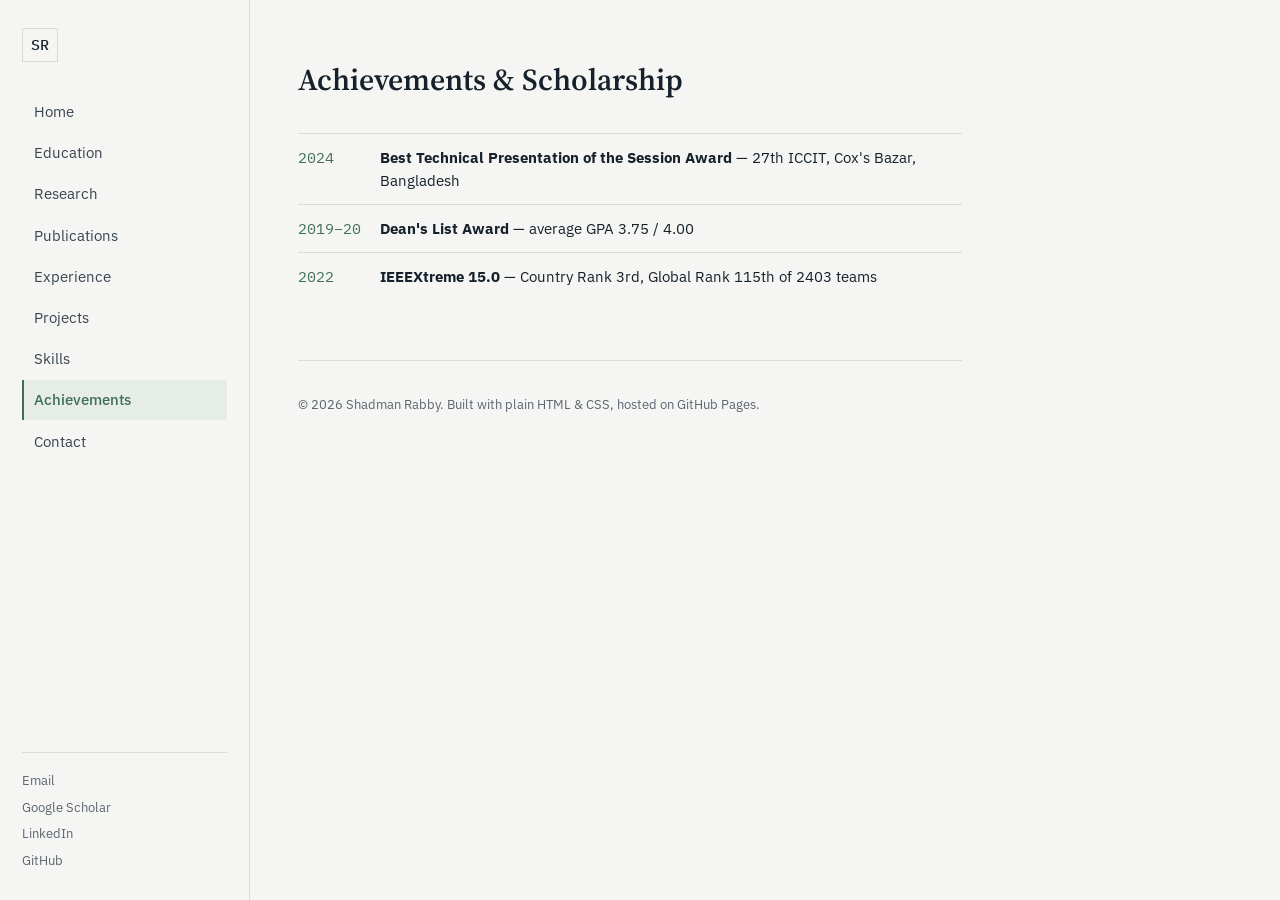
==== achievements.html @ 5c7a8a2b "Refresh portfolio: SEO/favicon, research-forward Selected Projects, recent updates - Add favicon, ca" ====
<!DOCTYPE html>
<html lang="en">
<head>
<meta charset="UTF-8">
<meta name="viewport" content="width=device-width, initial-scale=1.0">
<title>Achievements — Shadman Rabby</title>
<meta name="description" content="Achievements and scholarships of Shadman Rabby.">
<link rel="canonical" href="https://shadman85.github.io/achievements.html">
<link rel="icon" href="assets/favicon.svg" type="image/svg+xml">
<link rel="icon" href="favicon.ico" sizes="any">
<link rel="apple-touch-icon" href="assets/apple-touch-icon.png">
<meta name="theme-color" content="#3F6E5C">
<meta property="og:type" content="website">
<meta property="og:site_name" content="Shadman Rabby">
<meta property="og:title" content="Achievements — Shadman Rabby">
<meta property="og:description" content="Achievements and scholarships of Shadman Rabby.">
<meta property="og:url" content="https://shadman85.github.io/achievements.html">
<meta property="og:image" content="https://shadman85.github.io/assets/icon-512.png">
<meta name="twitter:card" content="summary">
<meta name="twitter:title" content="Achievements — Shadman Rabby">
<meta name="twitter:description" content="Achievements and scholarships of Shadman Rabby.">
<meta name="twitter:image" content="https://shadman85.github.io/assets/icon-512.png">
<link rel="preconnect" href="https://fonts.googleapis.com">
<link rel="preconnect" href="https://fonts.gstatic.com" crossorigin>
<link href="https://fonts.googleapis.com/css2?family=Source+Serif+4:opsz,wght@8..60,400;8..60,500;8..60,600;8..60,700&family=IBM+Plex+Sans:wght@400;500;600&family=IBM+Plex+Mono:wght@500&display=swap" rel="stylesheet">
<link rel="stylesheet" href="style.css">
</head>
<body>
<div class="layout">
<input type="checkbox" id="nav-toggle" class="nav-toggle">
<aside class="sidebar">
  <div class="sidebar-top">
    <a href="index.html" class="wordmark">SR</a>
    <label for="nav-toggle" class="nav-toggle-btn" aria-label="Toggle navigation">
      <span></span><span></span><span></span>
    </label>
  </div>
  <nav class="side-nav">
      <a href="index.html">Home</a>
      <a href="education.html">Education</a>
      <a href="research.html">Research</a>
      <a href="publications.html">Publications</a>
      <a href="experience.html">Experience</a>
      <a href="projects.html">Projects</a>
      <a href="skills.html">Skills</a>
      <a href="achievements.html" class="is-active" aria-current="page">Achievements</a>
      <a href="contact.html">Contact</a>
  </nav>
  <div class="sidebar-bottom">
    <a href="mailto:shadmanrabby.cse@gmail.com">Email</a>
    <a href="https://scholar.google.com/citations?user=o8heBaIAAAAJ&hl=en" target="_blank" rel="noopener">Google Scholar</a>
    <a href="https://www.linkedin.com/in/shadman-rabby-1598b6211/" target="_blank" rel="noopener">LinkedIn</a>
    <a href="https://github.com/shadman85" target="_blank" rel="noopener">GitHub</a>
  </div>
</aside>
  <main class="content">
    <h1 class="page-title">Achievements &amp; Scholarship</h1>

    <ul class="award-list">
      <li>
        <span class="award-year">2024</span>
        <span><strong>Best Technical Presentation of the Session Award</strong> — 27th ICCIT, Cox's Bazar, Bangladesh</span>
      </li>
      <li>
        <span class="award-year">2019–20</span>
        <span><strong>Dean's List Award</strong> — average GPA 3.75 / 4.00</span>
      </li>
      <li>
        <span class="award-year">2022</span>
        <span><strong>IEEEXtreme 15.0</strong> — Country Rank 3rd, Global Rank 115th of 2403 teams</span>
      </li>
    </ul>

    <footer class="page-footer">
      <p>© <span id="year"></span> Shadman Rabby. Built with plain HTML &amp; CSS, hosted on GitHub Pages.</p>
    </footer>
  </main>
</div>
<script>document.getElementById('year').textContent = new Date().getFullYear();</script>
</body>
</html>
---- style.css ----
/* =====================================================
   Tokens
===================================================== */
:root{
  --ink: #16212B;
  --ink-soft: #3A4550;
  --muted: #5B6570;
  --paper: #F5F6F3;
  --paper-raised: #FFFFFF;
  --line: #DADCD5;
  --accent: #3F6E5C;
  --accent-soft: #E6ECE7;
  --serif: "Source Serif 4", Georgia, serif;
  --sans: "IBM Plex Sans", -apple-system, BlinkMacSystemFont, "Segoe UI", sans-serif;
  --mono: "IBM Plex Mono", monospace;
  --sidebar-w: 250px;
}

*{ box-sizing: border-box; }
html{ scroll-behavior: smooth; }

body{
  margin:0;
  background: var(--paper);
  color: var(--ink);
  font-family: var(--sans);
  font-size: 16.5px;
  line-height: 1.6;
  -webkit-font-smoothing: antialiased;
}

h1,h2,h3{
  font-family: var(--serif);
  color: var(--ink);
  font-weight: 600;
  margin: 0 0 .4em;
}

a{ color: var(--accent); text-decoration: none; }
a:hover{ text-decoration: underline; }
a:focus-visible, .nav-toggle-btn:focus-visible{
  outline: 2px solid var(--accent);
  outline-offset: 3px;
}

@media (prefers-reduced-motion: reduce){
  html{ scroll-behavior: auto; }
  *{ animation: none !important; transition: none !important; }
}

/* =====================================================
   Layout: sidebar + content
===================================================== */
.layout{
  display:flex;
  min-height: 100vh;
}

.sidebar{
  width: var(--sidebar-w);
  flex-shrink:0;
  border-right: 1px solid var(--line);
  padding: 28px 22px;
  position: sticky;
  top:0;
  height: 100vh;
  overflow-y:auto;
  display:flex;
  flex-direction:column;
}
.sidebar-top{
  display:flex;
  align-items:center;
  justify-content:space-between;
  margin-bottom: 30px;
}
.wordmark{
  font-family: var(--mono);
  font-weight: 500;
  font-size: 15px;
  color: var(--ink);
  border: 1px solid var(--line);
  padding: 4px 8px;
}
.wordmark:hover{ text-decoration:none; border-color: var(--accent); color: var(--accent); }

.side-nav{
  display:flex;
  flex-direction:column;
  gap: 2px;
  flex: 1;
}
.side-nav a{
  color: var(--ink-soft);
  font-size: 14.5px;
  padding: 8px 10px;
  border-left: 2px solid transparent;
}
.side-nav a:hover{ color: var(--accent); text-decoration:none; }
.side-nav a.is-active{
  color: var(--accent);
  border-left-color: var(--accent);
  background: var(--accent-soft);
  font-weight: 500;
}

.sidebar-bottom{
  display:flex;
  flex-direction:column;
  gap: 6px;
  padding-top: 18px;
  margin-top: 18px;
  border-top: 1px solid var(--line);
}
.sidebar-bottom a{
  font-size: 13px;
  color: var(--muted);
}
.sidebar-bottom a:hover{ color: var(--accent); }

.nav-toggle{ display:none; }
.nav-toggle-btn{
  display:none;
  flex-direction:column;
  gap:5px;
  cursor:pointer;
  padding: 6px;
}
.nav-toggle-btn span{ width: 22px; height: 2px; background: var(--ink); }

.content{
  flex: 1;
  min-width: 0;
  max-width: 760px;
  padding: 56px 48px 40px;
}

.page-footer{
  margin-top: 60px;
  padding-top: 20px;
  border-top: 1px solid var(--line);
  font-size: 12.5px;
  color: var(--muted);
}

/* =====================================================
   Mobile: sidebar collapses to a top bar
===================================================== */
@media (max-width: 780px){
  .layout{ flex-direction: column; }
  .sidebar{
    width: 100%;
    height: auto;
    position: sticky;
    top:0;
    z-index: 20;
    background: rgba(245,246,243,.96);
    backdrop-filter: blur(6px);
    padding: 14px 20px;
  }
  .sidebar-top{ margin-bottom:0; }
  .nav-toggle-btn{ display:flex; }
  .side-nav{
    max-height:0;
    overflow:hidden;
    transition: max-height .25s ease;
    margin-top: 0;
  }
  .sidebar-bottom{
    max-height:0;
    overflow:hidden;
    border-top:none;
    margin-top:0;
    padding-top:0;
    transition: max-height .25s ease;
  }
  .nav-toggle:checked ~ .sidebar .side-nav,
  .nav-toggle:checked + .sidebar .side-nav{ max-height: 400px; margin-top: 14px; }
  .nav-toggle:checked + .sidebar .sidebar-bottom{ max-height: 200px; margin-top: 10px; padding-top: 14px; border-top: 1px solid var(--line); }
  .content{ padding: 36px 22px; }
}

/* =====================================================
   Home page
===================================================== */
.hero-page{ padding-bottom: 34px; border-bottom: 1px solid var(--line); margin-bottom: 34px; }
.avatar, .avatar-fallback{
  width: 108px; height: 108px;
  border-radius: 50%;
  object-fit: cover;
  margin-bottom: 20px;
}
.avatar-fallback{
  display:none;
  align-items:center; justify-content:center;
  background: var(--accent-soft);
  border: 1px solid var(--line);
  color: var(--accent);
  font-family: var(--serif);
  font-size: 2rem;
}
.eyebrow{ font-family: var(--mono); font-size: 13px; color: var(--accent); margin: 0 0 12px; }
.hero-page h1{ font-size: clamp(2.1rem, 4.5vw, 2.8rem); line-height: 1.05; margin-bottom: .35em; }
.hero-tagline{ font-size: 1.05rem; color: var(--ink-soft); max-width: 58ch; margin-bottom: 22px; }
.hero-actions{ display:flex; flex-wrap:wrap; gap:10px; }
.cv-btn{
  display:inline-block;
  border: 1px solid var(--ink);
  color: var(--ink) !important;
  padding: 7px 14px;
  font-size: 14.5px;
  text-decoration:none !important;
}
.cv-btn:hover{ background: var(--ink); color: var(--paper) !important; }
.cv-btn--ghost{
  border-color: var(--line);
  color: var(--ink-soft) !important;
}
.cv-btn--ghost:hover{ background: var(--accent-soft); border-color: var(--accent); color: var(--accent) !important; }

.about-block p{ max-width: 62ch; }

.update-list{ list-style:none; padding:0; margin:0; max-width: 62ch; }
.update-list li{ display:flex; gap:16px; border-top:1px solid var(--line); padding: 10px 0; font-size: 14.5px; color: var(--ink-soft); }
.update-list li:last-child{ border-bottom: 1px solid var(--line); }
.update-date{ font-family: var(--mono); font-size: 12.5px; color: var(--accent); min-width: 78px; flex-shrink:0; }
.glance-grid{
  display:grid;
  grid-template-columns: repeat(3, minmax(0,1fr));
  gap: 14px;
  max-width: 480px;
  margin: 24px 0 26px;
}
.glance-grid > div{
  border-top: 1px solid var(--line);
  padding-top: 8px;
  display:flex; flex-direction:column;
}
.glance-num{ font-family: var(--serif); font-size: 1.6rem; font-weight:600; color: var(--accent); }
.glance-label{ font-size: 12px; color: var(--muted); }
.about-cta{ font-size: 14.5px; color: var(--ink-soft); }

/* =====================================================
   Shared section styles (used across inner pages)
===================================================== */
.page-title{ font-size: 1.9rem; margin-bottom: 28px; }
.page-title.has-intro{ margin-bottom: 8px; }
.page-intro{ color: var(--muted); font-size: 14.5px; max-width: 62ch; margin: 0 0 28px; }
.subhead-lg{
  font-size: 1.2rem;
  margin-top: 38px;
  padding-top: 16px;
  border-top: 1px solid var(--line);
}
.section-mark{ width:9px; height:9px; background: var(--accent); display:inline-block; margin-right: 6px; }

.hero-interests{
  list-style:none; display:flex; flex-wrap:wrap;
  gap: 8px 10px; padding:0; margin: 0 0 30px;
}
.hero-interests li{
  font-size: 13px; font-family: var(--mono); color: var(--ink-soft);
  background: var(--accent-soft); border: 1px solid var(--line);
  padding: 4px 10px;
}

.entry{ margin-bottom: 26px; }
.entry-head{ display:flex; justify-content:space-between; align-items:baseline; gap: 12px; flex-wrap:wrap; }
.entry-head h3{ font-size: 1.08rem; margin:0; }
.entry-date{ font-family: var(--mono); font-size: 12.5px; color: var(--muted); white-space: nowrap; }
.entry-sub{ color: var(--muted); margin: 2px 0 8px; font-size: 14.5px; }
.entry-body{ margin: 0 0 6px; }
.entry-list{ margin: 8px 0 0; padding-left: 20px; }
.entry-list li{ margin-bottom: 6px; }
.entry-list--wide{ padding-left:0; }
.entry-list--wide li{ display:flex; justify-content:space-between; gap:12px; list-style:none; border-top:1px solid var(--line); padding: 10px 0; }
.entry-date-inline{ font-family: var(--mono); font-size:12.5px; color:var(--muted); white-space:nowrap; }

.research-card{
  background: var(--paper-raised);
  border: 1px solid var(--line);
  border-left: 3px solid var(--accent);
  padding: 20px 22px;
  margin-bottom: 20px;
}
.entry-links{ font-size: 13.5px; color: var(--muted); margin: 10px 0 0; }

.tag{ font-family: var(--mono); font-size: 11.5px; padding: 3px 8px; white-space: nowrap; border: 1px solid var(--line); color: var(--ink-soft); }
.tag--published{ border-color: var(--accent); color: var(--accent); }
.tag--submitted{ color: var(--muted); }

.pub-list{ padding-left: 0; list-style:none; }
.pub-list li{ padding: 12px 0; border-top: 1px solid var(--line); font-size: 15px; }
.pub-list li:last-child{ border-bottom: 1px solid var(--line); }
.pub-id{ font-family: var(--mono); color: var(--accent); margin-right: 8px; }
.pub-key{ font-size: 13px; color: var(--muted); margin-top: 10px; }
.prep-list{ padding-left: 20px; }
.prep-list li{ margin-bottom: 8px; }

.project-grid{ display:grid; grid-template-columns: repeat(auto-fit, minmax(200px,1fr)); gap: 16px; }
.project-card{ display:block; background: var(--paper-raised); border: 1px solid var(--line); padding: 18px; color: var(--ink); }
.project-card:hover{ border-color: var(--accent); text-decoration:none; }
.project-card h3{ font-size: 1rem; margin-bottom: 8px; }
.project-card p{ font-size: 13.5px; color: var(--ink-soft); margin: 0 0 8px; }
.project-card .entry-note{ margin-bottom: 12px; }
.project-link{ font-size: 13px; color: var(--accent); font-family: var(--mono); }
.entry-note{ font-size: 12.5px; color: var(--muted); font-family: var(--mono); margin: 0; }

.skills-grid{ display:grid; grid-template-columns: 1fr; gap: 10px; margin-bottom: 8px; }
.skills-grid > div{ display:flex; justify-content:space-between; gap:16px; border-top: 1px solid var(--line); padding: 10px 0; font-size: 14.5px; }
.skills-label{ font-family: var(--mono); font-size: 12.5px; color: var(--muted); min-width: 190px; }

.award-list{ list-style:none; padding:0; margin: 0; }
.award-list li{ display:flex; gap: 18px; border-top: 1px solid var(--line); padding: 12px 0; font-size: 14.5px; }
.award-year{ font-family: var(--mono); color: var(--accent); min-width: 64px; flex-shrink:0; }

.contact-intro{ max-width: 58ch; color: var(--ink-soft); margin-bottom: 26px; }
.contact-list{ list-style:none; padding:0; margin:0; max-width: 480px; }
.contact-list li{ display:flex; justify-content:space-between; gap:16px; border-top: 1px solid var(--line); padding: 12px 0; font-size: 14.5px; }
.contact-list li:last-child{ border-bottom: 1px solid var(--line); }

@media (max-width: 480px){
  .content{ padding: 30px 18px; }
  .entry-head{ flex-direction:column; align-items:flex-start; }
  .glance-grid{ grid-template-columns: repeat(3,1fr); gap:8px; }
}
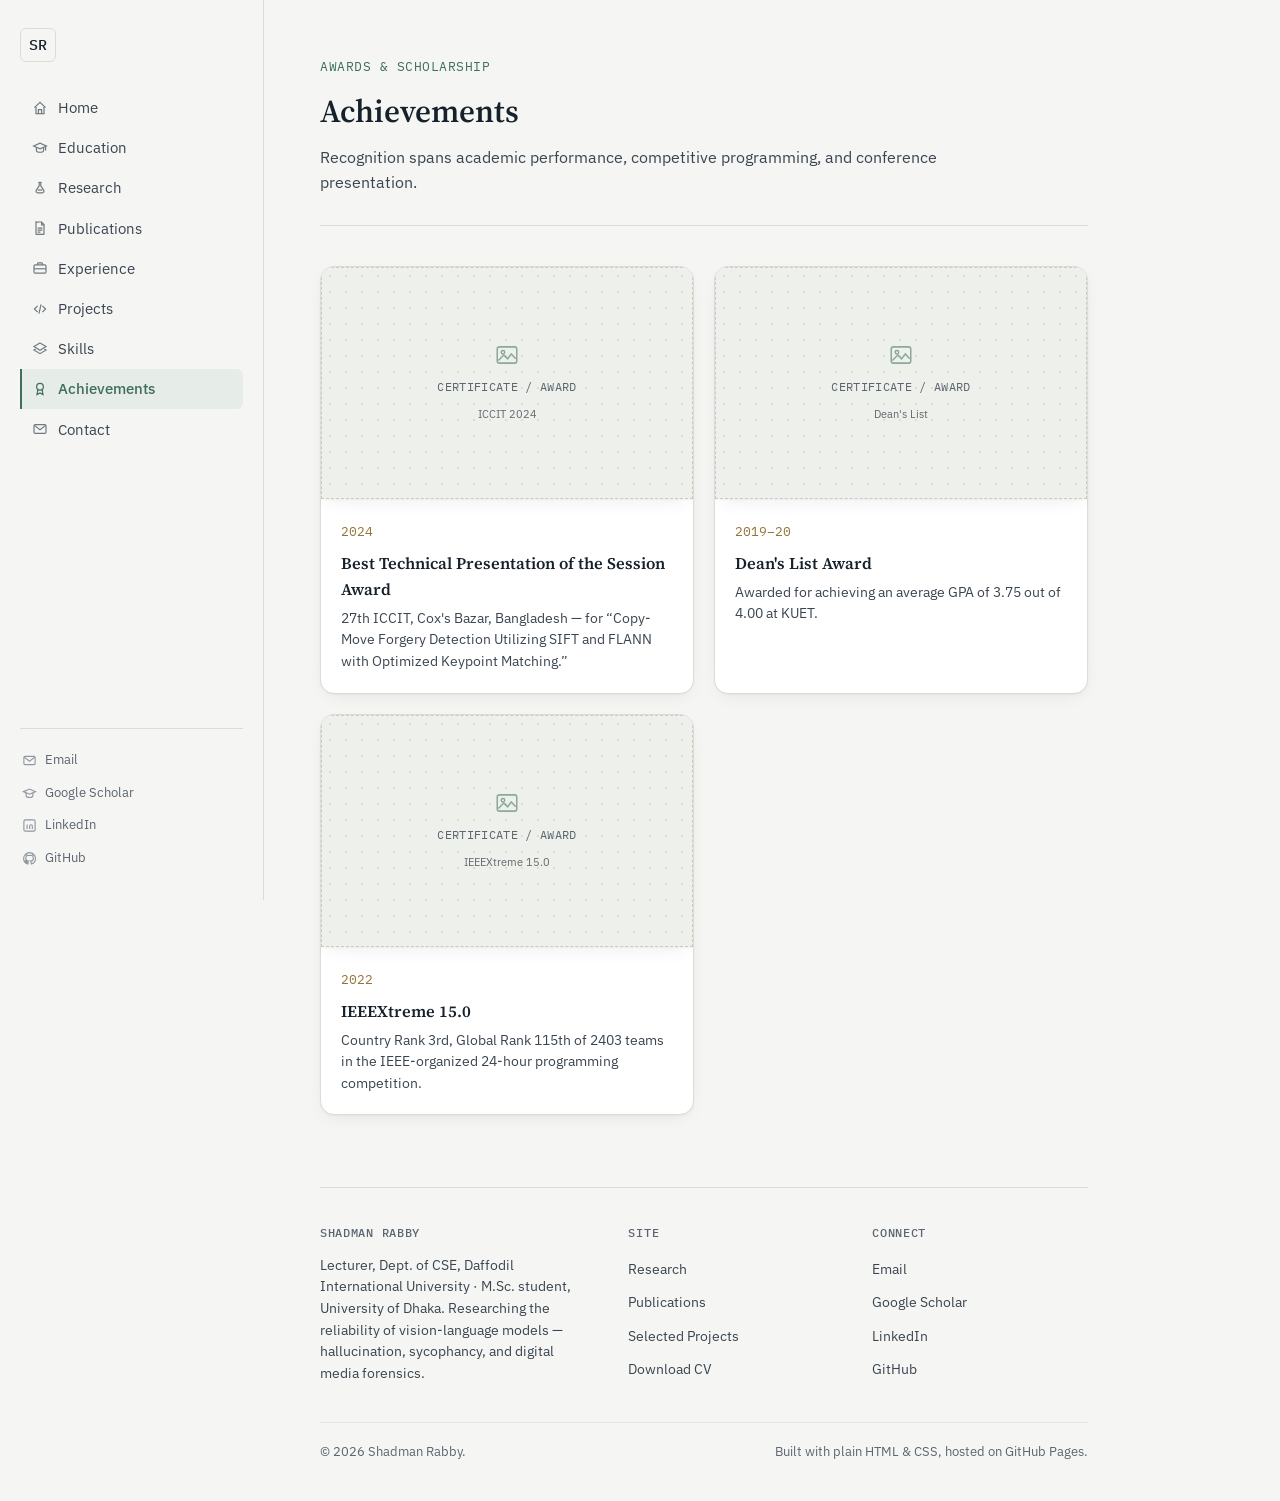
==== commit 5f83541b: "Redesign portfolio: premium research-focused design system across all 9 pages" ====
--- a/achievements.html
+++ b/achievements.html
@@ -22,7 +22,7 @@
 <meta name="twitter:image" content="https://shadman85.github.io/assets/icon-512.png">
 <link rel="preconnect" href="https://fonts.googleapis.com">
 <link rel="preconnect" href="https://fonts.gstatic.com" crossorigin>
-<link href="https://fonts.googleapis.com/css2?family=Source+Serif+4:opsz,wght@8..60,400;8..60,500;8..60,600;8..60,700&family=IBM+Plex+Sans:wght@400;500;600&family=IBM+Plex+Mono:wght@500&display=swap" rel="stylesheet">
+<link href="https://fonts.googleapis.com/css2?family=Source+Serif+4:opsz,wght@8..60,400;8..60,500;8..60,600;8..60,700&amp;family=IBM+Plex+Sans:wght@400;500;600&amp;family=IBM+Plex+Mono:wght@500&amp;display=swap" rel="stylesheet">
 <link rel="stylesheet" href="style.css">
 </head>
 <body>
@@ -36,43 +36,86 @@
     </label>
   </div>
   <nav class="side-nav">
-      <a href="index.html">Home</a>
-      <a href="education.html">Education</a>
-      <a href="research.html">Research</a>
-      <a href="publications.html">Publications</a>
-      <a href="experience.html">Experience</a>
-      <a href="projects.html">Projects</a>
-      <a href="skills.html">Skills</a>
-      <a href="achievements.html" class="is-active" aria-current="page">Achievements</a>
-      <a href="contact.html">Contact</a>
+      <a href="index.html"><svg width="16" height="16" viewBox="0 0 20 20" fill="none" stroke="currentColor" stroke-width="1.5"><path d="M3 9.5 10 3l7 6.5"/><path d="M5 8.5V17h10V8.5"/><path d="M8 17v-5h4v5"/></svg><span>Home</span></a>
+      <a href="education.html"><svg width="16" height="16" viewBox="0 0 20 20" fill="none" stroke="currentColor" stroke-width="1.5"><path d="M2 7.5 10 4l8 3.5-8 3.5-8-3.5Z"/><path d="M5.5 9.3V13c0 1.2 2 2.3 4.5 2.3s4.5-1.1 4.5-2.3V9.3"/><path d="M17 8v5"/></svg><span>Education</span></a>
+      <a href="research.html"><svg width="16" height="16" viewBox="0 0 20 20" fill="none" stroke="currentColor" stroke-width="1.5"><path d="M8 3h4"/><path d="M9 3v4.2L5.3 13a2 2 0 0 0 1.7 3h6a2 2 0 0 0 1.7-3L11 7.2V3"/><path d="M7 12.5h6"/></svg><span>Research</span></a>
+      <a href="publications.html"><svg width="16" height="16" viewBox="0 0 20 20" fill="none" stroke="currentColor" stroke-width="1.5"><path d="M5 2.5h7l3 3v12a.5.5 0 0 1-.5.5h-9a.5.5 0 0 1-.5-.5v-14a.5.5 0 0 1 .5-.5Z"/><path d="M12 2.5V6h3.2"/><path d="M7 10.2h6M7 12.7h6M7 15.2h3.5"/></svg><span>Publications</span></a>
+      <a href="experience.html"><svg width="16" height="16" viewBox="0 0 20 20" fill="none" stroke="currentColor" stroke-width="1.5"><rect x="2.5" y="6" width="15" height="10.5" rx="1.5"/><path d="M7 6V4.5a1 1 0 0 1 1-1h4a1 1 0 0 1 1 1V6"/><path d="M2.5 11h15"/></svg><span>Experience</span></a>
+      <a href="projects.html"><svg width="16" height="16" viewBox="0 0 20 20" fill="none" stroke="currentColor" stroke-width="1.5"><path d="M7 6 3 10l4 4M13 6l4 4-4 4M11.3 4.3 8.7 15.7"/></svg><span>Projects</span></a>
+      <a href="skills.html"><svg width="16" height="16" viewBox="0 0 20 20" fill="none" stroke="currentColor" stroke-width="1.5"><path d="M10 2.5 17.5 7 10 11.5 2.5 7 10 2.5Z"/><path d="m4.5 10-2 1.3 7.5 4.5 7.5-4.5-2-1.3"/></svg><span>Skills</span></a>
+      <a href="achievements.html" class="is-active" aria-current="page"><svg width="16" height="16" viewBox="0 0 20 20" fill="none" stroke="currentColor" stroke-width="1.5"><circle cx="10" cy="7.2" r="4.2"/><path d="M7.3 10.7 6.3 17l3.7-2 3.7 2-1-6.4"/></svg><span>Achievements</span></a>
+      <a href="contact.html"><svg width="16" height="16" viewBox="0 0 20 20" fill="none" stroke="currentColor" stroke-width="1.5"><rect x="2.5" y="4.5" width="15" height="11" rx="1.5"/><path d="m3 5.5 7 5.5 7-5.5"/></svg><span>Contact</span></a>
   </nav>
   <div class="sidebar-bottom">
-    <a href="mailto:shadmanrabby.cse@gmail.com">Email</a>
-    <a href="https://scholar.google.com/citations?user=o8heBaIAAAAJ&hl=en" target="_blank" rel="noopener">Google Scholar</a>
-    <a href="https://www.linkedin.com/in/shadman-rabby-1598b6211/" target="_blank" rel="noopener">LinkedIn</a>
-    <a href="https://github.com/shadman85" target="_blank" rel="noopener">GitHub</a>
+    <a href="mailto:shadmanrabby.cse@gmail.com"><svg width="15" height="15" viewBox="0 0 20 20" fill="none" stroke="currentColor" stroke-width="1.5"><rect x="2.5" y="4.5" width="15" height="11" rx="1.5"/><path d="m3 5.5 7 5.5 7-5.5"/></svg><span>Email</span></a>
+    <a href="https://scholar.google.com/citations?user=o8heBaIAAAAJ&amp;hl=en" target="_blank" rel="noopener"><svg width="15" height="15" viewBox="0 0 20 20" fill="none" stroke="currentColor" stroke-width="1.5"><path d="M2 7.5 10 4l8 3.5-8 3.5-8-3.5Z"/><path d="M5.5 9.3V13c0 1.2 2 2.3 4.5 2.3s4.5-1.1 4.5-2.3V9.3"/></svg><span>Google Scholar</span></a>
+    <a href="https://www.linkedin.com/in/shadman-rabby-1598b6211/" target="_blank" rel="noopener"><svg width="15" height="15" viewBox="0 0 20 20" fill="none" stroke="currentColor" stroke-width="1.5"><rect x="2.5" y="2.5" width="15" height="15" rx="2"/><path d="M6.8 8.5v6M6.8 6.2v.1M10.2 14.5v-3.7c0-1 .8-1.8 1.8-1.8s1.8.8 1.8 1.8v3.7"/></svg><span>LinkedIn</span></a>
+    <a href="https://github.com/shadman85" target="_blank" rel="noopener"><svg width="15" height="15" viewBox="0 0 20 20" fill="none" stroke="currentColor" stroke-width="1.5"><path d="M10 2.2c-4.3 0-7.8 3.5-7.8 7.8 0 3.4 2.2 6.4 5.3 7.4.4.1.5-.2.5-.4v-1.5c-2.2.5-2.6-.9-2.6-.9-.4-.9-.9-1.1-.9-1.1-.7-.5.1-.5.1-.5.8.1 1.2.8 1.2.8.7 1.2 1.9.9 2.3.7.1-.5.3-.9.5-1.1-1.8-.2-3.6-.9-3.6-3.9 0-.9.3-1.6.8-2.1-.1-.2-.4-1 .1-2.1 0 0 .7-.2 2.2.8.6-.2 1.3-.3 2-.3s1.4.1 2 .3c1.5-1 2.2-.8 2.2-.8.4 1.1.2 1.9.1 2.1.5.6.8 1.3.8 2.1 0 3-1.8 3.7-3.6 3.9.3.2.5.7.5 1.4v2.1c0 .2.1.5.6.4 3.1-1 5.3-4 5.3-7.4 0-4.3-3.5-7.8-7.8-7.8Z"/></svg><span>GitHub</span></a>
   </div>
 </aside>
   <main class="content">
-    <h1 class="page-title">Achievements &amp; Scholarship</h1>
+    <section class="page-hero">
+      <p class="eyebrow">Awards &amp; Scholarship</p>
+      <h1 class="page-title has-intro">Achievements</h1>
+      <p class="page-intro">Recognition spans academic performance, competitive programming, and conference presentation.</p>
+    </section>
 
-    <ul class="award-list">
-      <li>
-        <span class="award-year">2024</span>
-        <span><strong>Best Technical Presentation of the Session Award</strong> — 27th ICCIT, Cox's Bazar, Bangladesh</span>
-      </li>
-      <li>
-        <span class="award-year">2019–20</span>
-        <span><strong>Dean's List Award</strong> — average GPA 3.75 / 4.00</span>
-      </li>
-      <li>
-        <span class="award-year">2022</span>
-        <span><strong>IEEEXtreme 15.0</strong> — Country Rank 3rd, Global Rank 115th of 2403 teams</span>
-      </li>
-    </ul>
+    <div class="achieve-grid">
+      <div class="achieve-card">
+        <div class="media-placeholder media-placeholder--16x10 has-shadow" role="img" aria-label="Certificate / Award placeholder — add image"><svg width="26" height="26" viewBox="0 0 24 24" fill="none" stroke="currentColor" stroke-width="1.4"><rect x="3" y="4.5" width="18" height="15" rx="2"/><circle cx="8.3" cy="9.5" r="1.6"/><path d="m4 17 5-5 3.5 3.5L16 11l4 4.5"/></svg><span class="media-placeholder-label">Certificate / Award</span><span class="media-placeholder-sub">ICCIT 2024</span></div>
+        <div class="achieve-card-body">
+          <span class="achieve-year">2024</span>
+          <h3>Best Technical Presentation of the Session Award</h3>
+          <p>27th ICCIT, Cox's Bazar, Bangladesh — for &ldquo;Copy-Move Forgery Detection Utilizing SIFT and FLANN with Optimized Keypoint Matching.&rdquo;</p>
+        </div>
+      </div>
+      <div class="achieve-card">
+        <div class="media-placeholder media-placeholder--16x10 has-shadow" role="img" aria-label="Certificate / Award placeholder — add image"><svg width="26" height="26" viewBox="0 0 24 24" fill="none" stroke="currentColor" stroke-width="1.4"><rect x="3" y="4.5" width="18" height="15" rx="2"/><circle cx="8.3" cy="9.5" r="1.6"/><path d="m4 17 5-5 3.5 3.5L16 11l4 4.5"/></svg><span class="media-placeholder-label">Certificate / Award</span><span class="media-placeholder-sub">Dean's List</span></div>
+        <div class="achieve-card-body">
+          <span class="achieve-year">2019–20</span>
+          <h3>Dean's List Award</h3>
+          <p>Awarded for achieving an average GPA of 3.75 out of 4.00 at KUET.</p>
+        </div>
+      </div>
+      <div class="achieve-card">
+        <div class="media-placeholder media-placeholder--16x10 has-shadow" role="img" aria-label="Certificate / Award placeholder — add image"><svg width="26" height="26" viewBox="0 0 24 24" fill="none" stroke="currentColor" stroke-width="1.4"><rect x="3" y="4.5" width="18" height="15" rx="2"/><circle cx="8.3" cy="9.5" r="1.6"/><path d="m4 17 5-5 3.5 3.5L16 11l4 4.5"/></svg><span class="media-placeholder-label">Certificate / Award</span><span class="media-placeholder-sub">IEEEXtreme 15.0</span></div>
+        <div class="achieve-card-body">
+          <span class="achieve-year">2022</span>
+          <h3>IEEEXtreme 15.0</h3>
+          <p>Country Rank 3rd, Global Rank 115th of 2403 teams in the IEEE-organized 24-hour programming competition.</p>
+        </div>
+      </div>
+    </div>
 
-    <footer class="page-footer">
-      <p>© <span id="year"></span> Shadman Rabby. Built with plain HTML &amp; CSS, hosted on GitHub Pages.</p>
+    <footer class="site-footer">
+      <div class="footer-grid">
+        <div class="footer-col">
+          <h4>Shadman Rabby</h4>
+          <p>Lecturer, Dept. of CSE, Daffodil International University · M.Sc. student, University of Dhaka. Researching the reliability of vision-language models — hallucination, sycophancy, and digital media forensics.</p>
+        </div>
+        <div class="footer-col">
+          <h4>Site</h4>
+          <ul class="footer-links">
+            <li><a href="research.html">Research</a></li>
+            <li><a href="publications.html">Publications</a></li>
+            <li><a href="projects.html">Selected Projects</a></li>
+            <li><a href="cv.pdf" target="_blank" rel="noopener">Download CV</a></li>
+          </ul>
+        </div>
+        <div class="footer-col">
+          <h4>Connect</h4>
+          <ul class="footer-links">
+            <li><a href="mailto:shadmanrabby.cse@gmail.com">Email</a></li>
+            <li><a href="https://scholar.google.com/citations?user=o8heBaIAAAAJ&amp;hl=en" target="_blank" rel="noopener">Google Scholar</a></li>
+            <li><a href="https://www.linkedin.com/in/shadman-rabby-1598b6211/" target="_blank" rel="noopener">LinkedIn</a></li>
+            <li><a href="https://github.com/shadman85" target="_blank" rel="noopener">GitHub</a></li>
+          </ul>
+        </div>
+      </div>
+      <div class="footer-bottom">
+        <span>© <span id="year"></span> Shadman Rabby.</span>
+        <span>Built with plain HTML &amp; CSS, hosted on GitHub Pages.</span>
+      </div>
     </footer>
   </main>
 </div>
--- a/style.css
+++ b/style.css
@@ -5,15 +5,27 @@
   --ink: #16212B;
   --ink-soft: #3A4550;
   --muted: #5B6570;
+  --faint: #616970;
   --paper: #F5F6F3;
   --paper-raised: #FFFFFF;
+  --paper-sunk: #EEF0EB;
   --line: #DADCD5;
+  --line-soft: #E7E8E3;
   --accent: #3F6E5C;
+  --accent-deep: #2C4F41;
   --accent-soft: #E6ECE7;
+  --accent-wash: #F1F4F1;
+  --gold: #96723A;
+  --gold-soft: #F1EAE0;
   --serif: "Source Serif 4", Georgia, serif;
   --sans: "IBM Plex Sans", -apple-system, BlinkMacSystemFont, "Segoe UI", sans-serif;
   --mono: "IBM Plex Mono", monospace;
-  --sidebar-w: 250px;
+  --sidebar-w: 264px;
+  --radius-s: 6px;
+  --radius-m: 10px;
+  --radius-l: 14px;
+  --shadow-card: 0 1px 2px rgba(22,33,43,.04), 0 6px 20px -8px rgba(22,33,43,.10);
+  --shadow-card-hover: 0 2px 4px rgba(22,33,43,.06), 0 14px 30px -10px rgba(22,33,43,.16);
 }
 
 *{ box-sizing: border-box; }
@@ -29,19 +41,23 @@
   -webkit-font-smoothing: antialiased;
 }
 
-h1,h2,h3{
+h1,h2,h3,h4{
   font-family: var(--serif);
   color: var(--ink);
   font-weight: 600;
   margin: 0 0 .4em;
 }
 
+p{ margin: 0 0 1em; }
+
 a{ color: var(--accent); text-decoration: none; }
 a:hover{ text-decoration: underline; }
-a:focus-visible, .nav-toggle-btn:focus-visible{
+a:focus-visible, .nav-toggle-btn:focus-visible, button:focus-visible{
   outline: 2px solid var(--accent);
   outline-offset: 3px;
 }
+
+img{ max-width: 100%; display:block; }
 
 @media (prefers-reduced-motion: reduce){
   html{ scroll-behavior: auto; }
@@ -60,7 +76,7 @@
   width: var(--sidebar-w);
   flex-shrink:0;
   border-right: 1px solid var(--line);
-  padding: 28px 22px;
+  padding: 28px 20px;
   position: sticky;
   top:0;
   height: 100vh;
@@ -72,7 +88,7 @@
   display:flex;
   align-items:center;
   justify-content:space-between;
-  margin-bottom: 30px;
+  margin-bottom: 26px;
 }
 .wordmark{
   font-family: var(--mono);
@@ -81,28 +97,36 @@
   color: var(--ink);
   border: 1px solid var(--line);
   padding: 4px 8px;
+  border-radius: var(--radius-s);
 }
 .wordmark:hover{ text-decoration:none; border-color: var(--accent); color: var(--accent); }
 
 .side-nav{
   display:flex;
   flex-direction:column;
-  gap: 2px;
+  gap: 1px;
   flex: 1;
 }
 .side-nav a{
+  display:flex;
+  align-items:center;
+  gap: 10px;
   color: var(--ink-soft);
   font-size: 14.5px;
   padding: 8px 10px;
   border-left: 2px solid transparent;
-}
-.side-nav a:hover{ color: var(--accent); text-decoration:none; }
+  border-radius: 0 var(--radius-s) var(--radius-s) 0;
+}
+.side-nav a svg{ flex-shrink:0; opacity:.7; }
+.side-nav a:hover{ color: var(--accent); text-decoration:none; background: var(--accent-wash); }
+.side-nav a:hover svg{ opacity: 1; }
 .side-nav a.is-active{
   color: var(--accent);
   border-left-color: var(--accent);
   background: var(--accent-soft);
   font-weight: 500;
 }
+.side-nav a.is-active svg{ opacity: 1; }
 
 .sidebar-bottom{
   display:flex;
@@ -113,10 +137,16 @@
   border-top: 1px solid var(--line);
 }
 .sidebar-bottom a{
+  display:flex;
+  align-items:center;
+  gap: 8px;
   font-size: 13px;
   color: var(--muted);
-}
-.sidebar-bottom a:hover{ color: var(--accent); }
+  padding: 3px 2px;
+}
+.sidebar-bottom a svg{ opacity:.65; flex-shrink:0; }
+.sidebar-bottom a:hover{ color: var(--accent); text-decoration:none; }
+.sidebar-bottom a:hover svg{ opacity: 1; }
 
 .nav-toggle{ display:none; }
 .nav-toggle-btn{
@@ -131,10 +161,49 @@
 .content{
   flex: 1;
   min-width: 0;
-  max-width: 760px;
-  padding: 56px 48px 40px;
-}
-
+  max-width: 880px;
+  padding: 56px 56px 0;
+}
+
+/* =====================================================
+   Footer
+===================================================== */
+.site-footer{
+  margin-top: 72px;
+  border-top: 1px solid var(--line);
+  padding: 36px 0 40px;
+}
+.footer-grid{
+  display:grid;
+  grid-template-columns: 1.3fr 1fr 1fr;
+  gap: 28px;
+  margin-bottom: 24px;
+}
+.footer-col h4{
+  font-family: var(--mono);
+  font-size: 11.5px;
+  letter-spacing: .06em;
+  text-transform: uppercase;
+  color: var(--muted);
+  font-weight: 500;
+  margin-bottom: 12px;
+}
+.footer-col p{ font-size: 13.5px; color: var(--ink-soft); max-width: 34ch; }
+.footer-links{ list-style:none; margin:0; padding:0; display:flex; flex-direction:column; gap:7px; }
+.footer-links a{ font-size: 13.5px; color: var(--ink-soft); }
+.footer-links a:hover{ color: var(--accent); }
+.footer-bottom{
+  padding-top: 18px;
+  border-top: 1px solid var(--line-soft);
+  font-size: 12.5px;
+  color: var(--muted);
+  display:flex;
+  justify-content:space-between;
+  flex-wrap:wrap;
+  gap: 8px;
+}
+
+/* legacy single-line footer (still used as a light fallback) */
 .page-footer{
   margin-top: 60px;
   padding-top: 20px;
@@ -146,6 +215,9 @@
 /* =====================================================
    Mobile: sidebar collapses to a top bar
 ===================================================== */
+@media (max-width: 900px){
+  .content{ max-width: 100%; }
+}
 @media (max-width: 780px){
   .layout{ flex-direction: column; }
   .sidebar{
@@ -154,7 +226,7 @@
     position: sticky;
     top:0;
     z-index: 20;
-    background: rgba(245,246,243,.96);
+    background: rgba(245,246,243,.97);
     backdrop-filter: blur(6px);
     padding: 14px 20px;
   }
@@ -175,15 +247,102 @@
     transition: max-height .25s ease;
   }
   .nav-toggle:checked ~ .sidebar .side-nav,
-  .nav-toggle:checked + .sidebar .side-nav{ max-height: 400px; margin-top: 14px; }
-  .nav-toggle:checked + .sidebar .sidebar-bottom{ max-height: 200px; margin-top: 10px; padding-top: 14px; border-top: 1px solid var(--line); }
-  .content{ padding: 36px 22px; }
-}
-
-/* =====================================================
-   Home page
-===================================================== */
-.hero-page{ padding-bottom: 34px; border-bottom: 1px solid var(--line); margin-bottom: 34px; }
+  .nav-toggle:checked + .sidebar .side-nav{ max-height: 460px; margin-top: 14px; }
+  .nav-toggle:checked + .sidebar .sidebar-bottom{ max-height: 240px; margin-top: 10px; padding-top: 14px; border-top: 1px solid var(--line); }
+  .content{ padding: 32px 20px 0; }
+  .footer-grid{ grid-template-columns: 1fr; gap: 22px; }
+  .footer-bottom{ flex-direction: column; }
+}
+
+/* =====================================================
+   Section header (shared across inner pages)
+===================================================== */
+.eyebrow{ font-family: var(--mono); font-size: 12.5px; letter-spacing:.04em; color: var(--accent); margin: 0 0 10px; text-transform: uppercase; }
+.page-hero{ padding-bottom: 30px; border-bottom: 1px solid var(--line); margin-bottom: 40px; }
+.page-title{ font-size: 2rem; margin-bottom: 10px; }
+.page-title.has-intro{ margin-bottom: 8px; }
+.page-intro{ color: var(--ink-soft); font-size: 15.5px; max-width: 66ch; margin: 0; }
+
+.section-block{ margin: 56px 0; }
+.section-block:first-of-type{ margin-top: 0; }
+.section-head{ display:flex; align-items:baseline; justify-content:space-between; gap: 16px; flex-wrap:wrap; margin-bottom: 22px; }
+.section-head h2{ font-size: 1.45rem; margin:0; }
+.section-head .section-tag{ margin:0; }
+.section-mark{ width:9px; height:9px; background: var(--accent); display:inline-block; margin-right: 8px; border-radius: 2px; }
+.section-more{ font-size: 13px; font-family: var(--mono); color: var(--accent); white-space: nowrap; }
+.subhead-lg{
+  font-size: 1.2rem;
+  margin-top: 40px;
+  padding-top: 18px;
+  border-top: 1px solid var(--line);
+}
+
+/* =====================================================
+   Buttons
+===================================================== */
+.btn-row{ display:flex; flex-wrap:wrap; gap:10px; }
+.btn{
+  display:inline-flex;
+  align-items:center;
+  gap: 7px;
+  border: 1px solid var(--ink);
+  color: var(--ink) !important;
+  padding: 9px 16px;
+  font-size: 14.5px;
+  font-weight: 500;
+  border-radius: var(--radius-s);
+  text-decoration:none !important;
+  background: transparent;
+}
+.btn:hover{ background: var(--ink); color: var(--paper) !important; }
+.btn--ghost{ border-color: var(--line); color: var(--ink-soft) !important; }
+.btn--ghost:hover{ background: var(--accent-soft); border-color: var(--accent); color: var(--accent) !important; }
+.btn--accent{ border-color: var(--accent); color: var(--accent) !important; }
+.btn--accent:hover{ background: var(--accent); color: var(--paper) !important; }
+.btn--sm{ padding: 6px 12px; font-size: 13px; }
+
+.cv-btn{ /* alias kept for compatibility */
+  display:inline-block;
+  border: 1px solid var(--ink);
+  color: var(--ink) !important;
+  padding: 9px 16px;
+  font-size: 14.5px;
+  text-decoration:none !important;
+  border-radius: var(--radius-s);
+}
+.cv-btn:hover{ background: var(--ink); color: var(--paper) !important; }
+.cv-btn--ghost{ border-color: var(--line); color: var(--ink-soft) !important; }
+.cv-btn--ghost:hover{ background: var(--accent-soft); border-color: var(--accent); color: var(--accent) !important; }
+
+.icon-link{ display:inline-flex; align-items:center; gap:5px; font-family: var(--mono); font-size: 13px; color: var(--accent); }
+.icon-link svg{ flex-shrink:0; }
+.icon-link:hover{ color: var(--accent-deep); }
+
+/* =====================================================
+   Home hero
+===================================================== */
+.hero-page{ padding-bottom: 8px; margin-bottom: 40px; }
+.hero-grid{ display:grid; grid-template-columns: 1.35fr 1fr; gap: 44px; align-items:center; padding-bottom: 36px; border-bottom: 1px solid var(--line); margin-bottom: 40px; }
+.hero-portrait-wrap{ position:relative; }
+.hero-portrait{
+  position:relative;
+  border-radius: var(--radius-l);
+  overflow:hidden;
+  border: 1px solid var(--line);
+  aspect-ratio: 4 / 5;
+  background: var(--accent-soft);
+}
+.hero-portrait img{ width:100%; height:100%; object-fit:cover; }
+.hero-portrait-corner{
+  position:absolute; width:26px; height:26px;
+  border-color: var(--accent); border-style: solid; border-width:0;
+}
+.hero-portrait-wrap::before, .hero-portrait-wrap::after{
+  content:""; position:absolute; width:34px; height:34px; pointer-events:none;
+}
+.hero-portrait-wrap::before{ top:-10px; left:-10px; border-top:2px solid var(--accent); border-left:2px solid var(--accent); border-radius: 4px 0 0 0; }
+.hero-portrait-wrap::after{ bottom:-10px; right:-10px; border-bottom:2px solid var(--accent); border-right:2px solid var(--accent); border-radius: 0 0 4px 0; }
+
 .avatar, .avatar-fallback{
   width: 108px; height: 108px;
   border-radius: 50%;
@@ -199,74 +358,157 @@
   font-family: var(--serif);
   font-size: 2rem;
 }
-.eyebrow{ font-family: var(--mono); font-size: 13px; color: var(--accent); margin: 0 0 12px; }
-.hero-page h1{ font-size: clamp(2.1rem, 4.5vw, 2.8rem); line-height: 1.05; margin-bottom: .35em; }
-.hero-tagline{ font-size: 1.05rem; color: var(--ink-soft); max-width: 58ch; margin-bottom: 22px; }
+.hero-page h1{ font-size: clamp(2.2rem, 4vw, 2.9rem); line-height: 1.05; margin-bottom: .35em; }
+.hero-tagline{ font-size: 1.07rem; color: var(--ink-soft); max-width: 58ch; margin-bottom: 20px; }
+.hero-tags{ list-style:none; display:flex; flex-wrap:wrap; gap: 7px 8px; padding:0; margin: 0 0 24px; }
+.hero-tags li{ font-size: 12px; font-family: var(--mono); color: var(--accent-deep); background: var(--accent-soft); border: 1px solid var(--accent-soft); padding: 4px 10px; border-radius: 20px; }
 .hero-actions{ display:flex; flex-wrap:wrap; gap:10px; }
-.cv-btn{
-  display:inline-block;
-  border: 1px solid var(--ink);
-  color: var(--ink) !important;
-  padding: 7px 14px;
-  font-size: 14.5px;
-  text-decoration:none !important;
-}
-.cv-btn:hover{ background: var(--ink); color: var(--paper) !important; }
-.cv-btn--ghost{
-  border-color: var(--line);
-  color: var(--ink-soft) !important;
-}
-.cv-btn--ghost:hover{ background: var(--accent-soft); border-color: var(--accent); color: var(--accent) !important; }
-
-.about-block p{ max-width: 62ch; }
-
-.update-list{ list-style:none; padding:0; margin:0; max-width: 62ch; }
-.update-list li{ display:flex; gap:16px; border-top:1px solid var(--line); padding: 10px 0; font-size: 14.5px; color: var(--ink-soft); }
-.update-list li:last-child{ border-bottom: 1px solid var(--line); }
-.update-date{ font-family: var(--mono); font-size: 12.5px; color: var(--accent); min-width: 78px; flex-shrink:0; }
+
+.about-block{ margin-bottom: 44px; }
+.about-block p{ max-width: 64ch; }
 .glance-grid{
   display:grid;
   grid-template-columns: repeat(3, minmax(0,1fr));
   gap: 14px;
-  max-width: 480px;
-  margin: 24px 0 26px;
+  max-width: 520px;
+  margin: 24px 0 8px;
 }
 .glance-grid > div{
-  border-top: 1px solid var(--line);
-  padding-top: 8px;
+  border-top: 2px solid var(--accent);
+  padding-top: 10px;
   display:flex; flex-direction:column;
-}
-.glance-num{ font-family: var(--serif); font-size: 1.6rem; font-weight:600; color: var(--accent); }
-.glance-label{ font-size: 12px; color: var(--muted); }
+  background: var(--paper-raised);
+  border-left: 1px solid var(--line-soft); border-right: 1px solid var(--line-soft); border-bottom: 1px solid var(--line-soft);
+  padding: 12px 12px 14px;
+  border-radius: 0 0 var(--radius-s) var(--radius-s);
+}
+.glance-num{ font-family: var(--serif); font-size: 1.7rem; font-weight:600; color: var(--accent); }
+.glance-label{ font-size: 11.5px; color: var(--muted); }
 .about-cta{ font-size: 14.5px; color: var(--ink-soft); }
 
 /* =====================================================
-   Shared section styles (used across inner pages)
-===================================================== */
-.page-title{ font-size: 1.9rem; margin-bottom: 28px; }
-.page-title.has-intro{ margin-bottom: 8px; }
-.page-intro{ color: var(--muted); font-size: 14.5px; max-width: 62ch; margin: 0 0 28px; }
-.subhead-lg{
-  font-size: 1.2rem;
-  margin-top: 38px;
-  padding-top: 16px;
-  border-top: 1px solid var(--line);
-}
-.section-mark{ width:9px; height:9px; background: var(--accent); display:inline-block; margin-right: 6px; }
+   Metric cards (quantitative results)
+===================================================== */
+.metric-row{ display:flex; flex-wrap:wrap; gap: 12px; margin: 16px 0 18px; }
+.metric-card{
+  flex: 1 1 140px;
+  background: var(--accent-wash);
+  border: 1px solid var(--accent-soft);
+  border-radius: var(--radius-m);
+  padding: 14px 16px;
+}
+.metric-num{ display:block; font-family: var(--serif); font-size: 1.65rem; font-weight: 700; color: var(--accent-deep); line-height:1.1; }
+.metric-label{ display:block; font-size: 12px; color: var(--muted); margin-top: 4px; }
+
+/* =====================================================
+   Media placeholder system
+===================================================== */
+.media-placeholder{
+  position:relative;
+  border: 1px dashed #C7CCC3;
+  border-radius: var(--radius-m);
+  background:
+    radial-gradient(var(--line) 1px, transparent 1px) 0 0/16px 16px,
+    var(--paper-sunk);
+  display:flex;
+  flex-direction:column;
+  align-items:center;
+  justify-content:center;
+  gap: 10px;
+  text-align:center;
+  padding: 20px;
+  overflow:hidden;
+  color: var(--faint);
+}
+.media-placeholder svg{ color: var(--accent); opacity:.55; }
+.media-placeholder-label{ font-family: var(--mono); font-size: 11.5px; letter-spacing:.03em; text-transform:uppercase; color: var(--muted); }
+.media-placeholder-sub{ font-size: 11px; color: var(--faint); max-width: 22ch; }
+.media-placeholder--16x10{ aspect-ratio: 16 / 10; }
+.media-placeholder--4x3{ aspect-ratio: 4 / 3; }
+.media-placeholder--1x1{ aspect-ratio: 1 / 1; }
+.media-placeholder--3x2{ aspect-ratio: 3 / 2; }
+.media-placeholder--wide{ aspect-ratio: 16 / 7; }
+.media-placeholder.has-shadow{ box-shadow: var(--shadow-card); }
+
+/* =====================================================
+   Research blocks (two-column, alternating)
+===================================================== */
+.research-block{
+  display:grid;
+  grid-template-columns: minmax(0, 1.5fr) minmax(0, 1fr);
+  align-items: start;
+  gap: 28px;
+  background: var(--paper-raised);
+  border: 1px solid var(--line);
+  border-radius: var(--radius-l);
+  padding: 26px;
+  margin-bottom: 26px;
+  box-shadow: var(--shadow-card);
+  transition: box-shadow .18s ease, border-color .18s ease;
+}
+.research-block:hover{ box-shadow: var(--shadow-card-hover); border-color: #CBD2CB; }
+.research-block--reverse{ grid-template-columns: minmax(0, 1fr) minmax(0, 1.5fr); }
+.research-block--reverse .research-media{ order: -1; }
+.research-body{ min-width: 0; }
+.research-media{ min-width: 0; align-self: start; }
+.research-media .media-placeholder{ width:100%; }
+.research-body .entry-head{ margin-bottom: 4px; }
+.research-body h3{ font-size: 1.2rem; }
+.research-meta-row{ display:flex; flex-wrap:wrap; gap: 6px 10px; align-items:center; margin: 2px 0 12px; }
+
+.research-detail-list{ list-style:none; margin: 0 0 14px; padding:0; display:flex; flex-direction:column; gap:8px; }
+.research-detail-list li{ font-size: 14px; color: var(--ink-soft); padding-left: 18px; position:relative; }
+.research-detail-list li::before{ content:""; position:absolute; left:0; top:.55em; width:6px; height:6px; background: var(--accent); border-radius:1px; }
+.research-detail-list b{ color: var(--ink); font-weight:600; }
+
+/* =====================================================
+   Badges / tags
+===================================================== */
+.tag{ font-family: var(--mono); font-size: 11.5px; padding: 3px 9px; white-space: nowrap; border: 1px solid var(--line); color: var(--ink-soft); border-radius: 20px; display:inline-block; }
+.tag--published{ border-color: var(--accent); color: var(--accent-deep); background: var(--accent-soft); }
+.tag--submitted{ color: var(--muted); }
+.tag--preprint{ border-color: #C9B78F; color: var(--gold); background: var(--gold-soft); }
+.tag--prep{ color: var(--faint); border-style:dashed; }
+.tag--role{ background: var(--paper-sunk); border-color: var(--line-soft); }
 
 .hero-interests{
   list-style:none; display:flex; flex-wrap:wrap;
-  gap: 8px 10px; padding:0; margin: 0 0 30px;
-}
-.hero-interests li{
-  font-size: 13px; font-family: var(--mono); color: var(--ink-soft);
-  background: var(--accent-soft); border: 1px solid var(--line);
-  padding: 4px 10px;
-}
+  gap: 8px 10px; padding:0; margin: 0 0 34px;
+}
+.hero-interests li{ font-size: 13px; font-family: var(--mono); color: var(--ink-soft);
+  background: var(--accent-soft); border: 1px solid var(--accent-soft);
+  padding: 4px 11px; border-radius: 20px;
+}
+
+.update-list{ list-style:none; padding:0; margin:0; max-width: 66ch; }
+.update-list li{ display:flex; gap:16px; border-top:1px solid var(--line); padding: 11px 0; font-size: 14.5px; color: var(--ink-soft); }
+.update-list li:last-child{ border-bottom: 1px solid var(--line); }
+.update-date{ font-family: var(--mono); font-size: 12.5px; color: var(--accent); min-width: 78px; flex-shrink:0; }
+
+/* =====================================================
+   Timeline (Education / Experience)
+===================================================== */
+.timeline{ position:relative; margin: 0 0 8px; padding-left: 28px; }
+.timeline::before{ content:""; position:absolute; left:5px; top:6px; bottom:6px; width:1px; background: var(--line); }
+.timeline-item{ position:relative; padding-bottom: 30px; }
+.timeline-item:last-child{ padding-bottom: 4px; }
+.timeline-dot{ position:absolute; left:-28px; top:4px; width:11px; height:11px; border-radius:50%; background: var(--paper-raised); border: 2px solid var(--accent); }
+.timeline-item.is-muted .timeline-dot{ border-color: var(--line); }
+.timeline-card{
+  background: var(--paper-raised);
+  border: 1px solid var(--line);
+  border-radius: var(--radius-m);
+  padding: 18px 20px;
+  box-shadow: var(--shadow-card);
+}
+.timeline-card-flex{ display:grid; grid-template-columns: 1fr; gap: 16px; }
+.timeline-card.with-media{ grid-template-columns: 1fr; }
+.timeline-media-row{ display:grid; grid-template-columns: 1fr 130px; gap: 18px; align-items:start; }
+.timeline-media-row .media-placeholder{ height:100%; }
 
 .entry{ margin-bottom: 26px; }
 .entry-head{ display:flex; justify-content:space-between; align-items:baseline; gap: 12px; flex-wrap:wrap; }
-.entry-head h3{ font-size: 1.08rem; margin:0; }
+.entry-head h3{ font-size: 1.1rem; margin:0; }
 .entry-date{ font-family: var(--mono); font-size: 12.5px; color: var(--muted); white-space: nowrap; }
 .entry-sub{ color: var(--muted); margin: 2px 0 8px; font-size: 14.5px; }
 .entry-body{ margin: 0 0 6px; }
@@ -275,52 +517,189 @@
 .entry-list--wide{ padding-left:0; }
 .entry-list--wide li{ display:flex; justify-content:space-between; gap:12px; list-style:none; border-top:1px solid var(--line); padding: 10px 0; }
 .entry-date-inline{ font-family: var(--mono); font-size:12.5px; color:var(--muted); white-space:nowrap; }
-
+.entry-note{ font-size: 12.5px; color: var(--muted); font-family: var(--mono); margin: 0; }
+
+.category-row{ display:flex; flex-wrap:wrap; gap:6px; margin-top:8px; }
+.category-chip{ display:inline-flex; align-items:center; gap:5px; font-size:11.5px; font-family: var(--mono); color: var(--accent-deep); background: var(--accent-wash); border:1px solid var(--accent-soft); padding:3px 9px; border-radius: 20px; }
+
+/* =====================================================
+   Research cards (legacy simple, still used for Papers-in-prep)
+===================================================== */
 .research-card{
   background: var(--paper-raised);
   border: 1px solid var(--line);
   border-left: 3px solid var(--accent);
   padding: 20px 22px;
   margin-bottom: 20px;
+  border-radius: 0 var(--radius-m) var(--radius-m) 0;
 }
 .entry-links{ font-size: 13.5px; color: var(--muted); margin: 10px 0 0; }
 
-.tag{ font-family: var(--mono); font-size: 11.5px; padding: 3px 8px; white-space: nowrap; border: 1px solid var(--line); color: var(--ink-soft); }
-.tag--published{ border-color: var(--accent); color: var(--accent); }
-.tag--submitted{ color: var(--muted); }
-
+.prep-card{
+  background: var(--paper-sunk);
+  border: 1px dashed var(--line);
+  border-radius: var(--radius-m);
+  padding: 16px 18px;
+  margin-bottom: 12px;
+}
+.prep-card p{ margin:0; font-size: 14px; color: var(--ink-soft); }
+.prep-card .tag{ margin-bottom: 8px; }
+
+/* =====================================================
+   Publications
+===================================================== */
+.pub-card{
+  display:grid;
+  grid-template-columns: minmax(0, 92px) minmax(0, 1fr);
+  align-items: start;
+  gap: 20px;
+  background: var(--paper-raised);
+  border: 1px solid var(--line);
+  border-radius: var(--radius-m);
+  padding: 20px;
+  margin-bottom: 16px;
+  box-shadow: var(--shadow-card);
+}
+.pub-thumb{ width:100%; min-width:0; }
+.pub-thumb .media-placeholder{ width:100%; min-height: 88px; }
+.pub-id{ font-family: var(--mono); color: var(--accent); margin-right: 8px; font-size:12.5px; }
+.pub-main h3{ font-size: 1.05rem; margin: 0 0 6px; }
+.pub-authors{ font-size: 13.5px; color: var(--ink-soft); margin: 0 0 4px; }
+.pub-authors b{ color: var(--ink); }
+.pub-venue{ font-size: 13px; color: var(--muted); margin: 0 0 10px; font-style: italic; }
+.pub-summary{ font-size: 14px; color: var(--ink-soft); margin: 0 0 12px; }
+.pub-meta-row{ display:flex; flex-wrap:wrap; gap:7px; margin-bottom: 12px; }
+.pub-link-row{ display:flex; flex-wrap:wrap; gap: 16px; }
+.pub-key{ font-size: 13px; color: var(--muted); margin-top: 4px; }
+
+/* =====================================================
+   Projects
+===================================================== */
+.project-grid{ display:grid; grid-template-columns: repeat(auto-fit, minmax(260px,1fr)); gap: 20px; }
+.project-card{ display:flex; flex-direction:column; background: var(--paper-raised); border: 1px solid var(--line); border-radius: var(--radius-m); overflow:hidden; color: var(--ink); box-shadow: var(--shadow-card); transition: box-shadow .18s ease, border-color .18s ease, transform .18s ease; }
+.project-card:hover{ border-color: var(--accent); text-decoration:none; box-shadow: var(--shadow-card-hover); transform: translateY(-2px); }
+.project-card .media-placeholder{ border-radius:0; border-left:none; border-right:none; border-top:none; }
+.project-card-body{ padding: 18px 20px 20px; flex:1; display:flex; flex-direction:column; }
+.project-card h3{ font-size: 1.05rem; margin-bottom: 8px; }
+.project-card p{ font-size: 13.5px; color: var(--ink-soft); margin: 0 0 8px; }
+.project-card .entry-note{ margin-bottom: 12px; }
+.project-card-links{ margin-top:auto; display:flex; align-items:center; justify-content:space-between; gap:10px; padding-top: 6px; }
+.project-link{ font-size: 13px; color: var(--accent); font-family: var(--mono); }
+.project-card--compact .media-placeholder{ aspect-ratio: 16/7; }
+.project-card--compact .project-card-body{ padding: 14px 16px 16px; }
+.project-card--compact h3{ font-size: .98rem; }
+
+/* =====================================================
+   Skills
+===================================================== */
+.skill-grid{ display:grid; grid-template-columns: repeat(auto-fit, minmax(230px,1fr)); gap: 18px; }
+.skill-card{ background: var(--paper-raised); border:1px solid var(--line); border-radius: var(--radius-m); padding: 18px 20px; box-shadow: var(--shadow-card); }
+.skill-card-head{ display:flex; align-items:center; gap:10px; margin-bottom: 12px; }
+.skill-card-icon{ width:30px; height:30px; border-radius:8px; background: var(--accent-soft); color: var(--accent-deep); display:flex; align-items:center; justify-content:center; flex-shrink:0; }
+.skill-card h3{ font-size: .98rem; margin:0; }
+.skill-tags{ list-style:none; display:flex; flex-wrap:wrap; gap:6px; padding:0; margin: 0 0 8px; }
+.skill-tags li{ font-size: 12px; font-family: var(--mono); color: var(--ink-soft); background: var(--paper-sunk); border:1px solid var(--line-soft); padding: 3px 9px; border-radius: 20px; }
+.skill-context{ font-size: 12px; color: var(--faint); margin:0; }
+.skill-context a{ color: var(--muted); }
+
+.skills-grid{ display:grid; grid-template-columns: 1fr; gap: 10px; margin-bottom: 8px; }
+.skills-grid > div{ display:flex; justify-content:space-between; gap:16px; border-top: 1px solid var(--line); padding: 10px 0; font-size: 14.5px; }
+.skills-label{ font-family: var(--mono); font-size: 12.5px; color: var(--muted); min-width: 170px; }
+
+/* =====================================================
+   Achievements
+===================================================== */
+.achieve-grid{ display:grid; grid-template-columns: repeat(auto-fit, minmax(280px,1fr)); gap: 20px; }
+.achieve-card{ background: var(--paper-raised); border:1px solid var(--line); border-radius: var(--radius-l); overflow:hidden; box-shadow: var(--shadow-card); display:flex; flex-direction:column; }
+.achieve-card .media-placeholder{ border-radius:0; }
+.achieve-card-body{ padding: 18px 20px 20px; }
+.achieve-year{ font-family: var(--mono); color: var(--gold); font-size: 12.5px; }
+.achieve-card h3{ font-size: 1.02rem; margin: 6px 0 6px; }
+.achieve-card p{ font-size: 13.5px; color: var(--ink-soft); margin:0; }
+
+.award-list{ list-style:none; padding:0; margin: 0; }
+.award-list li{ display:flex; gap: 18px; border-top: 1px solid var(--line); padding: 12px 0; font-size: 14.5px; }
+.award-year{ font-family: var(--mono); color: var(--accent); min-width: 64px; flex-shrink:0; }
+
+/* =====================================================
+   Contact
+===================================================== */
+.contact-hero{ display:grid; grid-template-columns: 1fr 200px; gap: 32px; align-items:center; margin-bottom: 40px; }
+.contact-portrait{ border-radius: var(--radius-l); overflow:hidden; border:1px solid var(--line); aspect-ratio: 1/1; }
+.contact-intro{ max-width: 62ch; color: var(--ink-soft); margin-bottom: 0; font-size: 15.5px; }
+.contact-grid{ display:grid; grid-template-columns: repeat(auto-fit, minmax(220px,1fr)); gap: 16px; }
+.contact-card{ display:flex; align-items:center; gap:14px; background: var(--paper-raised); border:1px solid var(--line); border-radius: var(--radius-m); padding: 18px 20px; color: var(--ink); box-shadow: var(--shadow-card); transition: box-shadow .18s ease, border-color .18s ease; }
+.contact-card:hover{ border-color: var(--accent); text-decoration:none; box-shadow: var(--shadow-card-hover); }
+.contact-card-icon{ width:38px; height:38px; border-radius:9px; background: var(--accent-soft); color: var(--accent-deep); display:flex; align-items:center; justify-content:center; flex-shrink:0; }
+.contact-card-label{ display:block; font-family: var(--mono); font-size: 11.5px; color: var(--muted); text-transform:uppercase; letter-spacing:.03em; margin-bottom: 3px; }
+.contact-card-value{ display:block; font-size: 14.5px; color: var(--ink); font-weight:500; word-break: break-word; }
+
+.contact-list{ list-style:none; padding:0; margin:0; max-width: 480px; }
+.contact-list li{ display:flex; justify-content:space-between; gap:16px; border-top: 1px solid var(--line); padding: 12px 0; font-size: 14.5px; }
+.contact-list li:last-child{ border-bottom: 1px solid var(--line); }
+
+/* =====================================================
+   Publications page key + misc lists
+===================================================== */
 .pub-list{ padding-left: 0; list-style:none; }
 .pub-list li{ padding: 12px 0; border-top: 1px solid var(--line); font-size: 15px; }
 .pub-list li:last-child{ border-bottom: 1px solid var(--line); }
-.pub-id{ font-family: var(--mono); color: var(--accent); margin-right: 8px; }
-.pub-key{ font-size: 13px; color: var(--muted); margin-top: 10px; }
 .prep-list{ padding-left: 20px; }
 .prep-list li{ margin-bottom: 8px; }
 
-.project-grid{ display:grid; grid-template-columns: repeat(auto-fit, minmax(200px,1fr)); gap: 16px; }
-.project-card{ display:block; background: var(--paper-raised); border: 1px solid var(--line); padding: 18px; color: var(--ink); }
-.project-card:hover{ border-color: var(--accent); text-decoration:none; }
-.project-card h3{ font-size: 1rem; margin-bottom: 8px; }
-.project-card p{ font-size: 13.5px; color: var(--ink-soft); margin: 0 0 8px; }
-.project-card .entry-note{ margin-bottom: 12px; }
-.project-link{ font-size: 13px; color: var(--accent); font-family: var(--mono); }
-.entry-note{ font-size: 12.5px; color: var(--muted); font-family: var(--mono); margin: 0; }
-
-.skills-grid{ display:grid; grid-template-columns: 1fr; gap: 10px; margin-bottom: 8px; }
-.skills-grid > div{ display:flex; justify-content:space-between; gap:16px; border-top: 1px solid var(--line); padding: 10px 0; font-size: 14.5px; }
-.skills-label{ font-family: var(--mono); font-size: 12.5px; color: var(--muted); min-width: 190px; }
-
-.award-list{ list-style:none; padding:0; margin: 0; }
-.award-list li{ display:flex; gap: 18px; border-top: 1px solid var(--line); padding: 12px 0; font-size: 14.5px; }
-.award-year{ font-family: var(--mono); color: var(--accent); min-width: 64px; flex-shrink:0; }
-
-.contact-intro{ max-width: 58ch; color: var(--ink-soft); margin-bottom: 26px; }
-.contact-list{ list-style:none; padding:0; margin:0; max-width: 480px; }
-.contact-list li{ display:flex; justify-content:space-between; gap:16px; border-top: 1px solid var(--line); padding: 12px 0; font-size: 14.5px; }
-.contact-list li:last-child{ border-bottom: 1px solid var(--line); }
+/* =====================================================
+   Homepage preview grids (Research Focus / Selected Research etc.)
+===================================================== */
+.focus-grid{ display:grid; grid-template-columns:repeat(auto-fit,minmax(200px,1fr)); gap:14px; }
+.focus-card{ background:var(--paper-raised); border:1px solid var(--line); border-radius:var(--radius-m); padding:16px 18px; }
+.focus-card-icon{ width:34px;height:34px;border-radius:9px;background:var(--accent-soft);color:var(--accent-deep);display:flex;align-items:center;justify-content:center;margin-bottom:10px; }
+.focus-card h3{ font-size:.95rem; margin-bottom:6px; }
+.focus-card p{ font-size:12.5px; color:var(--muted); margin:0; }
+
+.preview-grid{ display:grid; grid-template-columns: repeat(auto-fit, minmax(260px,1fr)); gap:18px; }
+.preview-card{ display:flex; flex-direction:column; background:var(--paper-raised); border:1px solid var(--line); border-radius:var(--radius-m); overflow:hidden; box-shadow:var(--shadow-card); transition: box-shadow .18s ease, border-color .18s ease; }
+.preview-card:hover{ box-shadow: var(--shadow-card-hover); border-color:#CBD2CB; }
+.preview-card .media-placeholder{ border-radius:0; }
+.preview-card-body{ padding:16px 18px 18px; display:flex; flex-direction:column; flex:1; }
+.preview-card h3{ font-size:1rem; margin-bottom:6px; }
+.preview-card p{ font-size:13px; color:var(--ink-soft); margin:0 0 10px; }
+.preview-meta{ font-size:11.5px; color:var(--muted); font-family:var(--mono); margin-top:auto; padding-top:8px; border-top:1px solid var(--line-soft); }
+
+.mini-achieve-row{ display:flex; flex-direction:column; gap:10px; }
+.mini-achieve{ display:flex; gap:12px; align-items:flex-start; background:var(--paper-raised); border:1px solid var(--line); border-radius:var(--radius-m); padding:14px 16px; }
+.mini-achieve-icon{ width:30px;height:30px;border-radius:8px;background:var(--gold-soft);color:var(--gold);display:flex;align-items:center;justify-content:center;flex-shrink:0; }
+.mini-achieve b{ display:block; font-size:13.5px; color:var(--ink); font-weight:600; }
+.mini-achieve span{ font-size:12.5px; color:var(--muted); }
+
+.cta-band{ background: var(--accent-deep); border-radius: var(--radius-l); padding: 34px 36px; color: #EFF3EF; margin-bottom: 8px; }
+.cta-band h2{ color:#fff; font-size:1.4rem; margin-bottom:8px; }
+.cta-band p{ color: #CFDCD5; max-width:60ch; margin-bottom:18px; font-size:14.5px; }
+.cta-band .btn{ border-color:#EFF3EF; color:#EFF3EF !important; }
+.cta-band .btn:hover{ background:#EFF3EF; color:var(--accent-deep) !important; }
+.cta-band .btn--accent{ background:#EFF3EF; color:var(--accent-deep) !important; border-color:#EFF3EF; }
+.cta-band .btn--accent:hover{ background:transparent; color:#EFF3EF !important; }
+
+/* =====================================================
+   Responsive
+===================================================== */
+@media (max-width: 900px){
+  .research-block, .research-block--reverse{ grid-template-columns: 1fr; }
+  .research-block--reverse .research-media{ order: 0; }
+  .research-media .media-placeholder{ aspect-ratio: 16/9; }
+  .hero-grid{ grid-template-columns: 1fr; }
+  .hero-portrait-wrap{ max-width: 220px; }
+  .pub-card{ grid-template-columns: 1fr; }
+  .pub-thumb{ display:none; }
+  .contact-hero{ grid-template-columns: 1fr; }
+  .contact-portrait{ max-width: 160px; }
+  .timeline-media-row{ grid-template-columns: 1fr; }
+}
 
 @media (max-width: 480px){
-  .content{ padding: 30px 18px; }
+  .content{ padding: 28px 18px 0; }
   .entry-head{ flex-direction:column; align-items:flex-start; }
   .glance-grid{ grid-template-columns: repeat(3,1fr); gap:8px; }
-}
+  .research-block{ padding: 18px; }
+  .metric-row{ gap: 8px; }
+  .metric-card{ flex: 1 1 110px; padding: 11px 12px; }
+}
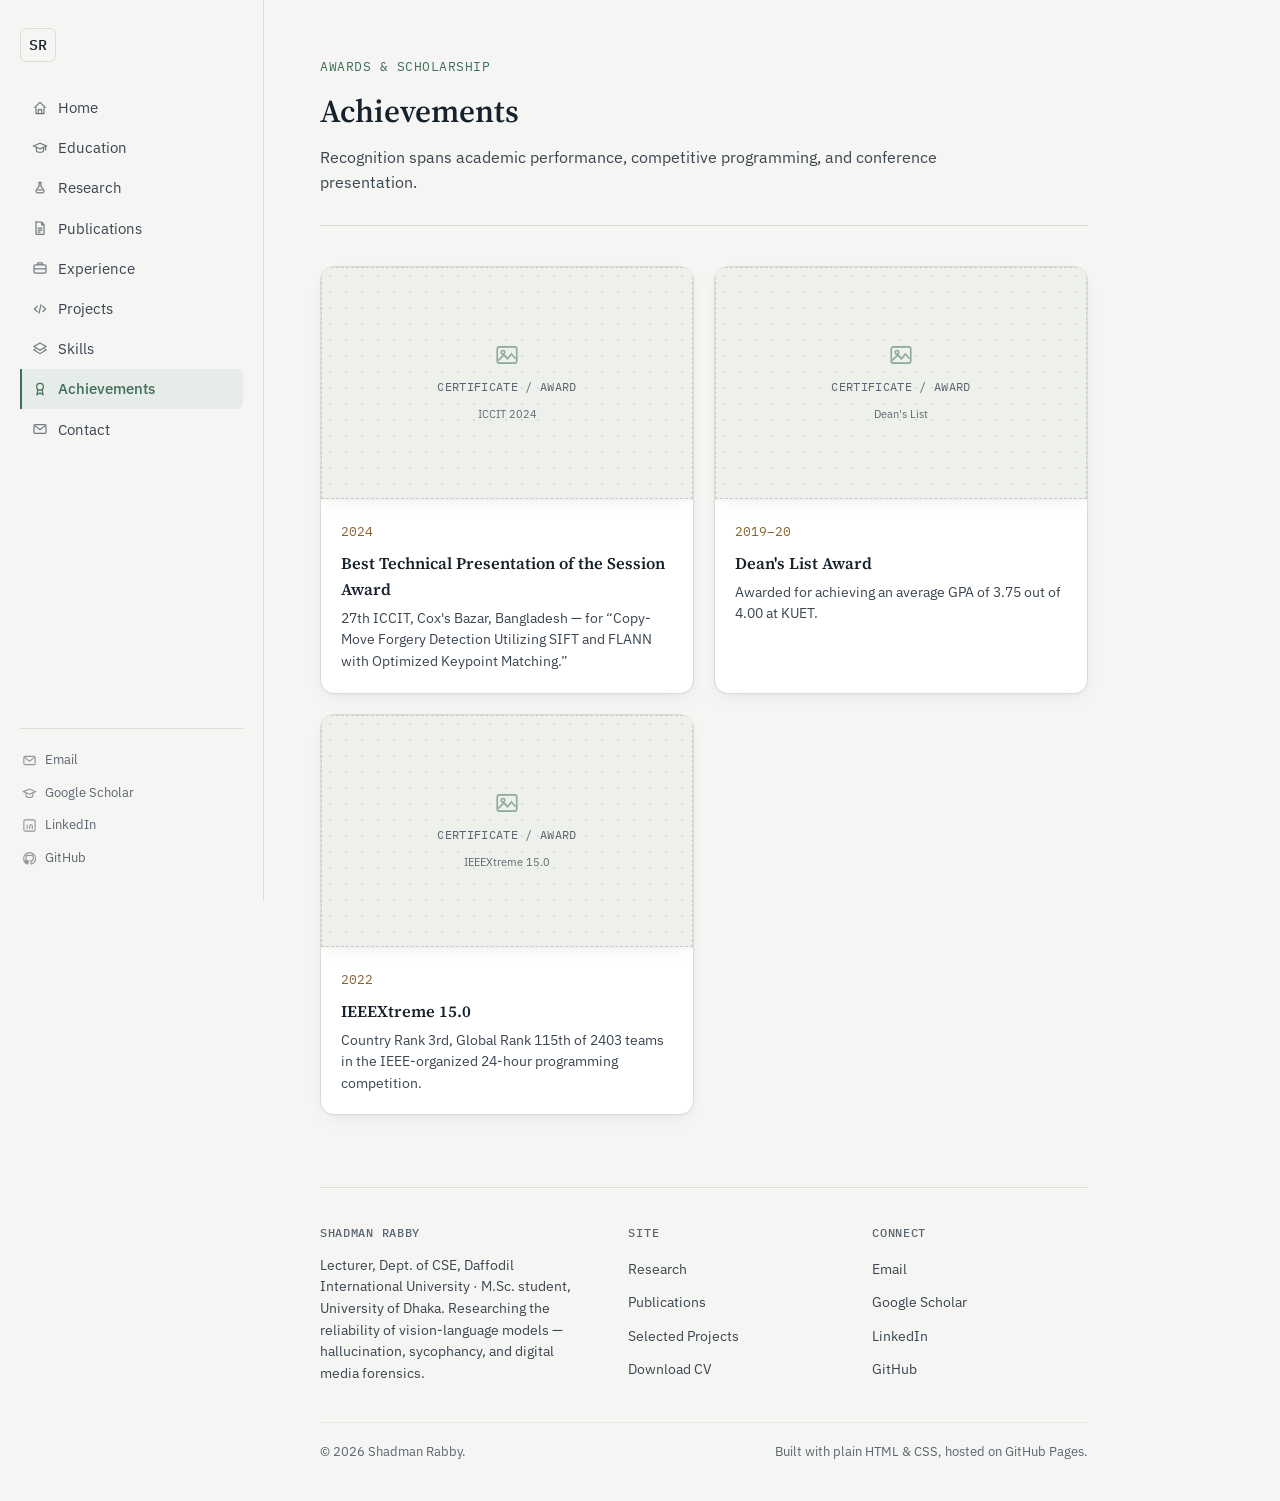
==== commit 6e865a1a: "Refine design system: icon consistency, contrast fix, research index Normalize icon stroke-width to " ====
--- a/achievements.html
+++ b/achievements.html
@@ -62,7 +62,7 @@
 
     <div class="achieve-grid">
       <div class="achieve-card">
-        <div class="media-placeholder media-placeholder--16x10 has-shadow" role="img" aria-label="Certificate / Award placeholder — add image"><svg width="26" height="26" viewBox="0 0 24 24" fill="none" stroke="currentColor" stroke-width="1.4"><rect x="3" y="4.5" width="18" height="15" rx="2"/><circle cx="8.3" cy="9.5" r="1.6"/><path d="m4 17 5-5 3.5 3.5L16 11l4 4.5"/></svg><span class="media-placeholder-label">Certificate / Award</span><span class="media-placeholder-sub">ICCIT 2024</span></div>
+        <div class="media-placeholder media-placeholder--16x10 has-shadow" role="img" aria-label="Certificate / Award placeholder — add image"><svg width="26" height="26" viewBox="0 0 24 24" fill="none" stroke="currentColor" stroke-width="1.5"><rect x="3" y="4.5" width="18" height="15" rx="2"/><circle cx="8.3" cy="9.5" r="1.6"/><path d="m4 17 5-5 3.5 3.5L16 11l4 4.5"/></svg><span class="media-placeholder-label">Certificate / Award</span><span class="media-placeholder-sub">ICCIT 2024</span></div>
         <div class="achieve-card-body">
           <span class="achieve-year">2024</span>
           <h3>Best Technical Presentation of the Session Award</h3>
@@ -70,7 +70,7 @@
         </div>
       </div>
       <div class="achieve-card">
-        <div class="media-placeholder media-placeholder--16x10 has-shadow" role="img" aria-label="Certificate / Award placeholder — add image"><svg width="26" height="26" viewBox="0 0 24 24" fill="none" stroke="currentColor" stroke-width="1.4"><rect x="3" y="4.5" width="18" height="15" rx="2"/><circle cx="8.3" cy="9.5" r="1.6"/><path d="m4 17 5-5 3.5 3.5L16 11l4 4.5"/></svg><span class="media-placeholder-label">Certificate / Award</span><span class="media-placeholder-sub">Dean's List</span></div>
+        <div class="media-placeholder media-placeholder--16x10 has-shadow" role="img" aria-label="Certificate / Award placeholder — add image"><svg width="26" height="26" viewBox="0 0 24 24" fill="none" stroke="currentColor" stroke-width="1.5"><rect x="3" y="4.5" width="18" height="15" rx="2"/><circle cx="8.3" cy="9.5" r="1.6"/><path d="m4 17 5-5 3.5 3.5L16 11l4 4.5"/></svg><span class="media-placeholder-label">Certificate / Award</span><span class="media-placeholder-sub">Dean's List</span></div>
         <div class="achieve-card-body">
           <span class="achieve-year">2019–20</span>
           <h3>Dean's List Award</h3>
@@ -78,7 +78,7 @@
         </div>
       </div>
       <div class="achieve-card">
-        <div class="media-placeholder media-placeholder--16x10 has-shadow" role="img" aria-label="Certificate / Award placeholder — add image"><svg width="26" height="26" viewBox="0 0 24 24" fill="none" stroke="currentColor" stroke-width="1.4"><rect x="3" y="4.5" width="18" height="15" rx="2"/><circle cx="8.3" cy="9.5" r="1.6"/><path d="m4 17 5-5 3.5 3.5L16 11l4 4.5"/></svg><span class="media-placeholder-label">Certificate / Award</span><span class="media-placeholder-sub">IEEEXtreme 15.0</span></div>
+        <div class="media-placeholder media-placeholder--16x10 has-shadow" role="img" aria-label="Certificate / Award placeholder — add image"><svg width="26" height="26" viewBox="0 0 24 24" fill="none" stroke="currentColor" stroke-width="1.5"><rect x="3" y="4.5" width="18" height="15" rx="2"/><circle cx="8.3" cy="9.5" r="1.6"/><path d="m4 17 5-5 3.5 3.5L16 11l4 4.5"/></svg><span class="media-placeholder-label">Certificate / Award</span><span class="media-placeholder-sub">IEEEXtreme 15.0</span></div>
         <div class="achieve-card-body">
           <span class="achieve-year">2022</span>
           <h3>IEEEXtreme 15.0</h3>
--- a/style.css
+++ b/style.css
@@ -15,7 +15,7 @@
   --accent-deep: #2C4F41;
   --accent-soft: #E6ECE7;
   --accent-wash: #F1F4F1;
-  --gold: #96723A;
+  --gold: #846433;
   --gold-soft: #F1EAE0;
   --serif: "Source Serif 4", Georgia, serif;
   --sans: "IBM Plex Sans", -apple-system, BlinkMacSystemFont, "Segoe UI", sans-serif;
@@ -433,6 +433,7 @@
 /* =====================================================
    Research blocks (two-column, alternating)
 ===================================================== */
+.section-block{ counter-reset: research-idx; }
 .research-block{
   display:grid;
   grid-template-columns: minmax(0, 1.5fr) minmax(0, 1fr);
@@ -445,8 +446,25 @@
   margin-bottom: 26px;
   box-shadow: var(--shadow-card);
   transition: box-shadow .18s ease, border-color .18s ease;
+  position: relative;
+  counter-increment: research-idx;
+}
+.research-block::before{
+  content: counter(research-idx, decimal-leading-zero);
+  position: absolute;
+  top: -10px;
+  left: 24px;
+  font-family: var(--mono);
+  font-size: 11px;
+  font-weight: 500;
+  letter-spacing: .05em;
+  color: var(--muted);
+  background: var(--paper);
+  padding: 0 8px;
+  line-height: 1.4;
 }
 .research-block:hover{ box-shadow: var(--shadow-card-hover); border-color: #CBD2CB; }
+.research-block .metric-num{ font-size: 1.85rem; }
 .research-block--reverse{ grid-template-columns: minmax(0, 1fr) minmax(0, 1.5fr); }
 .research-block--reverse .research-media{ order: -1; }
 .research-body{ min-width: 0; }
@@ -593,7 +611,8 @@
    Skills
 ===================================================== */
 .skill-grid{ display:grid; grid-template-columns: repeat(auto-fit, minmax(230px,1fr)); gap: 18px; }
-.skill-card{ background: var(--paper-raised); border:1px solid var(--line); border-radius: var(--radius-m); padding: 18px 20px; box-shadow: var(--shadow-card); }
+.skill-card{ background: var(--paper-raised); border:1px solid var(--line); border-radius: var(--radius-m); padding: 18px 20px; box-shadow: var(--shadow-card); transition: box-shadow .18s ease, border-color .18s ease; }
+.skill-card:hover{ box-shadow: var(--shadow-card-hover); border-color: #CBD2CB; }
 .skill-card-head{ display:flex; align-items:center; gap:10px; margin-bottom: 12px; }
 .skill-card-icon{ width:30px; height:30px; border-radius:8px; background: var(--accent-soft); color: var(--accent-deep); display:flex; align-items:center; justify-content:center; flex-shrink:0; }
 .skill-card h3{ font-size: .98rem; margin:0; }
@@ -610,7 +629,8 @@
    Achievements
 ===================================================== */
 .achieve-grid{ display:grid; grid-template-columns: repeat(auto-fit, minmax(280px,1fr)); gap: 20px; }
-.achieve-card{ background: var(--paper-raised); border:1px solid var(--line); border-radius: var(--radius-l); overflow:hidden; box-shadow: var(--shadow-card); display:flex; flex-direction:column; }
+.achieve-card{ background: var(--paper-raised); border:1px solid var(--line); border-radius: var(--radius-l); overflow:hidden; box-shadow: var(--shadow-card); display:flex; flex-direction:column; transition: box-shadow .18s ease, border-color .18s ease; }
+.achieve-card:hover{ box-shadow: var(--shadow-card-hover); border-color: #CBD2CB; }
 .achieve-card .media-placeholder{ border-radius:0; }
 .achieve-card-body{ padding: 18px 20px 20px; }
 .achieve-year{ font-family: var(--mono); color: var(--gold); font-size: 12.5px; }
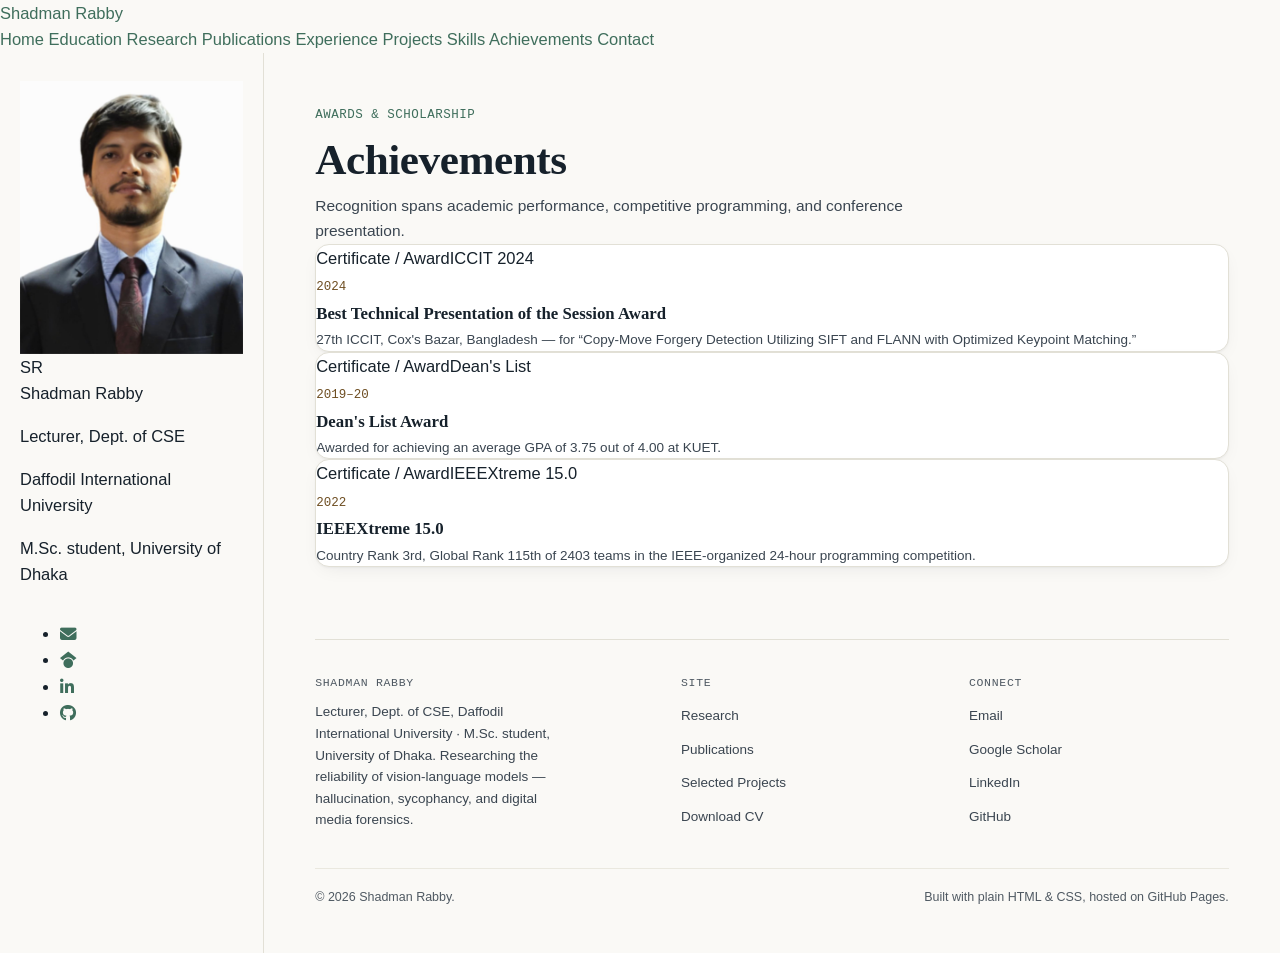
==== commit 05ec5cad: "Update theme color and improve navigation structure" ====
--- a/achievements.html
+++ b/achievements.html
@@ -8,8 +8,10 @@
 <link rel="canonical" href="https://shadman85.github.io/achievements.html">
 <link rel="icon" href="assets/favicon.svg" type="image/svg+xml">
 <link rel="icon" href="favicon.ico" sizes="any">
+<link rel="icon" href="assets/favicon-32x32.png" sizes="32x32" type="image/png">
+<link rel="icon" href="assets/favicon-16x16.png" sizes="16x16" type="image/png">
 <link rel="apple-touch-icon" href="assets/apple-touch-icon.png">
-<meta name="theme-color" content="#3F6E5C">
+<meta name="theme-color" content="#1772d0">
 <meta property="og:type" content="website">
 <meta property="og:site_name" content="Shadman Rabby">
 <meta property="og:title" content="Achievements — Shadman Rabby">
@@ -22,70 +24,81 @@
 <meta name="twitter:image" content="https://shadman85.github.io/assets/icon-512.png">
 <link rel="preconnect" href="https://fonts.googleapis.com">
 <link rel="preconnect" href="https://fonts.gstatic.com" crossorigin>
-<link href="https://fonts.googleapis.com/css2?family=Source+Serif+4:opsz,wght@8..60,400;8..60,500;8..60,600;8..60,700&amp;family=IBM+Plex+Sans:wght@400;500;600&amp;family=IBM+Plex+Mono:wght@500&amp;display=swap" rel="stylesheet">
+<link href="https://fonts.googleapis.com/css2?family=Inter:wght@400;500;600;700&amp;display=swap" rel="stylesheet">
+<link rel="stylesheet" href="https://cdnjs.cloudflare.com/ajax/libs/font-awesome/6.5.2/css/all.min.css">
 <link rel="stylesheet" href="style.css">
 </head>
 <body>
+
+<header class="site-nav">
+  <div class="nav-inner">
+    <a class="brand" href="index.html">Shadman Rabby</a>
+    <button class="nav-toggle" aria-label="Toggle navigation" aria-expanded="false" aria-controls="nav-links"><i class="fa-solid fa-bars"></i></button>
+    <nav class="nav-links" id="nav-links">
+        <a href="index.html">Home</a>
+        <a href="education.html">Education</a>
+        <a href="research.html">Research</a>
+        <a href="publications.html">Publications</a>
+        <a href="experience.html">Experience</a>
+        <a href="projects.html">Projects</a>
+        <a href="skills.html">Skills</a>
+        <a href="achievements.html" class="is-active" aria-current="page">Achievements</a>
+        <a href="contact.html">Contact</a>
+    </nav>
+  </div>
+</header>
+
 <div class="layout">
-<input type="checkbox" id="nav-toggle" class="nav-toggle">
-<aside class="sidebar">
-  <div class="sidebar-top">
-    <a href="index.html" class="wordmark">SR</a>
-    <label for="nav-toggle" class="nav-toggle-btn" aria-label="Toggle navigation">
-      <span></span><span></span><span></span>
-    </label>
-  </div>
-  <nav class="side-nav">
-      <a href="index.html"><svg width="16" height="16" viewBox="0 0 20 20" fill="none" stroke="currentColor" stroke-width="1.5"><path d="M3 9.5 10 3l7 6.5"/><path d="M5 8.5V17h10V8.5"/><path d="M8 17v-5h4v5"/></svg><span>Home</span></a>
-      <a href="education.html"><svg width="16" height="16" viewBox="0 0 20 20" fill="none" stroke="currentColor" stroke-width="1.5"><path d="M2 7.5 10 4l8 3.5-8 3.5-8-3.5Z"/><path d="M5.5 9.3V13c0 1.2 2 2.3 4.5 2.3s4.5-1.1 4.5-2.3V9.3"/><path d="M17 8v5"/></svg><span>Education</span></a>
-      <a href="research.html"><svg width="16" height="16" viewBox="0 0 20 20" fill="none" stroke="currentColor" stroke-width="1.5"><path d="M8 3h4"/><path d="M9 3v4.2L5.3 13a2 2 0 0 0 1.7 3h6a2 2 0 0 0 1.7-3L11 7.2V3"/><path d="M7 12.5h6"/></svg><span>Research</span></a>
-      <a href="publications.html"><svg width="16" height="16" viewBox="0 0 20 20" fill="none" stroke="currentColor" stroke-width="1.5"><path d="M5 2.5h7l3 3v12a.5.5 0 0 1-.5.5h-9a.5.5 0 0 1-.5-.5v-14a.5.5 0 0 1 .5-.5Z"/><path d="M12 2.5V6h3.2"/><path d="M7 10.2h6M7 12.7h6M7 15.2h3.5"/></svg><span>Publications</span></a>
-      <a href="experience.html"><svg width="16" height="16" viewBox="0 0 20 20" fill="none" stroke="currentColor" stroke-width="1.5"><rect x="2.5" y="6" width="15" height="10.5" rx="1.5"/><path d="M7 6V4.5a1 1 0 0 1 1-1h4a1 1 0 0 1 1 1V6"/><path d="M2.5 11h15"/></svg><span>Experience</span></a>
-      <a href="projects.html"><svg width="16" height="16" viewBox="0 0 20 20" fill="none" stroke="currentColor" stroke-width="1.5"><path d="M7 6 3 10l4 4M13 6l4 4-4 4M11.3 4.3 8.7 15.7"/></svg><span>Projects</span></a>
-      <a href="skills.html"><svg width="16" height="16" viewBox="0 0 20 20" fill="none" stroke="currentColor" stroke-width="1.5"><path d="M10 2.5 17.5 7 10 11.5 2.5 7 10 2.5Z"/><path d="m4.5 10-2 1.3 7.5 4.5 7.5-4.5-2-1.3"/></svg><span>Skills</span></a>
-      <a href="achievements.html" class="is-active" aria-current="page"><svg width="16" height="16" viewBox="0 0 20 20" fill="none" stroke="currentColor" stroke-width="1.5"><circle cx="10" cy="7.2" r="4.2"/><path d="M7.3 10.7 6.3 17l3.7-2 3.7 2-1-6.4"/></svg><span>Achievements</span></a>
-      <a href="contact.html"><svg width="16" height="16" viewBox="0 0 20 20" fill="none" stroke="currentColor" stroke-width="1.5"><rect x="2.5" y="4.5" width="15" height="11" rx="1.5"/><path d="m3 5.5 7 5.5 7-5.5"/></svg><span>Contact</span></a>
-  </nav>
-  <div class="sidebar-bottom">
-    <a href="mailto:shadmanrabby.cse@gmail.com"><svg width="15" height="15" viewBox="0 0 20 20" fill="none" stroke="currentColor" stroke-width="1.5"><rect x="2.5" y="4.5" width="15" height="11" rx="1.5"/><path d="m3 5.5 7 5.5 7-5.5"/></svg><span>Email</span></a>
-    <a href="https://scholar.google.com/citations?user=o8heBaIAAAAJ&amp;hl=en" target="_blank" rel="noopener"><svg width="15" height="15" viewBox="0 0 20 20" fill="none" stroke="currentColor" stroke-width="1.5"><path d="M2 7.5 10 4l8 3.5-8 3.5-8-3.5Z"/><path d="M5.5 9.3V13c0 1.2 2 2.3 4.5 2.3s4.5-1.1 4.5-2.3V9.3"/></svg><span>Google Scholar</span></a>
-    <a href="https://www.linkedin.com/in/shadman-rabby-1598b6211/" target="_blank" rel="noopener"><svg width="15" height="15" viewBox="0 0 20 20" fill="none" stroke="currentColor" stroke-width="1.5"><rect x="2.5" y="2.5" width="15" height="15" rx="2"/><path d="M6.8 8.5v6M6.8 6.2v.1M10.2 14.5v-3.7c0-1 .8-1.8 1.8-1.8s1.8.8 1.8 1.8v3.7"/></svg><span>LinkedIn</span></a>
-    <a href="https://github.com/shadman85" target="_blank" rel="noopener"><svg width="15" height="15" viewBox="0 0 20 20" fill="none" stroke="currentColor" stroke-width="1.5"><path d="M10 2.2c-4.3 0-7.8 3.5-7.8 7.8 0 3.4 2.2 6.4 5.3 7.4.4.1.5-.2.5-.4v-1.5c-2.2.5-2.6-.9-2.6-.9-.4-.9-.9-1.1-.9-1.1-.7-.5.1-.5.1-.5.8.1 1.2.8 1.2.8.7 1.2 1.9.9 2.3.7.1-.5.3-.9.5-1.1-1.8-.2-3.6-.9-3.6-3.9 0-.9.3-1.6.8-2.1-.1-.2-.4-1 .1-2.1 0 0 .7-.2 2.2.8.6-.2 1.3-.3 2-.3s1.4.1 2 .3c1.5-1 2.2-.8 2.2-.8.4 1.1.2 1.9.1 2.1.5.6.8 1.3.8 2.1 0 3-1.8 3.7-3.6 3.9.3.2.5.7.5 1.4v2.1c0 .2.1.5.6.4 3.1-1 5.3-4 5.3-7.4 0-4.3-3.5-7.8-7.8-7.8Z"/></svg><span>GitHub</span></a>
-  </div>
-</aside>
+
+  <aside class="sidebar">
+    <img class="portrait" src="assets/Shadman_Rabby.jpg" alt="Portrait of Shadman Rabby" onerror="this.style.display='none'; this.nextElementSibling.style.display='flex';">
+    <div class="portrait-fallback" aria-hidden="true">SR</div>
+    <p class="side-name">Shadman Rabby</p>
+    <p class="role">Lecturer, Dept. of CSE</p>
+    <p class="affiliation">Daffodil International University</p>
+    <p class="affiliation">M.Sc. student, University of Dhaka</p>
+    <ul class="profile-links">
+      <li><a href="mailto:shadmanrabby.cse@gmail.com" title="Email" aria-label="Email"><i class="fa-solid fa-envelope"></i></a></li>
+      <li><a href="https://scholar.google.com/citations?user=o8heBaIAAAAJ&amp;hl=en" target="_blank" rel="noopener noreferrer" title="Google Scholar" aria-label="Google Scholar"><i class="fa-brands fa-google-scholar"></i></a></li>
+      <li><a href="https://www.linkedin.com/in/shadman-rabby-1598b6211/" target="_blank" rel="noopener noreferrer" title="LinkedIn" aria-label="LinkedIn"><i class="fa-brands fa-linkedin-in"></i></a></li>
+      <li><a href="https://github.com/shadman85" target="_blank" rel="noopener noreferrer" title="GitHub" aria-label="GitHub"><i class="fa-brands fa-github"></i></a></li>
+    </ul>
+  </aside>
+
   <main class="content">
-    <section class="page-hero">
+    <section class="page-head">
       <p class="eyebrow">Awards &amp; Scholarship</p>
-      <h1 class="page-title has-intro">Achievements</h1>
+      <h1 class="page-title">Achievements</h1>
       <p class="page-intro">Recognition spans academic performance, competitive programming, and conference presentation.</p>
     </section>
-
-    <div class="achieve-grid">
-      <div class="achieve-card">
-        <div class="media-placeholder media-placeholder--16x10 has-shadow" role="img" aria-label="Certificate / Award placeholder — add image"><svg width="26" height="26" viewBox="0 0 24 24" fill="none" stroke="currentColor" stroke-width="1.5"><rect x="3" y="4.5" width="18" height="15" rx="2"/><circle cx="8.3" cy="9.5" r="1.6"/><path d="m4 17 5-5 3.5 3.5L16 11l4 4.5"/></svg><span class="media-placeholder-label">Certificate / Award</span><span class="media-placeholder-sub">ICCIT 2024</span></div>
-        <div class="achieve-card-body">
-          <span class="achieve-year">2024</span>
-          <h3>Best Technical Presentation of the Session Award</h3>
-          <p>27th ICCIT, Cox's Bazar, Bangladesh — for &ldquo;Copy-Move Forgery Detection Utilizing SIFT and FLANN with Optimized Keypoint Matching.&rdquo;</p>
+    <section>
+      <div class="grid grid--2">
+        <div class="card achieve-card">
+          <div class="ph ph--wide" role="img" aria-label="Certificate / Award placeholder — add image"><span class="ph-label">Certificate / Award</span><span>ICCIT 2024</span></div>
+          <div class="achieve-body">
+            <span class="achieve-year">2024</span>
+            <h3>Best Technical Presentation of the Session Award</h3>
+            <p>27th ICCIT, Cox's Bazar, Bangladesh — for &ldquo;Copy-Move Forgery Detection Utilizing SIFT and FLANN with Optimized Keypoint Matching.&rdquo;</p>
+          </div>
+        </div>
+        <div class="card achieve-card">
+          <div class="ph ph--wide" role="img" aria-label="Certificate / Award placeholder — add image"><span class="ph-label">Certificate / Award</span><span>Dean's List</span></div>
+          <div class="achieve-body">
+            <span class="achieve-year">2019–20</span>
+            <h3>Dean's List Award</h3>
+            <p>Awarded for achieving an average GPA of 3.75 out of 4.00 at KUET.</p>
+          </div>
+        </div>
+        <div class="card achieve-card">
+          <div class="ph ph--wide" role="img" aria-label="Certificate / Award placeholder — add image"><span class="ph-label">Certificate / Award</span><span>IEEEXtreme 15.0</span></div>
+          <div class="achieve-body">
+            <span class="achieve-year">2022</span>
+            <h3>IEEEXtreme 15.0</h3>
+            <p>Country Rank 3rd, Global Rank 115th of 2403 teams in the IEEE-organized 24-hour programming competition.</p>
+          </div>
         </div>
       </div>
-      <div class="achieve-card">
-        <div class="media-placeholder media-placeholder--16x10 has-shadow" role="img" aria-label="Certificate / Award placeholder — add image"><svg width="26" height="26" viewBox="0 0 24 24" fill="none" stroke="currentColor" stroke-width="1.5"><rect x="3" y="4.5" width="18" height="15" rx="2"/><circle cx="8.3" cy="9.5" r="1.6"/><path d="m4 17 5-5 3.5 3.5L16 11l4 4.5"/></svg><span class="media-placeholder-label">Certificate / Award</span><span class="media-placeholder-sub">Dean's List</span></div>
-        <div class="achieve-card-body">
-          <span class="achieve-year">2019–20</span>
-          <h3>Dean's List Award</h3>
-          <p>Awarded for achieving an average GPA of 3.75 out of 4.00 at KUET.</p>
-        </div>
-      </div>
-      <div class="achieve-card">
-        <div class="media-placeholder media-placeholder--16x10 has-shadow" role="img" aria-label="Certificate / Award placeholder — add image"><svg width="26" height="26" viewBox="0 0 24 24" fill="none" stroke="currentColor" stroke-width="1.5"><rect x="3" y="4.5" width="18" height="15" rx="2"/><circle cx="8.3" cy="9.5" r="1.6"/><path d="m4 17 5-5 3.5 3.5L16 11l4 4.5"/></svg><span class="media-placeholder-label">Certificate / Award</span><span class="media-placeholder-sub">IEEEXtreme 15.0</span></div>
-        <div class="achieve-card-body">
-          <span class="achieve-year">2022</span>
-          <h3>IEEEXtreme 15.0</h3>
-          <p>Country Rank 3rd, Global Rank 115th of 2403 teams in the IEEE-organized 24-hour programming competition.</p>
-        </div>
-      </div>
-    </div>
+    </section>
 
     <footer class="site-footer">
       <div class="footer-grid">
@@ -99,16 +112,16 @@
             <li><a href="research.html">Research</a></li>
             <li><a href="publications.html">Publications</a></li>
             <li><a href="projects.html">Selected Projects</a></li>
-            <li><a href="cv.pdf" target="_blank" rel="noopener">Download CV</a></li>
+            <li><a href="cv.pdf" target="_blank" rel="noopener noreferrer">Download CV</a></li>
           </ul>
         </div>
         <div class="footer-col">
           <h4>Connect</h4>
           <ul class="footer-links">
             <li><a href="mailto:shadmanrabby.cse@gmail.com">Email</a></li>
-            <li><a href="https://scholar.google.com/citations?user=o8heBaIAAAAJ&amp;hl=en" target="_blank" rel="noopener">Google Scholar</a></li>
-            <li><a href="https://www.linkedin.com/in/shadman-rabby-1598b6211/" target="_blank" rel="noopener">LinkedIn</a></li>
-            <li><a href="https://github.com/shadman85" target="_blank" rel="noopener">GitHub</a></li>
+            <li><a href="https://scholar.google.com/citations?user=o8heBaIAAAAJ&amp;hl=en" target="_blank" rel="noopener noreferrer">Google Scholar</a></li>
+            <li><a href="https://www.linkedin.com/in/shadman-rabby-1598b6211/" target="_blank" rel="noopener noreferrer">LinkedIn</a></li>
+            <li><a href="https://github.com/shadman85" target="_blank" rel="noopener noreferrer">GitHub</a></li>
           </ul>
         </div>
       </div>
@@ -119,6 +132,20 @@
     </footer>
   </main>
 </div>
-<script>document.getElementById('year').textContent = new Date().getFullYear();</script>
+
+<script>
+  document.getElementById('year').textContent = new Date().getFullYear();
+  (function () {
+    var toggle = document.querySelector('.nav-toggle');
+    var links = document.getElementById('nav-links');
+    toggle.addEventListener('click', function () {
+      var open = links.classList.toggle('open');
+      toggle.setAttribute('aria-expanded', open);
+    });
+    links.addEventListener('click', function (e) {
+      if (e.target.tagName === 'A') { links.classList.remove('open'); toggle.setAttribute('aria-expanded', 'false'); }
+    });
+  })();
+</script>
 </body>
 </html>
--- a/style.css
+++ b/style.css
@@ -4,23 +4,24 @@
 :root{
   --ink: #16212B;
   --ink-soft: #3A4550;
-  --muted: #5B6570;
-  --faint: #616970;
-  --paper: #F5F6F3;
+  --muted: #4F5962;
+  --faint: #565E66;
+  --paper: #FAF9F6;
   --paper-raised: #FFFFFF;
-  --paper-sunk: #EEF0EB;
-  --line: #DADCD5;
-  --line-soft: #E7E8E3;
+  --paper-sunk: #F2F0E9;
+  --line: #E2E0D6;
+  --line-soft: #EAE8DF;
   --accent: #3F6E5C;
   --accent-deep: #2C4F41;
-  --accent-soft: #E6ECE7;
-  --accent-wash: #F1F4F1;
-  --gold: #846433;
+  --accent-soft: #E7ECE7;
+  --accent-wash: #F2F4F1;
+  --gold: #6E4E22;
   --gold-soft: #F1EAE0;
   --serif: "Source Serif 4", Georgia, serif;
   --sans: "IBM Plex Sans", -apple-system, BlinkMacSystemFont, "Segoe UI", sans-serif;
   --mono: "IBM Plex Mono", monospace;
   --sidebar-w: 264px;
+  --content-max: 1360px;
   --radius-s: 6px;
   --radius-m: 10px;
   --radius-l: 14px;
@@ -41,12 +42,23 @@
   -webkit-font-smoothing: antialiased;
 }
 
-h1,h2,h3,h4{
+/* =====================================================
+   Typography scale — H1 (page/hero) > H2 (section) >
+   H3 (card/research title) > H4 (subsection) >
+   H5 (minor metadata label) — consistent site-wide.
+===================================================== */
+h1,h2,h3,h4,h5{
   font-family: var(--serif);
   color: var(--ink);
   font-weight: 600;
   margin: 0 0 .4em;
-}
+  line-height: 1.15;
+}
+h1{ font-size: clamp(2.15rem, 1.1rem + 2.4vw, 2.7rem); letter-spacing: -.01em; }
+h2{ font-size: clamp(1.4rem, 1.05rem + .7vw, 1.65rem); }
+h3{ font-size: 1.14rem; }
+h4{ font-size: 1rem; }
+h5{ font-family: var(--mono); font-size: .74rem; letter-spacing: .05em; text-transform: uppercase; color: var(--muted); font-weight: 500; }
 
 p{ margin: 0 0 1em; }
 
@@ -65,7 +77,7 @@
 }
 
 /* =====================================================
-   Layout: sidebar + content
+   Layout: sidebar + wide content canvas
 ===================================================== */
 .layout{
   display:flex;
@@ -117,14 +129,14 @@
   border-left: 2px solid transparent;
   border-radius: 0 var(--radius-s) var(--radius-s) 0;
 }
-.side-nav a svg{ flex-shrink:0; opacity:.7; }
+.side-nav a svg{ flex-shrink:0; opacity:.75; }
 .side-nav a:hover{ color: var(--accent); text-decoration:none; background: var(--accent-wash); }
 .side-nav a:hover svg{ opacity: 1; }
 .side-nav a.is-active{
-  color: var(--accent);
+  color: var(--accent-deep);
   border-left-color: var(--accent);
   background: var(--accent-soft);
-  font-weight: 500;
+  font-weight: 600;
 }
 .side-nav a.is-active svg{ opacity: 1; }
 
@@ -144,7 +156,7 @@
   color: var(--muted);
   padding: 3px 2px;
 }
-.sidebar-bottom a svg{ opacity:.65; flex-shrink:0; }
+.sidebar-bottom a svg{ opacity:.7; flex-shrink:0; }
 .sidebar-bottom a:hover{ color: var(--accent); text-decoration:none; }
 .sidebar-bottom a:hover svg{ opacity: 1; }
 
@@ -158,11 +170,14 @@
 }
 .nav-toggle-btn span{ width: 22px; height: 2px; background: var(--ink); }
 
+/* Wide, art-directed content canvas: no unexplained empty right side on
+   desktop, a controlled gutter, and a hard cap so line lengths stay
+   comfortable on ultra-wide displays. */
 .content{
   flex: 1;
   min-width: 0;
-  max-width: 880px;
-  padding: 56px 56px 0;
+  max-width: var(--content-max);
+  padding: 52px clamp(28px, 4vw, 64px) 0;
 }
 
 /* =====================================================
@@ -226,7 +241,7 @@
     position: sticky;
     top:0;
     z-index: 20;
-    background: rgba(245,246,243,.97);
+    background: rgba(250,249,246,.97);
     backdrop-filter: blur(6px);
     padding: 14px 20px;
   }
@@ -258,24 +273,67 @@
    Section header (shared across inner pages)
 ===================================================== */
 .eyebrow{ font-family: var(--mono); font-size: 12.5px; letter-spacing:.04em; color: var(--accent); margin: 0 0 10px; text-transform: uppercase; }
-.page-hero{ padding-bottom: 30px; border-bottom: 1px solid var(--line); margin-bottom: 40px; }
-.page-title{ font-size: 2rem; margin-bottom: 10px; }
+.page-hero{ padding-bottom: 28px; border-bottom: 1px solid var(--line); margin-bottom: 38px; }
+.page-title{ margin-bottom: 10px; }
 .page-title.has-intro{ margin-bottom: 8px; }
-.page-intro{ color: var(--ink-soft); font-size: 15.5px; max-width: 66ch; margin: 0; }
-
-.section-block{ margin: 56px 0; }
+.page-intro{ color: var(--ink-soft); font-size: 15.5px; max-width: 72ch; margin: 0; }
+
+.section-block{ margin: 52px 0; }
 .section-block:first-of-type{ margin-top: 0; }
 .section-head{ display:flex; align-items:baseline; justify-content:space-between; gap: 16px; flex-wrap:wrap; margin-bottom: 22px; }
-.section-head h2{ font-size: 1.45rem; margin:0; }
+.section-head h2{ margin:0; }
 .section-head .section-tag{ margin:0; }
 .section-mark{ width:9px; height:9px; background: var(--accent); display:inline-block; margin-right: 8px; border-radius: 2px; }
 .section-more{ font-size: 13px; font-family: var(--mono); color: var(--accent); white-space: nowrap; }
 .subhead-lg{
-  font-size: 1.2rem;
-  margin-top: 40px;
+  margin-top: 38px;
   padding-top: 18px;
   border-top: 1px solid var(--line);
 }
+
+/* =====================================================
+   Master card grid system — the single responsive rule
+   for every page of independent cards.
+   Mobile: 1 col · Tablet ≥680px: 2 col · Desktop ≥1040px: 3 col
+===================================================== */
+.project-grid,
+.skill-grid,
+.achieve-grid,
+.preview-grid,
+.focus-grid,
+.pub-grid,
+.prep-grid,
+.gallery-grid{
+  display:grid;
+  grid-template-columns: 1fr;
+  gap: 20px;
+}
+@media (min-width: 680px){
+  .project-grid,
+  .skill-grid,
+  .achieve-grid,
+  .preview-grid,
+  .focus-grid,
+  .pub-grid,
+  .prep-grid{
+    grid-template-columns: repeat(2, 1fr);
+  }
+  .gallery-grid{ grid-template-columns: repeat(3, 1fr); }
+}
+@media (min-width: 1040px){
+  .project-grid,
+  .skill-grid,
+  .achieve-grid,
+  .preview-grid,
+  .focus-grid,
+  .pub-grid,
+  .prep-grid{
+    grid-template-columns: repeat(3, 1fr);
+  }
+}
+/* Rows with only 1–2 items should not stretch into ghost columns */
+.grid-cols-2{ grid-template-columns: 1fr !important; }
+@media (min-width: 680px){ .grid-cols-2{ grid-template-columns: repeat(2,1fr) !important; } }
 
 /* =====================================================
    Buttons
@@ -293,12 +351,13 @@
   border-radius: var(--radius-s);
   text-decoration:none !important;
   background: transparent;
+  transition: background .15s ease, color .15s ease, border-color .15s ease;
 }
 .btn:hover{ background: var(--ink); color: var(--paper) !important; }
 .btn--ghost{ border-color: var(--line); color: var(--ink-soft) !important; }
-.btn--ghost:hover{ background: var(--accent-soft); border-color: var(--accent); color: var(--accent) !important; }
-.btn--accent{ border-color: var(--accent); color: var(--accent) !important; }
-.btn--accent:hover{ background: var(--accent); color: var(--paper) !important; }
+.btn--ghost:hover{ background: var(--accent-soft); border-color: var(--accent); color: var(--accent-deep) !important; }
+.btn--accent{ border-color: var(--accent); color: var(--accent-deep) !important; }
+.btn--accent:hover{ background: var(--accent); color: #fff !important; }
 .btn--sm{ padding: 6px 12px; font-size: 13px; }
 
 .cv-btn{ /* alias kept for compatibility */
@@ -312,18 +371,18 @@
 }
 .cv-btn:hover{ background: var(--ink); color: var(--paper) !important; }
 .cv-btn--ghost{ border-color: var(--line); color: var(--ink-soft) !important; }
-.cv-btn--ghost:hover{ background: var(--accent-soft); border-color: var(--accent); color: var(--accent) !important; }
-
-.icon-link{ display:inline-flex; align-items:center; gap:5px; font-family: var(--mono); font-size: 13px; color: var(--accent); }
+.cv-btn--ghost:hover{ background: var(--accent-soft); border-color: var(--accent); color: var(--accent-deep) !important; }
+
+.icon-link{ display:inline-flex; align-items:center; gap:5px; font-family: var(--mono); font-size: 13px; color: var(--accent-deep); }
 .icon-link svg{ flex-shrink:0; }
 .icon-link:hover{ color: var(--accent-deep); }
 
 /* =====================================================
    Home hero
 ===================================================== */
-.hero-page{ padding-bottom: 8px; margin-bottom: 40px; }
-.hero-grid{ display:grid; grid-template-columns: 1.35fr 1fr; gap: 44px; align-items:center; padding-bottom: 36px; border-bottom: 1px solid var(--line); margin-bottom: 40px; }
-.hero-portrait-wrap{ position:relative; }
+.hero-page{ padding-bottom: 6px; margin-bottom: 38px; }
+.hero-grid{ display:grid; grid-template-columns: 1.5fr 1fr; gap: 48px; align-items:center; padding-bottom: 34px; border-bottom: 1px solid var(--line); margin-bottom: 38px; }
+.hero-portrait-wrap{ position:relative; max-width: 320px; margin-left:auto; }
 .hero-portrait{
   position:relative;
   border-radius: var(--radius-l);
@@ -358,24 +417,30 @@
   font-family: var(--serif);
   font-size: 2rem;
 }
-.hero-page h1{ font-size: clamp(2.2rem, 4vw, 2.9rem); line-height: 1.05; margin-bottom: .35em; }
-.hero-tagline{ font-size: 1.07rem; color: var(--ink-soft); max-width: 58ch; margin-bottom: 20px; }
+.hero-page h1{ line-height: 1.05; margin-bottom: .35em; }
+.hero-tagline{ font-size: 1.07rem; color: var(--ink-soft); max-width: 60ch; margin-bottom: 20px; }
 .hero-tags{ list-style:none; display:flex; flex-wrap:wrap; gap: 7px 8px; padding:0; margin: 0 0 24px; }
 .hero-tags li{ font-size: 12px; font-family: var(--mono); color: var(--accent-deep); background: var(--accent-soft); border: 1px solid var(--accent-soft); padding: 4px 10px; border-radius: 20px; }
 .hero-actions{ display:flex; flex-wrap:wrap; gap:10px; }
 
-.about-block{ margin-bottom: 44px; }
-.about-block p{ max-width: 64ch; }
+/* Home dashboard row: About (left) + at-a-glance / status (right) side by side */
+.home-dash{
+  display:grid;
+  grid-template-columns: 1.5fr 1fr;
+  gap: 40px;
+  align-items: start;
+  margin-bottom: 48px;
+}
+.about-block{ margin-bottom: 0; min-width:0; }
+.about-block p{ max-width: 66ch; }
 .glance-grid{
   display:grid;
   grid-template-columns: repeat(3, minmax(0,1fr));
-  gap: 14px;
-  max-width: 520px;
-  margin: 24px 0 8px;
+  gap: 12px;
+  margin: 22px 0 0;
 }
 .glance-grid > div{
   border-top: 2px solid var(--accent);
-  padding-top: 10px;
   display:flex; flex-direction:column;
   background: var(--paper-raised);
   border-left: 1px solid var(--line-soft); border-right: 1px solid var(--line-soft); border-bottom: 1px solid var(--line-soft);
@@ -384,7 +449,21 @@
 }
 .glance-num{ font-family: var(--serif); font-size: 1.7rem; font-weight:600; color: var(--accent); }
 .glance-label{ font-size: 11.5px; color: var(--muted); }
-.about-cta{ font-size: 14.5px; color: var(--ink-soft); }
+.about-cta{ font-size: 14.5px; color: var(--ink-soft); margin-top: 18px; }
+
+/* Sidebar status/updates card used beside About on the home dashboard */
+.status-card{
+  background: var(--paper-raised);
+  border: 1px solid var(--line);
+  border-radius: var(--radius-l);
+  padding: 22px 22px 20px;
+  box-shadow: var(--shadow-card);
+  min-width: 0;
+}
+.status-card h2{ font-size: 1.05rem; margin-bottom: 14px; }
+.status-card .update-list{ max-width: none; }
+.status-card .update-list li{ font-size: 13.5px; padding: 9px 0; gap: 12px; }
+.status-card .update-date{ min-width: 62px; font-size: 11.5px; }
 
 /* =====================================================
    Metric cards (quantitative results)
@@ -405,7 +484,7 @@
 ===================================================== */
 .media-placeholder{
   position:relative;
-  border: 1px dashed #C7CCC3;
+  border: 1px dashed #CBC7B9;
   border-radius: var(--radius-m);
   background:
     radial-gradient(var(--line) 1px, transparent 1px) 0 0/16px 16px,
@@ -420,7 +499,7 @@
   overflow:hidden;
   color: var(--faint);
 }
-.media-placeholder svg{ color: var(--accent); opacity:.55; }
+.media-placeholder svg{ color: var(--accent); opacity:.6; }
 .media-placeholder-label{ font-family: var(--mono); font-size: 11.5px; letter-spacing:.03em; text-transform:uppercase; color: var(--muted); }
 .media-placeholder-sub{ font-size: 11px; color: var(--faint); max-width: 22ch; }
 .media-placeholder--16x10{ aspect-ratio: 16 / 10; }
@@ -428,21 +507,61 @@
 .media-placeholder--1x1{ aspect-ratio: 1 / 1; }
 .media-placeholder--3x2{ aspect-ratio: 3 / 2; }
 .media-placeholder--wide{ aspect-ratio: 16 / 7; }
+.media-placeholder--16x7{ aspect-ratio: 16 / 7; }
 .media-placeholder.has-shadow{ box-shadow: var(--shadow-card); }
 
 /* =====================================================
-   Research blocks (two-column, alternating)
+   Real uploaded images — consistent frame system.
+   Photographic figures use object-fit:cover; diagrams,
+   plots and certificates use object-fit:contain so nothing
+   is cropped or distorted.
+===================================================== */
+.media-image{
+  width: 100%;
+  height: 100%;
+  display:block;
+  object-fit: cover;
+  border-radius: var(--radius-m);
+  border: 1px solid var(--line);
+  background: var(--paper-sunk);
+}
+.media-image--contain{ object-fit: contain; }
+.media-image--4x3{ aspect-ratio: 4 / 3; }
+.media-image--3x2{ aspect-ratio: 3 / 2; }
+.media-image--1x1{ aspect-ratio: 1 / 1; }
+.media-image--16x10{ aspect-ratio: 16 / 10; }
+.media-image--16x7{ aspect-ratio: 16 / 7; }
+.media-image.has-shadow{ box-shadow: var(--shadow-card); }
+
+/* Horizontal image gallery — multiple figures/screenshots sit
+   side by side instead of stacking; a lone image simply fills
+   the row. Used inside .research-media, .pub-thumb, project cards. */
+.research-media,
+.pub-thumb{
+  display:grid;
+  grid-template-columns: repeat(auto-fit, minmax(150px, 1fr));
+  gap: 14px;
+  align-content: start;
+  min-width: 0;
+}
+.research-media .media-image,
+.research-media .media-placeholder,
+.pub-thumb .media-image,
+.pub-thumb .media-placeholder{ width:100%; height:100%; min-height: 0; }
+
+/* =====================================================
+   Research blocks — horizontal editorial panel, ~55/45
 ===================================================== */
 .section-block{ counter-reset: research-idx; }
 .research-block{
   display:grid;
-  grid-template-columns: minmax(0, 1.5fr) minmax(0, 1fr);
+  grid-template-columns: minmax(0, 1.22fr) minmax(0, 1fr);
   align-items: start;
-  gap: 28px;
+  gap: 32px;
   background: var(--paper-raised);
   border: 1px solid var(--line);
   border-radius: var(--radius-l);
-  padding: 26px;
+  padding: 28px;
   margin-bottom: 26px;
   box-shadow: var(--shadow-card);
   transition: box-shadow .18s ease, border-color .18s ease;
@@ -463,13 +582,12 @@
   padding: 0 8px;
   line-height: 1.4;
 }
-.research-block:hover{ box-shadow: var(--shadow-card-hover); border-color: #CBD2CB; }
+.research-block:hover{ box-shadow: var(--shadow-card-hover); border-color: #CBC7B9; }
 .research-block .metric-num{ font-size: 1.85rem; }
-.research-block--reverse{ grid-template-columns: minmax(0, 1fr) minmax(0, 1.5fr); }
+.research-block--reverse{ grid-template-columns: minmax(0, 1fr) minmax(0, 1.22fr); }
 .research-block--reverse .research-media{ order: -1; }
 .research-body{ min-width: 0; }
 .research-media{ min-width: 0; align-self: start; }
-.research-media .media-placeholder{ width:100%; }
 .research-body .entry-head{ margin-bottom: 4px; }
 .research-body h3{ font-size: 1.2rem; }
 .research-meta-row{ display:flex; flex-wrap:wrap; gap: 6px 10px; align-items:center; margin: 2px 0 12px; }
@@ -482,7 +600,7 @@
 /* =====================================================
    Badges / tags
 ===================================================== */
-.tag{ font-family: var(--mono); font-size: 11.5px; padding: 3px 9px; white-space: nowrap; border: 1px solid var(--line); color: var(--ink-soft); border-radius: 20px; display:inline-block; }
+.tag{ font-family: var(--mono); font-size: 11.5px; padding: 3px 9px; border: 1px solid var(--line); color: var(--ink-soft); border-radius: 20px; display:inline-block; max-width: 100%; }
 .tag--published{ border-color: var(--accent); color: var(--accent-deep); background: var(--accent-soft); }
 .tag--submitted{ color: var(--muted); }
 .tag--preprint{ border-color: #C9B78F; color: var(--gold); background: var(--gold-soft); }
@@ -493,7 +611,7 @@
   list-style:none; display:flex; flex-wrap:wrap;
   gap: 8px 10px; padding:0; margin: 0 0 34px;
 }
-.hero-interests li{ font-size: 13px; font-family: var(--mono); color: var(--ink-soft);
+.hero-interests li{ font-size: 13px; font-family: var(--mono); color: var(--accent-deep);
   background: var(--accent-soft); border: 1px solid var(--accent-soft);
   padding: 4px 11px; border-radius: 20px;
 }
@@ -501,10 +619,10 @@
 .update-list{ list-style:none; padding:0; margin:0; max-width: 66ch; }
 .update-list li{ display:flex; gap:16px; border-top:1px solid var(--line); padding: 11px 0; font-size: 14.5px; color: var(--ink-soft); }
 .update-list li:last-child{ border-bottom: 1px solid var(--line); }
-.update-date{ font-family: var(--mono); font-size: 12.5px; color: var(--accent); min-width: 78px; flex-shrink:0; }
-
-/* =====================================================
-   Timeline (Education / Experience)
+.update-date{ font-family: var(--mono); font-size: 12.5px; color: var(--accent-deep); min-width: 78px; flex-shrink:0; }
+
+/* =====================================================
+   Timeline (Education / Experience) — wide side-by-side card
 ===================================================== */
 .timeline{ position:relative; margin: 0 0 8px; padding-left: 28px; }
 .timeline::before{ content:""; position:absolute; left:5px; top:6px; bottom:6px; width:1px; background: var(--line); }
@@ -516,26 +634,37 @@
   background: var(--paper-raised);
   border: 1px solid var(--line);
   border-radius: var(--radius-m);
-  padding: 18px 20px;
+  padding: 24px 26px;
   box-shadow: var(--shadow-card);
 }
 .timeline-card-flex{ display:grid; grid-template-columns: 1fr; gap: 16px; }
 .timeline-card.with-media{ grid-template-columns: 1fr; }
-.timeline-media-row{ display:grid; grid-template-columns: 1fr 130px; gap: 18px; align-items:start; }
-.timeline-media-row .media-placeholder{ height:100%; }
+.timeline-media-row{ display:grid; grid-template-columns: 1fr 220px; gap: 26px; align-items:start; }
+.timeline-media-row .media-placeholder, .timeline-media-row .media-image{ width:100%; height:100%; min-width:0; aspect-ratio: auto; }
+.timeline-facts{ display:grid; grid-template-columns: repeat(2, minmax(0,1fr)); gap: 8px 22px; margin: 12px 0 0; padding: 12px 0 0; border-top: 1px solid var(--line-soft); }
+.timeline-fact dt{ font-family: var(--mono); font-size: 11px; text-transform: uppercase; letter-spacing:.04em; color: var(--muted); margin: 0 0 2px; }
+.timeline-fact dd{ font-size: 13.5px; color: var(--ink-soft); margin: 0; }
 
 .entry{ margin-bottom: 26px; }
 .entry-head{ display:flex; justify-content:space-between; align-items:baseline; gap: 12px; flex-wrap:wrap; }
-.entry-head h3{ font-size: 1.1rem; margin:0; }
+.entry-head h3{ margin:0; }
 .entry-date{ font-family: var(--mono); font-size: 12.5px; color: var(--muted); white-space: nowrap; }
 .entry-sub{ color: var(--muted); margin: 2px 0 8px; font-size: 14.5px; }
 .entry-body{ margin: 0 0 6px; }
 .entry-list{ margin: 8px 0 0; padding-left: 20px; }
 .entry-list li{ margin-bottom: 6px; }
 .entry-list--wide{ padding-left:0; }
-.entry-list--wide li{ display:flex; justify-content:space-between; gap:12px; list-style:none; border-top:1px solid var(--line); padding: 10px 0; }
+.entry-list--wide li{ display:flex; justify-content:space-between; gap:12px; list-style:none; border-top:1px solid var(--line); padding: 10px 0; flex-wrap: wrap; }
+.entry-list--wide li > span:first-child{ min-width:0; flex: 1 1 320px; }
 .entry-date-inline{ font-family: var(--mono); font-size:12.5px; color:var(--muted); white-space:nowrap; }
 .entry-note{ font-size: 12.5px; color: var(--muted); font-family: var(--mono); margin: 0; }
+
+/* Bullet groups (Teaching / Mentoring, etc.) laid out side by side */
+.bullet-groups{ display:grid; grid-template-columns: repeat(auto-fit, minmax(220px,1fr)); gap: 20px 28px; margin-top: 14px; }
+.bullet-group h5{ margin-bottom: 8px; }
+.bullet-group ul{ list-style:none; margin:0; padding:0; display:flex; flex-direction:column; gap: 7px; }
+.bullet-group li{ font-size: 14px; color: var(--ink-soft); padding-left: 16px; position:relative; }
+.bullet-group li::before{ content:""; position:absolute; left:0; top:.6em; width:5px; height:5px; background: var(--accent); border-radius:1px; }
 
 .category-row{ display:flex; flex-wrap:wrap; gap:6px; margin-top:8px; }
 .category-chip{ display:inline-flex; align-items:center; gap:5px; font-size:11.5px; font-family: var(--mono); color: var(--accent-deep); background: var(--accent-wash); border:1px solid var(--accent-soft); padding:3px 9px; border-radius: 20px; }
@@ -558,30 +687,32 @@
   border: 1px dashed var(--line);
   border-radius: var(--radius-m);
   padding: 16px 18px;
-  margin-bottom: 12px;
-}
-.prep-card p{ margin:0; font-size: 14px; color: var(--ink-soft); }
-.prep-card .tag{ margin-bottom: 8px; }
+  display:flex;
+  flex-direction:column;
+  gap: 8px;
+}
+.prep-card p{ margin:0; font-size: 13.5px; color: var(--ink-soft); }
+.prep-card .tag{ align-self:flex-start; }
 
 /* =====================================================
    Publications
 ===================================================== */
 .pub-card{
   display:grid;
-  grid-template-columns: minmax(0, 92px) minmax(0, 1fr);
+  grid-template-columns: minmax(0, 200px) minmax(0, 1fr);
   align-items: start;
-  gap: 20px;
+  gap: 28px;
   background: var(--paper-raised);
   border: 1px solid var(--line);
   border-radius: var(--radius-m);
-  padding: 20px;
+  padding: 26px;
   margin-bottom: 16px;
   box-shadow: var(--shadow-card);
 }
 .pub-thumb{ width:100%; min-width:0; }
 .pub-thumb .media-placeholder{ width:100%; min-height: 88px; }
 .pub-id{ font-family: var(--mono); color: var(--accent); margin-right: 8px; font-size:12.5px; }
-.pub-main h3{ font-size: 1.05rem; margin: 0 0 6px; }
+.pub-main h3{ font-size: 1.15rem; margin: 0 0 6px; }
 .pub-authors{ font-size: 13.5px; color: var(--ink-soft); margin: 0 0 4px; }
 .pub-authors b{ color: var(--ink); }
 .pub-venue{ font-size: 13px; color: var(--muted); margin: 0 0 10px; font-style: italic; }
@@ -590,65 +721,85 @@
 .pub-link-row{ display:flex; flex-wrap:wrap; gap: 16px; }
 .pub-key{ font-size: 13px; color: var(--muted); margin-top: 4px; }
 
+/* Compact publication summary cards (submitted / in-prep) */
+.pub-mini{
+  display:flex;
+  flex-direction:column;
+  gap: 10px;
+  background: var(--paper-raised);
+  border: 1px solid var(--line);
+  border-radius: var(--radius-m);
+  padding: 18px 20px;
+  box-shadow: var(--shadow-card);
+  transition: box-shadow .18s ease, border-color .18s ease;
+}
+.pub-mini:hover{ box-shadow: var(--shadow-card-hover); border-color: #CBC7B9; }
+.pub-mini h3{ font-size: 1rem; margin: 0; }
+.pub-mini p{ font-size: 13px; color: var(--ink-soft); margin: 0; }
+.pub-mini .pub-meta-row{ margin-bottom: 0; }
+.pub-mini-link{ margin-top: auto; padding-top: 6px; }
+
 /* =====================================================
    Projects
 ===================================================== */
-.project-grid{ display:grid; grid-template-columns: repeat(auto-fit, minmax(260px,1fr)); gap: 20px; }
 .project-card{ display:flex; flex-direction:column; background: var(--paper-raised); border: 1px solid var(--line); border-radius: var(--radius-m); overflow:hidden; color: var(--ink); box-shadow: var(--shadow-card); transition: box-shadow .18s ease, border-color .18s ease, transform .18s ease; }
 .project-card:hover{ border-color: var(--accent); text-decoration:none; box-shadow: var(--shadow-card-hover); transform: translateY(-2px); }
-.project-card .media-placeholder{ border-radius:0; border-left:none; border-right:none; border-top:none; }
+.project-card .media-placeholder, .project-card .media-image{ border-radius:0; border-left:none; border-right:none; border-top:none; aspect-ratio: 16/7; width:100%; }
 .project-card-body{ padding: 18px 20px 20px; flex:1; display:flex; flex-direction:column; }
 .project-card h3{ font-size: 1.05rem; margin-bottom: 8px; }
 .project-card p{ font-size: 13.5px; color: var(--ink-soft); margin: 0 0 8px; }
 .project-card .entry-note{ margin-bottom: 12px; }
 .project-card-links{ margin-top:auto; display:flex; align-items:center; justify-content:space-between; gap:10px; padding-top: 6px; }
-.project-link{ font-size: 13px; color: var(--accent); font-family: var(--mono); }
-.project-card--compact .media-placeholder{ aspect-ratio: 16/7; }
-.project-card--compact .project-card-body{ padding: 14px 16px 16px; }
-.project-card--compact h3{ font-size: .98rem; }
+.project-link{ font-size: 13px; color: var(--accent-deep); font-family: var(--mono); }
+.project-card--compact .media-placeholder, .project-card--compact .media-image{ aspect-ratio: 16/7; }
+.project-card--compact .project-card-body{ padding: 16px 18px 18px; }
+.project-card--compact h3{ font-size: 1rem; }
 
 /* =====================================================
    Skills
 ===================================================== */
-.skill-grid{ display:grid; grid-template-columns: repeat(auto-fit, minmax(230px,1fr)); gap: 18px; }
-.skill-card{ background: var(--paper-raised); border:1px solid var(--line); border-radius: var(--radius-m); padding: 18px 20px; box-shadow: var(--shadow-card); transition: box-shadow .18s ease, border-color .18s ease; }
-.skill-card:hover{ box-shadow: var(--shadow-card-hover); border-color: #CBD2CB; }
+.skill-card{ background: var(--paper-raised); border:1px solid var(--line); border-radius: var(--radius-m); padding: 20px 22px; box-shadow: var(--shadow-card); transition: box-shadow .18s ease, border-color .18s ease; display:flex; flex-direction:column; }
+.skill-card:hover{ box-shadow: var(--shadow-card-hover); border-color: #CBC7B9; }
 .skill-card-head{ display:flex; align-items:center; gap:10px; margin-bottom: 12px; }
-.skill-card-icon{ width:30px; height:30px; border-radius:8px; background: var(--accent-soft); color: var(--accent-deep); display:flex; align-items:center; justify-content:center; flex-shrink:0; }
-.skill-card h3{ font-size: .98rem; margin:0; }
-.skill-tags{ list-style:none; display:flex; flex-wrap:wrap; gap:6px; padding:0; margin: 0 0 8px; }
+.skill-card-icon{ width:32px; height:32px; border-radius:8px; background: var(--accent-soft); color: var(--accent-deep); display:flex; align-items:center; justify-content:center; flex-shrink:0; }
+.skill-card h3{ font-size: 1rem; margin:0; }
+.skill-tags{ list-style:none; display:flex; flex-wrap:wrap; gap:6px; padding:0; margin: 0 0 10px; }
 .skill-tags li{ font-size: 12px; font-family: var(--mono); color: var(--ink-soft); background: var(--paper-sunk); border:1px solid var(--line-soft); padding: 3px 9px; border-radius: 20px; }
-.skill-context{ font-size: 12px; color: var(--faint); margin:0; }
+.skill-context{ font-size: 12px; color: var(--faint); margin: auto 0 0; }
 .skill-context a{ color: var(--muted); }
 
-.skills-grid{ display:grid; grid-template-columns: 1fr; gap: 10px; margin-bottom: 8px; }
-.skills-grid > div{ display:flex; justify-content:space-between; gap:16px; border-top: 1px solid var(--line); padding: 10px 0; font-size: 14.5px; }
-.skills-label{ font-family: var(--mono); font-size: 12.5px; color: var(--muted); min-width: 170px; }
+.skills-grid{ display:grid; grid-template-columns: repeat(3, 1fr); gap: 14px; margin-bottom: 8px; }
+.skills-grid > div{ display:flex; flex-direction:column; gap:4px; border-top: 2px solid var(--accent); background: var(--paper-raised); border-left:1px solid var(--line-soft); border-right:1px solid var(--line-soft); border-bottom:1px solid var(--line-soft); padding: 12px 14px 14px; border-radius: 0 0 var(--radius-s) var(--radius-s); font-size: 14.5px; }
+.skills-label{ font-family: var(--mono); font-size: 11.5px; color: var(--muted); text-transform: uppercase; letter-spacing: .03em; }
+@media (max-width: 680px){ .skills-grid{ grid-template-columns: 1fr; } }
 
 /* =====================================================
    Achievements
 ===================================================== */
-.achieve-grid{ display:grid; grid-template-columns: repeat(auto-fit, minmax(280px,1fr)); gap: 20px; }
 .achieve-card{ background: var(--paper-raised); border:1px solid var(--line); border-radius: var(--radius-l); overflow:hidden; box-shadow: var(--shadow-card); display:flex; flex-direction:column; transition: box-shadow .18s ease, border-color .18s ease; }
-.achieve-card:hover{ box-shadow: var(--shadow-card-hover); border-color: #CBD2CB; }
-.achieve-card .media-placeholder{ border-radius:0; }
-.achieve-card-body{ padding: 18px 20px 20px; }
+.achieve-card:hover{ box-shadow: var(--shadow-card-hover); border-color: #CBC7B9; }
+.achieve-card .media-placeholder, .achieve-card .media-image{ border-radius:0; width:100%; }
+.achieve-card-body{ padding: 18px 20px 20px; display:flex; flex-direction:column; flex:1; }
 .achieve-year{ font-family: var(--mono); color: var(--gold); font-size: 12.5px; }
-.achieve-card h3{ font-size: 1.02rem; margin: 6px 0 6px; }
+.achieve-card h3{ font-size: 1.05rem; margin: 6px 0 6px; }
 .achieve-card p{ font-size: 13.5px; color: var(--ink-soft); margin:0; }
 
 .award-list{ list-style:none; padding:0; margin: 0; }
 .award-list li{ display:flex; gap: 18px; border-top: 1px solid var(--line); padding: 12px 0; font-size: 14.5px; }
-.award-year{ font-family: var(--mono); color: var(--accent); min-width: 64px; flex-shrink:0; }
-
-/* =====================================================
-   Contact
-===================================================== */
-.contact-hero{ display:grid; grid-template-columns: 1fr 200px; gap: 32px; align-items:center; margin-bottom: 40px; }
+.award-year{ font-family: var(--mono); color: var(--accent-deep); min-width: 64px; flex-shrink:0; }
+
+/* =====================================================
+   Contact — two content blocks side by side on desktop
+===================================================== */
+.contact-hero{ display:grid; grid-template-columns: 1fr 220px; gap: 36px; align-items:center; margin-bottom: 38px; }
 .contact-portrait{ border-radius: var(--radius-l); overflow:hidden; border:1px solid var(--line); aspect-ratio: 1/1; }
-.contact-intro{ max-width: 62ch; color: var(--ink-soft); margin-bottom: 0; font-size: 15.5px; }
-.contact-grid{ display:grid; grid-template-columns: repeat(auto-fit, minmax(220px,1fr)); gap: 16px; }
-.contact-card{ display:flex; align-items:center; gap:14px; background: var(--paper-raised); border:1px solid var(--line); border-radius: var(--radius-m); padding: 18px 20px; color: var(--ink); box-shadow: var(--shadow-card); transition: box-shadow .18s ease, border-color .18s ease; }
+.contact-intro{ max-width: 64ch; color: var(--ink-soft); margin-bottom: 0; font-size: 15.5px; }
+
+.contact-columns{ display:grid; grid-template-columns: repeat(2, minmax(0,1fr)); gap: 32px; align-items:start; }
+.contact-col h2{ font-size: 1.05rem; margin-bottom: 16px; }
+.contact-col-note{ font-size: 13.5px; color: var(--muted); margin: -8px 0 16px; }
+.contact-grid{ display:grid; grid-template-columns: 1fr; gap: 12px; }
+.contact-card{ display:flex; align-items:center; gap:14px; background: var(--paper-raised); border:1px solid var(--line); border-radius: var(--radius-m); padding: 16px 18px; color: var(--ink); box-shadow: var(--shadow-card); transition: box-shadow .18s ease, border-color .18s ease; }
 .contact-card:hover{ border-color: var(--accent); text-decoration:none; box-shadow: var(--shadow-card-hover); }
 .contact-card-icon{ width:38px; height:38px; border-radius:9px; background: var(--accent-soft); color: var(--accent-deep); display:flex; align-items:center; justify-content:center; flex-shrink:0; }
 .contact-card-label{ display:block; font-family: var(--mono); font-size: 11.5px; color: var(--muted); text-transform:uppercase; letter-spacing:.03em; margin-bottom: 3px; }
@@ -657,6 +808,10 @@
 .contact-list{ list-style:none; padding:0; margin:0; max-width: 480px; }
 .contact-list li{ display:flex; justify-content:space-between; gap:16px; border-top: 1px solid var(--line); padding: 12px 0; font-size: 14.5px; }
 .contact-list li:last-child{ border-bottom: 1px solid var(--line); }
+
+@media (max-width: 780px){
+  .contact-columns{ grid-template-columns: 1fr; gap: 36px; }
+}
 
 /* =====================================================
    Publications page key + misc lists
@@ -670,30 +825,28 @@
 /* =====================================================
    Homepage preview grids (Research Focus / Selected Research etc.)
 ===================================================== */
-.focus-grid{ display:grid; grid-template-columns:repeat(auto-fit,minmax(200px,1fr)); gap:14px; }
-.focus-card{ background:var(--paper-raised); border:1px solid var(--line); border-radius:var(--radius-m); padding:16px 18px; }
+.focus-card{ background:var(--paper-raised); border:1px solid var(--line); border-radius:var(--radius-m); padding:18px 20px; }
 .focus-card-icon{ width:34px;height:34px;border-radius:9px;background:var(--accent-soft);color:var(--accent-deep);display:flex;align-items:center;justify-content:center;margin-bottom:10px; }
-.focus-card h3{ font-size:.95rem; margin-bottom:6px; }
+.focus-card h3{ font-size:1rem; margin-bottom:6px; }
 .focus-card p{ font-size:12.5px; color:var(--muted); margin:0; }
 
-.preview-grid{ display:grid; grid-template-columns: repeat(auto-fit, minmax(260px,1fr)); gap:18px; }
 .preview-card{ display:flex; flex-direction:column; background:var(--paper-raised); border:1px solid var(--line); border-radius:var(--radius-m); overflow:hidden; box-shadow:var(--shadow-card); transition: box-shadow .18s ease, border-color .18s ease; }
-.preview-card:hover{ box-shadow: var(--shadow-card-hover); border-color:#CBD2CB; }
-.preview-card .media-placeholder{ border-radius:0; }
+.preview-card:hover{ box-shadow: var(--shadow-card-hover); border-color:#CBC7B9; }
+.preview-card .media-placeholder, .preview-card .media-image{ border-radius:0; width:100%; aspect-ratio: 3/2; }
 .preview-card-body{ padding:16px 18px 18px; display:flex; flex-direction:column; flex:1; }
-.preview-card h3{ font-size:1rem; margin-bottom:6px; }
+.preview-card h3{ font-size:1.02rem; margin-bottom:6px; }
 .preview-card p{ font-size:13px; color:var(--ink-soft); margin:0 0 10px; }
 .preview-meta{ font-size:11.5px; color:var(--muted); font-family:var(--mono); margin-top:auto; padding-top:8px; border-top:1px solid var(--line-soft); }
 
-.mini-achieve-row{ display:flex; flex-direction:column; gap:10px; }
-.mini-achieve{ display:flex; gap:12px; align-items:flex-start; background:var(--paper-raised); border:1px solid var(--line); border-radius:var(--radius-m); padding:14px 16px; }
-.mini-achieve-icon{ width:30px;height:30px;border-radius:8px;background:var(--gold-soft);color:var(--gold);display:flex;align-items:center;justify-content:center;flex-shrink:0; }
+.mini-achieve-row{ display:grid; grid-template-columns: repeat(auto-fit, minmax(240px,1fr)); gap:14px; }
+.mini-achieve{ display:flex; gap:12px; align-items:flex-start; background:var(--paper-raised); border:1px solid var(--line); border-radius:var(--radius-m); padding:16px 18px; }
+.mini-achieve-icon{ width:32px;height:32px;border-radius:8px;background:var(--gold-soft);color:var(--gold);display:flex;align-items:center;justify-content:center;flex-shrink:0; }
 .mini-achieve b{ display:block; font-size:13.5px; color:var(--ink); font-weight:600; }
 .mini-achieve span{ font-size:12.5px; color:var(--muted); }
 
-.cta-band{ background: var(--accent-deep); border-radius: var(--radius-l); padding: 34px 36px; color: #EFF3EF; margin-bottom: 8px; }
+.cta-band{ background: var(--accent-deep); border-radius: var(--radius-l); padding: 36px 40px; color: #EFF3EF; margin-bottom: 8px; }
 .cta-band h2{ color:#fff; font-size:1.4rem; margin-bottom:8px; }
-.cta-band p{ color: #CFDCD5; max-width:60ch; margin-bottom:18px; font-size:14.5px; }
+.cta-band p{ color: #DCE7E1; max-width:64ch; margin-bottom:18px; font-size:14.5px; }
 .cta-band .btn{ border-color:#EFF3EF; color:#EFF3EF !important; }
 .cta-band .btn:hover{ background:#EFF3EF; color:var(--accent-deep) !important; }
 .cta-band .btn--accent{ background:#EFF3EF; color:var(--accent-deep) !important; border-color:#EFF3EF; }
@@ -702,24 +855,28 @@
 /* =====================================================
    Responsive
 ===================================================== */
+@media (max-width: 1080px){
+  .home-dash{ grid-template-columns: 1fr; gap: 32px; }
+}
 @media (max-width: 900px){
   .research-block, .research-block--reverse{ grid-template-columns: 1fr; }
   .research-block--reverse .research-media{ order: 0; }
-  .research-media .media-placeholder{ aspect-ratio: 16/9; }
   .hero-grid{ grid-template-columns: 1fr; }
-  .hero-portrait-wrap{ max-width: 220px; }
+  .hero-portrait-wrap{ max-width: 220px; margin-left:0; }
   .pub-card{ grid-template-columns: 1fr; }
   .pub-thumb{ display:none; }
   .contact-hero{ grid-template-columns: 1fr; }
   .contact-portrait{ max-width: 160px; }
   .timeline-media-row{ grid-template-columns: 1fr; }
+  .timeline-media-row .media-placeholder, .timeline-media-row .media-image{ aspect-ratio: 16/9; height:auto; }
 }
 
 @media (max-width: 480px){
   .content{ padding: 28px 18px 0; }
   .entry-head{ flex-direction:column; align-items:flex-start; }
   .glance-grid{ grid-template-columns: repeat(3,1fr); gap:8px; }
-  .research-block{ padding: 18px; }
+  .research-block{ padding: 20px; }
   .metric-row{ gap: 8px; }
   .metric-card{ flex: 1 1 110px; padding: 11px 12px; }
-}
+  .timeline-facts{ grid-template-columns: 1fr; }
+}
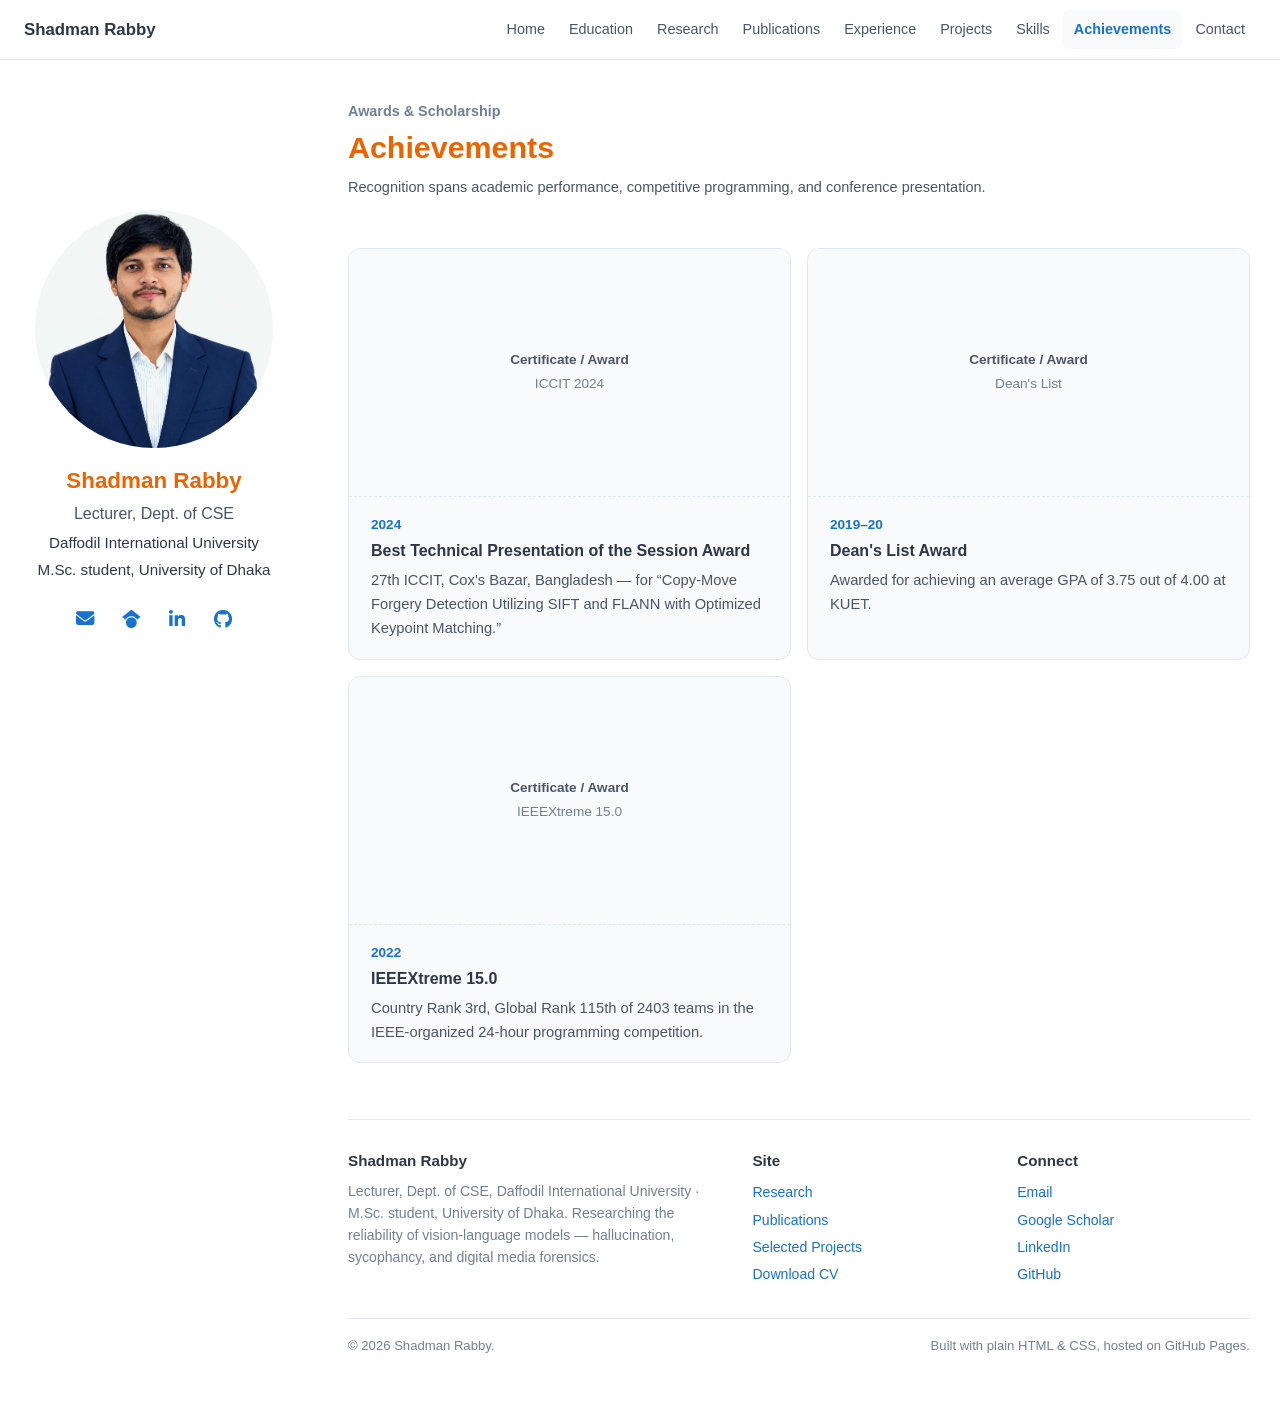
==== commit 58a3562d: "Update portrait image source for Shadman Rabby" ====
--- a/achievements.html
+++ b/achievements.html
@@ -51,7 +51,7 @@
 <div class="layout">
 
   <aside class="sidebar">
-    <img class="portrait" src="assets/Shadman_Rabby.jpg" alt="Portrait of Shadman Rabby" onerror="this.style.display='none'; this.nextElementSibling.style.display='flex';">
+    <img class="portrait" src="assets/Shadman.jpg" alt="Portrait of Shadman Rabby" onerror="this.style.display='none'; this.nextElementSibling.style.display='flex';">
     <div class="portrait-fallback" aria-hidden="true">SR</div>
     <p class="side-name">Shadman Rabby</p>
     <p class="role">Lecturer, Dept. of CSE</p>
--- a/style.css
+++ b/style.css
@@ -1,882 +1,543 @@
 /* =====================================================
-   Tokens
+   Shadman Rabby — portfolio stylesheet (shared by all pages)
+   Layout: fixed top nav + sticky profile sidebar + content
 ===================================================== */
-:root{
-  --ink: #16212B;
-  --ink-soft: #3A4550;
-  --muted: #4F5962;
-  --faint: #565E66;
-  --paper: #FAF9F6;
-  --paper-raised: #FFFFFF;
-  --paper-sunk: #F2F0E9;
-  --line: #E2E0D6;
-  --line-soft: #EAE8DF;
-  --accent: #3F6E5C;
-  --accent-deep: #2C4F41;
-  --accent-soft: #E7ECE7;
-  --accent-wash: #F2F4F1;
-  --gold: #6E4E22;
-  --gold-soft: #F1EAE0;
-  --serif: "Source Serif 4", Georgia, serif;
-  --sans: "IBM Plex Sans", -apple-system, BlinkMacSystemFont, "Segoe UI", sans-serif;
-  --mono: "IBM Plex Mono", monospace;
-  --sidebar-w: 264px;
-  --content-max: 1360px;
-  --radius-s: 6px;
-  --radius-m: 10px;
-  --radius-l: 14px;
-  --shadow-card: 0 1px 2px rgba(22,33,43,.04), 0 6px 20px -8px rgba(22,33,43,.10);
-  --shadow-card-hover: 0 2px 4px rgba(22,33,43,.06), 0 14px 30px -10px rgba(22,33,43,.16);
-}
-
-*{ box-sizing: border-box; }
-html{ scroll-behavior: smooth; }
-
-body{
-  margin:0;
-  background: var(--paper);
-  color: var(--ink);
-  font-family: var(--sans);
-  font-size: 16.5px;
+
+/* ---------- Tokens ---------- */
+:root {
+  --accent: #1772d0;
+  --accent-dark: #115a9e;
+  --heading: #ec6300;
+  --text: #2d3748;
+  --text-light: #4a5568;
+  --muted: #718096;
+  --border: #e2e8f0;
+  --card-bg: #f8fafc;
+  --bg: #ffffff;
+  --nav-height: 60px;
+  --max-width: 1340px;
+}
+
+* { box-sizing: border-box; }
+html { scroll-behavior: smooth; }
+
+body {
+  margin: 0;
+  background: var(--bg);
+  color: var(--text);
+  font-family: 'Inter', -apple-system, BlinkMacSystemFont, 'Segoe UI', Roboto, Helvetica, Arial, sans-serif;
+  font-size: 14.5px;
+  line-height: 1.65;
+  -webkit-font-smoothing: antialiased;
+}
+
+a { color: var(--accent); text-decoration: none; }
+a:hover { color: var(--accent-dark); text-decoration: underline; }
+p { margin: 0 0 1em; }
+img { max-width: 100%; }
+h1, h2, h3, h4 { margin: 0; }
+
+a:focus-visible, button:focus-visible, summary:focus-visible {
+  outline: 2px solid var(--accent);
+  outline-offset: 2px;
+}
+
+@media (prefers-reduced-motion: reduce) {
+  html { scroll-behavior: auto; }
+  * { transition: none !important; }
+}
+
+/* ---------- Top navigation ---------- */
+.site-nav {
+  position: fixed;
+  top: 0; left: 0; right: 0;
+  height: var(--nav-height);
+  background: rgba(255, 255, 255, 0.97);
+  border-bottom: 1px solid var(--border);
+  z-index: 1000;
+}
+.nav-inner {
+  max-width: var(--max-width);
+  height: 100%;
+  margin: 0 auto;
+  padding: 0 24px;
+  display: flex;
+  align-items: center;
+  justify-content: space-between;
+}
+.brand { font-weight: 700; font-size: 1.05rem; color: var(--text); }
+.brand:hover { color: var(--accent); text-decoration: none; }
+
+.nav-links { display: flex; gap: 2px; }
+.nav-links a {
+  padding: 8px 11px;
+  font-size: 0.9rem;
+  font-weight: 500;
+  color: var(--text-light);
+  border-radius: 6px;
+}
+.nav-links a:hover { color: var(--accent); background: var(--card-bg); text-decoration: none; }
+.nav-links a.is-active { color: var(--accent); background: var(--card-bg); font-weight: 600; }
+
+.nav-toggle {
+  display: none;
+  background: none;
+  border: none;
+  font-size: 1.3rem;
+  color: var(--text);
+  cursor: pointer;
+  padding: 6px 10px;
+}
+
+/* ---------- Layout ---------- */
+.layout {
+  max-width: var(--max-width);
+  margin: 0 auto;
+  padding: calc(var(--nav-height) + 40px) 24px 60px;
+  display: grid;
+  grid-template-columns: 260px minmax(0, 1fr);
+  gap: 64px;
+  align-items: start;
+}
+
+/* ---------- Sidebar ---------- */
+.sidebar {
+  position: sticky;
+  top: var(--nav-height);
+  height: calc(100vh - var(--nav-height));
+  display: flex;
+  flex-direction: column;
+  justify-content: center;
+  text-align: center;
+  margin-top: -40px;
+  padding-bottom: 110px;
+}
+.sidebar .portrait,
+.sidebar .portrait-fallback {
+  width: 238px;
+  height: 238px;
+  border-radius: 50%;
+  margin: 0 auto 18px;
+}
+.sidebar .portrait { object-fit: cover; display: block; }
+.sidebar .portrait-fallback {
+  display: none;
+  align-items: center;
+  justify-content: center;
+  background: var(--card-bg);
+  border: 1px solid var(--border);
+  color: var(--accent);
+  font-size: 3.2rem;
+  font-weight: 700;
+  letter-spacing: 0.04em;
+}
+.side-name { margin: 0 0 6px; color: var(--heading); font-size: 1.4rem; font-weight: 700; line-height: 1.3; }
+.sidebar .role { margin: 0 0 2px; font-size: 1rem; color: var(--text-light); }
+.sidebar .affiliation { margin: 0 0 2px; font-size: 0.95rem; }
+.profile-links { display: flex; justify-content: center; gap: 4px; margin: 14px 0 0; padding: 0; list-style: none; }
+.profile-links a {
+  display: inline-flex;
+  align-items: center;
+  justify-content: center;
+  width: 42px;
+  height: 42px;
+  border-radius: 50%;
+  font-size: 1.15rem;
+  color: var(--accent);
+  transition: background 0.15s ease, color 0.15s ease;
+}
+.profile-links a:hover { background: var(--accent); color: #fff; text-decoration: none; }
+
+/* ---------- Content ---------- */
+.content { max-width: 902px; }
+.content section { margin-bottom: 48px; }
+
+.content h2 {
+  margin: 0 0 18px;
+  color: var(--heading);
+  font-size: 1.35rem;
+  font-weight: 700;
+  padding-bottom: 10px;
+  border-bottom: 2px solid var(--border);
+  scroll-margin-top: calc(var(--nav-height) + 20px);
+}
+.section-head { display: flex; align-items: baseline; justify-content: space-between; gap: 12px; margin-bottom: 18px; }
+.section-head h2 { margin: 0; flex: 1; }
+.section-more { font-size: 0.9rem; font-weight: 500; white-space: nowrap; }
+.section-note { margin: -4px 0 16px; color: var(--muted); }
+
+/* ---------- Page header ---------- */
+.page-head { margin-bottom: 36px; }
+.eyebrow { margin: 0 0 4px; font-size: 0.9rem; font-weight: 600; color: var(--muted); }
+.page-title { font-size: 1.9rem; font-weight: 700; color: var(--heading); line-height: 1.25; margin: 0 0 10px; }
+.page-intro { margin: 0; max-width: 760px; color: var(--text-light); text-align: justify; }
+.prose p { text-align: justify; }
+
+/* ---------- Tags / chips ---------- */
+.tags { display: flex; flex-wrap: wrap; gap: 6px; margin-bottom: 6px; }
+.tag {
+  display: inline-block;
+  padding: 1px 10px;
+  border-radius: 999px;
+  font-size: 0.78rem;
+  font-weight: 600;
   line-height: 1.6;
-  -webkit-font-smoothing: antialiased;
-}
-
-/* =====================================================
-   Typography scale — H1 (page/hero) > H2 (section) >
-   H3 (card/research title) > H4 (subsection) >
-   H5 (minor metadata label) — consistent site-wide.
-===================================================== */
-h1,h2,h3,h4,h5{
-  font-family: var(--serif);
-  color: var(--ink);
-  font-weight: 600;
-  margin: 0 0 .4em;
-  line-height: 1.15;
-}
-h1{ font-size: clamp(2.15rem, 1.1rem + 2.4vw, 2.7rem); letter-spacing: -.01em; }
-h2{ font-size: clamp(1.4rem, 1.05rem + .7vw, 1.65rem); }
-h3{ font-size: 1.14rem; }
-h4{ font-size: 1rem; }
-h5{ font-family: var(--mono); font-size: .74rem; letter-spacing: .05em; text-transform: uppercase; color: var(--muted); font-weight: 500; }
-
-p{ margin: 0 0 1em; }
-
-a{ color: var(--accent); text-decoration: none; }
-a:hover{ text-decoration: underline; }
-a:focus-visible, .nav-toggle-btn:focus-visible, button:focus-visible{
-  outline: 2px solid var(--accent);
-  outline-offset: 3px;
-}
-
-img{ max-width: 100%; display:block; }
-
-@media (prefers-reduced-motion: reduce){
-  html{ scroll-behavior: auto; }
-  *{ animation: none !important; transition: none !important; }
-}
-
-/* =====================================================
-   Layout: sidebar + wide content canvas
-===================================================== */
-.layout{
-  display:flex;
-  min-height: 100vh;
-}
-
-.sidebar{
-  width: var(--sidebar-w);
-  flex-shrink:0;
-  border-right: 1px solid var(--line);
-  padding: 28px 20px;
-  position: sticky;
-  top:0;
-  height: 100vh;
-  overflow-y:auto;
-  display:flex;
-  flex-direction:column;
-}
-.sidebar-top{
-  display:flex;
-  align-items:center;
-  justify-content:space-between;
-  margin-bottom: 26px;
-}
-.wordmark{
-  font-family: var(--mono);
+  border: 1px solid transparent;
+}
+.tag--preprint  { background: #fff4e5; color: #b45309; border-color: #fde2b8; }
+.tag--published { background: #e8f5ec; color: #1e7a3c; border-color: #bfe3cb; }
+.tag--role      { background: #eaf3fc; color: var(--accent-dark); border-color: #c6dcf3; }
+.tag--prep      { background: #f1f5f9; color: var(--text-light); border-color: var(--border); }
+
+.chips { display: flex; flex-wrap: wrap; gap: 8px; margin: 0; padding: 0; list-style: none; }
+.chips li {
+  padding: 4px 14px;
+  border: 1px solid var(--border);
+  background: var(--card-bg);
+  border-radius: 999px;
+  font-size: 0.9rem;
+  color: var(--text-light);
+}
+.chips--blue li { background: #eaf3fc; border-color: #c6dcf3; color: var(--accent-dark); font-weight: 500; }
+
+/* ---------- Entry (research / publication / project) ---------- */
+.entry { display: flex; gap: 24px; padding: 18px 0; border-bottom: 1px solid var(--border); }
+.entry:first-of-type { padding-top: 6px; }
+.entry:last-child { border-bottom: none; }
+.entry-media { flex-shrink: 0; width: 250px; display: flex; flex-direction: column; gap: 12px; align-self: flex-start; }
+.entry-media img {
+  display: block;
+  width: 100%;
+  height: auto;
+  border-radius: 8px;
+  border: 1px solid var(--border);
+  background: var(--card-bg);
+}
+.entry-media img.contain { height: 190px; object-fit: contain; }
+.entry-info { min-width: 0; flex: 1; }
+.entry-title { display: block; margin: 0 0 6px; font-size: 1.02rem; font-weight: 600; line-height: 1.35; color: var(--text); }
+.entry-sub { margin: 0 0 8px; font-size: 0.92rem; font-style: italic; color: var(--muted); }
+.entry-text { margin: 0 0 10px; font-size: 0.92rem; color: var(--text-light); }
+.entry-links { font-size: 0.88rem; line-height: 1.8; margin: 0; }
+.entry-links i { margin-right: 5px; }
+.entry-links .sep { color: var(--muted); margin: 0 6px; }
+.entry-note { margin: 8px 0 0; font-size: 0.85rem; color: var(--muted); }
+.pub-id { color: var(--muted); font-weight: 600; margin-right: 8px; }
+.pub-authors { margin: 0 0 2px; font-size: 0.92rem; color: var(--text-light); }
+.pub-authors b { color: var(--text); }
+.pub-venue { margin: 0 0 8px; font-size: 0.92rem; font-style: italic; color: var(--muted); }
+.pub-key { margin: 10px 0 0; font-size: 0.82rem; color: var(--muted); }
+
+/* ---------- Action buttons: Summary / Pre-print / Code ---------- */
+.entry-actions { display: flex; flex-wrap: wrap; gap: 8px; margin-top: 12px; }
+.act-btn {
+  display: inline-flex;
+  align-items: center;
+  gap: 7px;
+  padding: 5px 16px;
+  border: 1px solid var(--accent);
+  border-radius: 6px;
+  background: transparent;
+  color: var(--accent);
+  font-family: inherit;
+  font-size: 0.9rem;
   font-weight: 500;
-  font-size: 15px;
-  color: var(--ink);
-  border: 1px solid var(--line);
-  padding: 4px 8px;
-  border-radius: var(--radius-s);
-}
-.wordmark:hover{ text-decoration:none; border-color: var(--accent); color: var(--accent); }
-
-.side-nav{
-  display:flex;
-  flex-direction:column;
-  gap: 1px;
-  flex: 1;
-}
-.side-nav a{
-  display:flex;
-  align-items:center;
-  gap: 10px;
-  color: var(--ink-soft);
-  font-size: 14.5px;
-  padding: 8px 10px;
-  border-left: 2px solid transparent;
-  border-radius: 0 var(--radius-s) var(--radius-s) 0;
-}
-.side-nav a svg{ flex-shrink:0; opacity:.75; }
-.side-nav a:hover{ color: var(--accent); text-decoration:none; background: var(--accent-wash); }
-.side-nav a:hover svg{ opacity: 1; }
-.side-nav a.is-active{
-  color: var(--accent-deep);
-  border-left-color: var(--accent);
-  background: var(--accent-soft);
-  font-weight: 600;
-}
-.side-nav a.is-active svg{ opacity: 1; }
-
-.sidebar-bottom{
-  display:flex;
-  flex-direction:column;
-  gap: 6px;
-  padding-top: 18px;
-  margin-top: 18px;
-  border-top: 1px solid var(--line);
-}
-.sidebar-bottom a{
-  display:flex;
-  align-items:center;
+  line-height: 1.5;
+  cursor: pointer;
+  user-select: none;
+  transition: background 0.15s ease, color 0.15s ease;
+}
+.act-btn:hover,
+.summary-btn[aria-expanded="true"] { background: var(--accent); color: #fff; text-decoration: none; }
+.summary-btn::after { content: "\25BE"; }
+.summary-btn[aria-expanded="true"]::after { content: "\25B4"; }
+
+/* ---------- Summary panel (revealed by the Summary button) ---------- */
+.summary-panel {
+  margin-top: 12px;
+  padding: 12px 16px;
+  background: var(--card-bg);
+  border-left: 3px solid var(--accent);
+  border-radius: 0 8px 8px 0;
+}
+.summary-panel[hidden] { display: none; }
+.summary-panel > p { margin: 0; font-size: 0.9rem; text-align: justify; color: var(--text-light); }
+.detail-list { margin: 0; padding-left: 20px; font-size: 0.92rem; color: var(--text-light); }
+.detail-list li { margin-bottom: 6px; line-height: 1.55; }
+.detail-list li:last-child { margin-bottom: 0; }
+.detail-list b { color: var(--text); }
+
+/* Legacy <details> Summary toggle — kept so older markup still works */
+details.summary-toggle { margin-top: 12px; }
+details.summary-toggle > summary {
+  display: inline-block;
+  cursor: pointer;
+  color: var(--accent);
+  border: 1px solid var(--accent);
+  border-radius: 6px;
+  padding: 5px 16px;
+  font-size: 0.9rem;
+  font-weight: 500;
+  list-style: none;
+  user-select: none;
+  transition: background 0.15s ease, color 0.15s ease;
+}
+details.summary-toggle > summary::-webkit-details-marker { display: none; }
+details.summary-toggle > summary::marker { content: ""; }
+details.summary-toggle > summary::after { content: " \2193"; }
+details.summary-toggle[open] > summary::after { content: " \2191"; }
+details.summary-toggle > summary:hover { background: var(--accent); color: #fff; }
+
+/* ---------- Metrics ---------- */
+.metrics { display: flex; flex-wrap: wrap; gap: 10px; margin: 12px 0; }
+.metric {
+  display: flex;
+  align-items: baseline;
   gap: 8px;
-  font-size: 13px;
+  padding: 6px 14px;
+  background: var(--card-bg);
+  border: 1px solid var(--border);
+  border-left: 3px solid var(--accent);
+  border-radius: 0 8px 8px 0;
+}
+.metric-num { font-size: 1.15rem; font-weight: 700; color: var(--accent); }
+.metric-label { font-size: 0.85rem; color: var(--text-light); }
+
+/* ---------- Cards & grids ---------- */
+.grid { display: grid; gap: 16px; }
+.grid--2 { grid-template-columns: repeat(2, minmax(0, 1fr)); }
+.grid--auto { grid-template-columns: repeat(auto-fit, minmax(240px, 1fr)); }
+.card {
+  background: var(--card-bg);
+  border: 1px solid var(--border);
+  border-radius: 12px;
+  padding: 16px 22px;
+}
+.card h3 { font-size: 1rem; font-weight: 600; margin-bottom: 6px; line-height: 1.35; }
+.card p { margin: 0 0 8px; font-size: 0.92rem; color: var(--text-light); }
+.card p:last-child { margin-bottom: 0; }
+.card .tags { margin-bottom: 8px; }
+.card em { color: var(--text); font-weight: 500; }
+.stack { display: grid; gap: 12px; }
+
+/* ---------- Placeholders (for images you add later) ---------- */
+.ph {
+  display: flex;
+  flex-direction: column;
+  align-items: center;
+  justify-content: center;
+  text-align: center;
+  gap: 2px;
+  aspect-ratio: 4 / 3;
+  width: 100%;
+  border: 1.5px dashed var(--border);
+  border-radius: 8px;
+  background: var(--card-bg);
   color: var(--muted);
-  padding: 3px 2px;
-}
-.sidebar-bottom a svg{ opacity:.7; flex-shrink:0; }
-.sidebar-bottom a:hover{ color: var(--accent); text-decoration:none; }
-.sidebar-bottom a:hover svg{ opacity: 1; }
-
-.nav-toggle{ display:none; }
-.nav-toggle-btn{
-  display:none;
-  flex-direction:column;
-  gap:5px;
-  cursor:pointer;
-  padding: 6px;
-}
-.nav-toggle-btn span{ width: 22px; height: 2px; background: var(--ink); }
-
-/* Wide, art-directed content canvas: no unexplained empty right side on
-   desktop, a controlled gutter, and a hard cap so line lengths stay
-   comfortable on ultra-wide displays. */
-.content{
-  flex: 1;
-  min-width: 0;
-  max-width: var(--content-max);
-  padding: 52px clamp(28px, 4vw, 64px) 0;
-}
-
-/* =====================================================
-   Footer
-===================================================== */
-.site-footer{
-  margin-top: 72px;
-  border-top: 1px solid var(--line);
-  padding: 36px 0 40px;
-}
-.footer-grid{
-  display:grid;
-  grid-template-columns: 1.3fr 1fr 1fr;
-  gap: 28px;
-  margin-bottom: 24px;
-}
-.footer-col h4{
-  font-family: var(--mono);
-  font-size: 11.5px;
-  letter-spacing: .06em;
-  text-transform: uppercase;
-  color: var(--muted);
+  font-size: 0.85rem;
+}
+.ph-label { font-weight: 600; color: var(--text-light); }
+.ph--wide { aspect-ratio: 16 / 9; border-radius: 8px 8px 0 0; border-width: 0 0 1.5px 0; }
+
+/* ---------- Timeline (Education / Experience) ---------- */
+.timeline { position: relative; margin: 0 0 48px; padding-left: 26px; }
+.timeline::before { content: ""; position: absolute; left: 5px; top: 8px; bottom: 8px; width: 2px; background: var(--border); }
+.timeline-item { position: relative; margin-bottom: 20px; }
+.timeline-item:last-child { margin-bottom: 0; }
+.timeline-dot {
+  position: absolute;
+  left: -26px;
+  top: 22px;
+  width: 12px;
+  height: 12px;
+  border-radius: 50%;
+  background: var(--accent);
+  border: 2px solid #fff;
+  box-shadow: 0 0 0 1px var(--accent);
+}
+.timeline-card {
+  display: flex;
+  gap: 24px;
+  background: var(--card-bg);
+  border: 1px solid var(--border);
+  border-radius: 12px;
+  padding: 20px 24px;
+}
+.timeline-body { flex: 1; min-width: 0; }
+.timeline-media { flex-shrink: 0; width: 200px; align-self: flex-start; }
+.entry-head { display: flex; flex-wrap: wrap; align-items: baseline; justify-content: space-between; gap: 4px 16px; margin-bottom: 2px; }
+.entry-head h3 { font-size: 1.05rem; font-weight: 600; }
+.entry-date { font-size: 0.88rem; font-weight: 600; color: var(--accent); white-space: nowrap; }
+.timeline-body .entry-org { margin: 0 0 8px; font-size: 0.95rem; color: var(--text-light); }
+.timeline-body .entry-desc { margin: 0 0 10px; font-size: 0.92rem; color: var(--text-light); }
+.facts { margin: 0; display: grid; gap: 6px; }
+.fact { display: flex; gap: 12px; font-size: 0.9rem; }
+.fact dt { width: 64px; flex-shrink: 0; font-weight: 600; color: var(--text); }
+.fact dd { margin: 0; color: var(--text-light); }
+.bullet-groups { display: grid; grid-template-columns: repeat(auto-fit, minmax(220px, 1fr)); gap: 16px; margin-top: 12px; }
+.bullet-group h4 { font-size: 0.92rem; font-weight: 600; margin-bottom: 4px; }
+.bullet-group ul { margin: 0; padding-left: 20px; font-size: 0.9rem; color: var(--text-light); }
+
+.service-list { list-style: none; margin: 0; padding: 0; }
+.service-list li {
+  display: flex;
+  justify-content: space-between;
+  align-items: baseline;
+  gap: 16px;
+  padding: 10px 0;
+  border-bottom: 1px solid var(--border);
+  font-size: 0.93rem;
+}
+.service-list li:last-child { border-bottom: none; }
+.service-list .tag { margin-right: 8px; }
+.service-list .date { flex-shrink: 0; font-size: 0.88rem; font-weight: 600; color: var(--accent); }
+
+/* ---------- Skills ---------- */
+.skill-icon { color: var(--accent); margin-right: 8px; }
+.skill-context { margin-top: 10px !important; font-size: 0.88rem !important; color: var(--muted) !important; }
+.judge-list { display: grid; gap: 10px; margin: 0; }
+.judge { padding: 10px 16px; background: var(--card-bg); border: 1px solid var(--border); border-radius: 8px; }
+.judge-label { display: inline-block; width: 100px; font-weight: 600; color: var(--text); }
+
+/* ---------- Achievements ---------- */
+.achieve-card { padding: 0; overflow: hidden; }
+.achieve-body { padding: 16px 22px 18px; }
+.achieve-year { display: inline-block; margin-bottom: 4px; font-size: 0.85rem; font-weight: 700; color: var(--accent); }
+
+/* ---------- Contact ---------- */
+.contact-card {
+  display: flex;
+  align-items: center;
+  gap: 14px;
+  padding: 14px 18px;
+  background: var(--card-bg);
+  border: 1px solid var(--border);
+  border-radius: 12px;
+  color: var(--text);
+  transition: border-color 0.15s ease;
+}
+.contact-card:hover { border-color: var(--accent); text-decoration: none; color: var(--text); }
+.contact-icon {
+  flex-shrink: 0;
+  width: 40px;
+  height: 40px;
+  border-radius: 50%;
+  display: flex;
+  align-items: center;
+  justify-content: center;
+  background: #eaf3fc;
+  color: var(--accent);
+  font-size: 1.05rem;
+}
+.contact-label { display: block; font-weight: 600; font-size: 0.95rem; }
+.contact-value { display: block; font-size: 0.88rem; color: var(--muted); word-break: break-all; }
+.contact-col h3 { color: var(--heading); font-size: 1.1rem; font-weight: 700; margin-bottom: 4px; }
+.contact-col-note { margin: 0 0 14px; font-size: 0.9rem; color: var(--muted); }
+
+/* ---------- Buttons / call-to-action ---------- */
+.btn-row { display: flex; flex-wrap: wrap; gap: 10px; margin-top: 16px; }
+.btn {
+  display: inline-flex;
+  align-items: center;
+  gap: 8px;
+  padding: 8px 18px;
+  border: 1px solid var(--accent);
+  border-radius: 6px;
+  font-size: 0.92rem;
   font-weight: 500;
-  margin-bottom: 12px;
-}
-.footer-col p{ font-size: 13.5px; color: var(--ink-soft); max-width: 34ch; }
-.footer-links{ list-style:none; margin:0; padding:0; display:flex; flex-direction:column; gap:7px; }
-.footer-links a{ font-size: 13.5px; color: var(--ink-soft); }
-.footer-links a:hover{ color: var(--accent); }
-.footer-bottom{
-  padding-top: 18px;
-  border-top: 1px solid var(--line-soft);
-  font-size: 12.5px;
-  color: var(--muted);
-  display:flex;
-  justify-content:space-between;
-  flex-wrap:wrap;
+  color: var(--accent);
+  background: #fff;
+  transition: background 0.15s ease, color 0.15s ease;
+}
+.btn:hover { background: var(--accent); color: #fff; text-decoration: none; }
+.btn--solid { background: var(--accent); color: #fff; }
+.btn--solid:hover { background: var(--accent-dark); border-color: var(--accent-dark); }
+.btn--sm { padding: 5px 14px; font-size: 0.88rem; }
+.cta-band {
+  padding: 24px 28px;
+  background: var(--card-bg);
+  border: 1px solid var(--border);
+  border-left: 4px solid var(--accent);
+  border-radius: 0 12px 12px 0;
+}
+.cta-band h2 { all: unset; display: block; font-size: 1.2rem; font-weight: 700; color: var(--heading); margin-bottom: 6px; }
+.cta-band p { margin: 0; color: var(--text-light); }
+
+/* ---------- Home ---------- */
+.hero { margin-bottom: 40px; }
+.hero h1 { font-size: 2.3rem; font-weight: 700; color: var(--heading); line-height: 1.2; margin-bottom: 12px; }
+.hero-tagline { max-width: 760px; color: var(--text-light); text-align: justify; font-size: 1rem; }
+.glance { display: grid; grid-template-columns: repeat(auto-fit, minmax(150px, 1fr)); gap: 12px; margin: 18px 0; }
+.glance > div { padding: 12px 16px; background: var(--card-bg); border: 1px solid var(--border); border-radius: 12px; }
+.glance-num { display: block; font-size: 1.5rem; font-weight: 700; color: var(--accent); line-height: 1.2; }
+.glance-label { font-size: 0.85rem; color: var(--text-light); }
+.update-list { list-style: none; margin: 0; padding: 0; }
+.update-list li { display: flex; gap: 16px; padding: 8px 0; border-bottom: 1px solid var(--border); font-size: 0.92rem; }
+.update-list li:last-child { border-bottom: none; }
+.update-date { flex-shrink: 0; width: 76px; font-weight: 600; color: var(--accent); }
+.focus-icon { color: var(--accent); font-size: 1.1rem; margin-bottom: 8px; display: block; }
+.preview-card { display: block; padding: 0; overflow: hidden; color: var(--text); transition: border-color 0.15s ease; }
+.preview-card:hover { border-color: var(--accent); text-decoration: none; color: var(--text); }
+.preview-card img { display: block; width: 100%; height: 190px; object-fit: contain; background: #fff; border-bottom: 1px solid var(--border); border-radius: 0; }
+.preview-body { padding: 14px 20px 16px; }
+.preview-meta { font-size: 0.82rem; color: var(--muted); }
+.mini-achieve { display: flex; gap: 14px; align-items: center; padding: 12px 0; border-bottom: 1px solid var(--border); }
+.mini-achieve:last-child { border-bottom: none; }
+.mini-achieve i { flex-shrink: 0; width: 38px; height: 38px; display: flex; align-items: center; justify-content: center; border-radius: 50%; background: #fff4e5; color: #b45309; }
+.mini-achieve b { display: block; font-size: 0.95rem; }
+.mini-achieve span { font-size: 0.88rem; color: var(--muted); }
+
+/* ---------- Footer ---------- */
+.site-footer { margin-top: 56px; padding-top: 28px; border-top: 1px solid var(--border); font-size: 0.88rem; color: var(--muted); }
+.footer-grid { display: grid; grid-template-columns: 1.6fr 1fr 1fr; gap: 32px; }
+.footer-col h4 { margin: 0 0 8px; font-size: 0.95rem; color: var(--text); }
+.footer-col p { margin: 0; line-height: 1.55; }
+.footer-links { list-style: none; margin: 0; padding: 0; }
+.footer-links li { margin-bottom: 4px; }
+.footer-bottom {
+  display: flex;
+  justify-content: space-between;
+  flex-wrap: wrap;
   gap: 8px;
-}
-
-/* legacy single-line footer (still used as a light fallback) */
-.page-footer{
-  margin-top: 60px;
-  padding-top: 20px;
-  border-top: 1px solid var(--line);
-  font-size: 12.5px;
-  color: var(--muted);
-}
-
-/* =====================================================
-   Mobile: sidebar collapses to a top bar
-===================================================== */
-@media (max-width: 900px){
-  .content{ max-width: 100%; }
-}
-@media (max-width: 780px){
-  .layout{ flex-direction: column; }
-  .sidebar{
-    width: 100%;
-    height: auto;
-    position: sticky;
-    top:0;
-    z-index: 20;
-    background: rgba(250,249,246,.97);
-    backdrop-filter: blur(6px);
-    padding: 14px 20px;
+  margin-top: 28px;
+  padding-top: 16px;
+  border-top: 1px solid var(--border);
+  font-size: 0.82rem;
+}
+
+/* ---------- Responsive ---------- */
+@media (max-width: 1100px) {
+  .nav-links a { padding: 8px 8px; font-size: 0.86rem; }
+}
+
+@media (max-width: 992px) {
+  .nav-toggle { display: block; }
+  .nav-links {
+    display: none;
+    position: absolute;
+    top: var(--nav-height);
+    left: 0; right: 0;
+    flex-direction: column;
+    gap: 0;
+    background: #fff;
+    border-bottom: 1px solid var(--border);
+    padding: 8px 0;
   }
-  .sidebar-top{ margin-bottom:0; }
-  .nav-toggle-btn{ display:flex; }
-  .side-nav{
-    max-height:0;
-    overflow:hidden;
-    transition: max-height .25s ease;
-    margin-top: 0;
-  }
-  .sidebar-bottom{
-    max-height:0;
-    overflow:hidden;
-    border-top:none;
-    margin-top:0;
-    padding-top:0;
-    transition: max-height .25s ease;
-  }
-  .nav-toggle:checked ~ .sidebar .side-nav,
-  .nav-toggle:checked + .sidebar .side-nav{ max-height: 460px; margin-top: 14px; }
-  .nav-toggle:checked + .sidebar .sidebar-bottom{ max-height: 240px; margin-top: 10px; padding-top: 14px; border-top: 1px solid var(--line); }
-  .content{ padding: 32px 20px 0; }
-  .footer-grid{ grid-template-columns: 1fr; gap: 22px; }
-  .footer-bottom{ flex-direction: column; }
-}
-
-/* =====================================================
-   Section header (shared across inner pages)
-===================================================== */
-.eyebrow{ font-family: var(--mono); font-size: 12.5px; letter-spacing:.04em; color: var(--accent); margin: 0 0 10px; text-transform: uppercase; }
-.page-hero{ padding-bottom: 28px; border-bottom: 1px solid var(--line); margin-bottom: 38px; }
-.page-title{ margin-bottom: 10px; }
-.page-title.has-intro{ margin-bottom: 8px; }
-.page-intro{ color: var(--ink-soft); font-size: 15.5px; max-width: 72ch; margin: 0; }
-
-.section-block{ margin: 52px 0; }
-.section-block:first-of-type{ margin-top: 0; }
-.section-head{ display:flex; align-items:baseline; justify-content:space-between; gap: 16px; flex-wrap:wrap; margin-bottom: 22px; }
-.section-head h2{ margin:0; }
-.section-head .section-tag{ margin:0; }
-.section-mark{ width:9px; height:9px; background: var(--accent); display:inline-block; margin-right: 8px; border-radius: 2px; }
-.section-more{ font-size: 13px; font-family: var(--mono); color: var(--accent); white-space: nowrap; }
-.subhead-lg{
-  margin-top: 38px;
-  padding-top: 18px;
-  border-top: 1px solid var(--line);
-}
-
-/* =====================================================
-   Master card grid system — the single responsive rule
-   for every page of independent cards.
-   Mobile: 1 col · Tablet ≥680px: 2 col · Desktop ≥1040px: 3 col
-===================================================== */
-.project-grid,
-.skill-grid,
-.achieve-grid,
-.preview-grid,
-.focus-grid,
-.pub-grid,
-.prep-grid,
-.gallery-grid{
-  display:grid;
-  grid-template-columns: 1fr;
-  gap: 20px;
-}
-@media (min-width: 680px){
-  .project-grid,
-  .skill-grid,
-  .achieve-grid,
-  .preview-grid,
-  .focus-grid,
-  .pub-grid,
-  .prep-grid{
-    grid-template-columns: repeat(2, 1fr);
-  }
-  .gallery-grid{ grid-template-columns: repeat(3, 1fr); }
-}
-@media (min-width: 1040px){
-  .project-grid,
-  .skill-grid,
-  .achieve-grid,
-  .preview-grid,
-  .focus-grid,
-  .pub-grid,
-  .prep-grid{
-    grid-template-columns: repeat(3, 1fr);
-  }
-}
-/* Rows with only 1–2 items should not stretch into ghost columns */
-.grid-cols-2{ grid-template-columns: 1fr !important; }
-@media (min-width: 680px){ .grid-cols-2{ grid-template-columns: repeat(2,1fr) !important; } }
-
-/* =====================================================
-   Buttons
-===================================================== */
-.btn-row{ display:flex; flex-wrap:wrap; gap:10px; }
-.btn{
-  display:inline-flex;
-  align-items:center;
-  gap: 7px;
-  border: 1px solid var(--ink);
-  color: var(--ink) !important;
-  padding: 9px 16px;
-  font-size: 14.5px;
-  font-weight: 500;
-  border-radius: var(--radius-s);
-  text-decoration:none !important;
-  background: transparent;
-  transition: background .15s ease, color .15s ease, border-color .15s ease;
-}
-.btn:hover{ background: var(--ink); color: var(--paper) !important; }
-.btn--ghost{ border-color: var(--line); color: var(--ink-soft) !important; }
-.btn--ghost:hover{ background: var(--accent-soft); border-color: var(--accent); color: var(--accent-deep) !important; }
-.btn--accent{ border-color: var(--accent); color: var(--accent-deep) !important; }
-.btn--accent:hover{ background: var(--accent); color: #fff !important; }
-.btn--sm{ padding: 6px 12px; font-size: 13px; }
-
-.cv-btn{ /* alias kept for compatibility */
-  display:inline-block;
-  border: 1px solid var(--ink);
-  color: var(--ink) !important;
-  padding: 9px 16px;
-  font-size: 14.5px;
-  text-decoration:none !important;
-  border-radius: var(--radius-s);
-}
-.cv-btn:hover{ background: var(--ink); color: var(--paper) !important; }
-.cv-btn--ghost{ border-color: var(--line); color: var(--ink-soft) !important; }
-.cv-btn--ghost:hover{ background: var(--accent-soft); border-color: var(--accent); color: var(--accent-deep) !important; }
-
-.icon-link{ display:inline-flex; align-items:center; gap:5px; font-family: var(--mono); font-size: 13px; color: var(--accent-deep); }
-.icon-link svg{ flex-shrink:0; }
-.icon-link:hover{ color: var(--accent-deep); }
-
-/* =====================================================
-   Home hero
-===================================================== */
-.hero-page{ padding-bottom: 6px; margin-bottom: 38px; }
-.hero-grid{ display:grid; grid-template-columns: 1.5fr 1fr; gap: 48px; align-items:center; padding-bottom: 34px; border-bottom: 1px solid var(--line); margin-bottom: 38px; }
-.hero-portrait-wrap{ position:relative; max-width: 320px; margin-left:auto; }
-.hero-portrait{
-  position:relative;
-  border-radius: var(--radius-l);
-  overflow:hidden;
-  border: 1px solid var(--line);
-  aspect-ratio: 4 / 5;
-  background: var(--accent-soft);
-}
-.hero-portrait img{ width:100%; height:100%; object-fit:cover; }
-.hero-portrait-corner{
-  position:absolute; width:26px; height:26px;
-  border-color: var(--accent); border-style: solid; border-width:0;
-}
-.hero-portrait-wrap::before, .hero-portrait-wrap::after{
-  content:""; position:absolute; width:34px; height:34px; pointer-events:none;
-}
-.hero-portrait-wrap::before{ top:-10px; left:-10px; border-top:2px solid var(--accent); border-left:2px solid var(--accent); border-radius: 4px 0 0 0; }
-.hero-portrait-wrap::after{ bottom:-10px; right:-10px; border-bottom:2px solid var(--accent); border-right:2px solid var(--accent); border-radius: 0 0 4px 0; }
-
-.avatar, .avatar-fallback{
-  width: 108px; height: 108px;
-  border-radius: 50%;
-  object-fit: cover;
-  margin-bottom: 20px;
-}
-.avatar-fallback{
-  display:none;
-  align-items:center; justify-content:center;
-  background: var(--accent-soft);
-  border: 1px solid var(--line);
-  color: var(--accent);
-  font-family: var(--serif);
-  font-size: 2rem;
-}
-.hero-page h1{ line-height: 1.05; margin-bottom: .35em; }
-.hero-tagline{ font-size: 1.07rem; color: var(--ink-soft); max-width: 60ch; margin-bottom: 20px; }
-.hero-tags{ list-style:none; display:flex; flex-wrap:wrap; gap: 7px 8px; padding:0; margin: 0 0 24px; }
-.hero-tags li{ font-size: 12px; font-family: var(--mono); color: var(--accent-deep); background: var(--accent-soft); border: 1px solid var(--accent-soft); padding: 4px 10px; border-radius: 20px; }
-.hero-actions{ display:flex; flex-wrap:wrap; gap:10px; }
-
-/* Home dashboard row: About (left) + at-a-glance / status (right) side by side */
-.home-dash{
-  display:grid;
-  grid-template-columns: 1.5fr 1fr;
-  gap: 40px;
-  align-items: start;
-  margin-bottom: 48px;
-}
-.about-block{ margin-bottom: 0; min-width:0; }
-.about-block p{ max-width: 66ch; }
-.glance-grid{
-  display:grid;
-  grid-template-columns: repeat(3, minmax(0,1fr));
-  gap: 12px;
-  margin: 22px 0 0;
-}
-.glance-grid > div{
-  border-top: 2px solid var(--accent);
-  display:flex; flex-direction:column;
-  background: var(--paper-raised);
-  border-left: 1px solid var(--line-soft); border-right: 1px solid var(--line-soft); border-bottom: 1px solid var(--line-soft);
-  padding: 12px 12px 14px;
-  border-radius: 0 0 var(--radius-s) var(--radius-s);
-}
-.glance-num{ font-family: var(--serif); font-size: 1.7rem; font-weight:600; color: var(--accent); }
-.glance-label{ font-size: 11.5px; color: var(--muted); }
-.about-cta{ font-size: 14.5px; color: var(--ink-soft); margin-top: 18px; }
-
-/* Sidebar status/updates card used beside About on the home dashboard */
-.status-card{
-  background: var(--paper-raised);
-  border: 1px solid var(--line);
-  border-radius: var(--radius-l);
-  padding: 22px 22px 20px;
-  box-shadow: var(--shadow-card);
-  min-width: 0;
-}
-.status-card h2{ font-size: 1.05rem; margin-bottom: 14px; }
-.status-card .update-list{ max-width: none; }
-.status-card .update-list li{ font-size: 13.5px; padding: 9px 0; gap: 12px; }
-.status-card .update-date{ min-width: 62px; font-size: 11.5px; }
-
-/* =====================================================
-   Metric cards (quantitative results)
-===================================================== */
-.metric-row{ display:flex; flex-wrap:wrap; gap: 12px; margin: 16px 0 18px; }
-.metric-card{
-  flex: 1 1 140px;
-  background: var(--accent-wash);
-  border: 1px solid var(--accent-soft);
-  border-radius: var(--radius-m);
-  padding: 14px 16px;
-}
-.metric-num{ display:block; font-family: var(--serif); font-size: 1.65rem; font-weight: 700; color: var(--accent-deep); line-height:1.1; }
-.metric-label{ display:block; font-size: 12px; color: var(--muted); margin-top: 4px; }
-
-/* =====================================================
-   Media placeholder system
-===================================================== */
-.media-placeholder{
-  position:relative;
-  border: 1px dashed #CBC7B9;
-  border-radius: var(--radius-m);
-  background:
-    radial-gradient(var(--line) 1px, transparent 1px) 0 0/16px 16px,
-    var(--paper-sunk);
-  display:flex;
-  flex-direction:column;
-  align-items:center;
-  justify-content:center;
-  gap: 10px;
-  text-align:center;
-  padding: 20px;
-  overflow:hidden;
-  color: var(--faint);
-}
-.media-placeholder svg{ color: var(--accent); opacity:.6; }
-.media-placeholder-label{ font-family: var(--mono); font-size: 11.5px; letter-spacing:.03em; text-transform:uppercase; color: var(--muted); }
-.media-placeholder-sub{ font-size: 11px; color: var(--faint); max-width: 22ch; }
-.media-placeholder--16x10{ aspect-ratio: 16 / 10; }
-.media-placeholder--4x3{ aspect-ratio: 4 / 3; }
-.media-placeholder--1x1{ aspect-ratio: 1 / 1; }
-.media-placeholder--3x2{ aspect-ratio: 3 / 2; }
-.media-placeholder--wide{ aspect-ratio: 16 / 7; }
-.media-placeholder--16x7{ aspect-ratio: 16 / 7; }
-.media-placeholder.has-shadow{ box-shadow: var(--shadow-card); }
-
-/* =====================================================
-   Real uploaded images — consistent frame system.
-   Photographic figures use object-fit:cover; diagrams,
-   plots and certificates use object-fit:contain so nothing
-   is cropped or distorted.
-===================================================== */
-.media-image{
-  width: 100%;
-  height: 100%;
-  display:block;
-  object-fit: cover;
-  border-radius: var(--radius-m);
-  border: 1px solid var(--line);
-  background: var(--paper-sunk);
-}
-.media-image--contain{ object-fit: contain; }
-.media-image--4x3{ aspect-ratio: 4 / 3; }
-.media-image--3x2{ aspect-ratio: 3 / 2; }
-.media-image--1x1{ aspect-ratio: 1 / 1; }
-.media-image--16x10{ aspect-ratio: 16 / 10; }
-.media-image--16x7{ aspect-ratio: 16 / 7; }
-.media-image.has-shadow{ box-shadow: var(--shadow-card); }
-
-/* Horizontal image gallery — multiple figures/screenshots sit
-   side by side instead of stacking; a lone image simply fills
-   the row. Used inside .research-media, .pub-thumb, project cards. */
-.research-media,
-.pub-thumb{
-  display:grid;
-  grid-template-columns: repeat(auto-fit, minmax(150px, 1fr));
-  gap: 14px;
-  align-content: start;
-  min-width: 0;
-}
-.research-media .media-image,
-.research-media .media-placeholder,
-.pub-thumb .media-image,
-.pub-thumb .media-placeholder{ width:100%; height:100%; min-height: 0; }
-
-/* =====================================================
-   Research blocks — horizontal editorial panel, ~55/45
-===================================================== */
-.section-block{ counter-reset: research-idx; }
-.research-block{
-  display:grid;
-  grid-template-columns: minmax(0, 1.22fr) minmax(0, 1fr);
-  align-items: start;
-  gap: 32px;
-  background: var(--paper-raised);
-  border: 1px solid var(--line);
-  border-radius: var(--radius-l);
-  padding: 28px;
-  margin-bottom: 26px;
-  box-shadow: var(--shadow-card);
-  transition: box-shadow .18s ease, border-color .18s ease;
-  position: relative;
-  counter-increment: research-idx;
-}
-.research-block::before{
-  content: counter(research-idx, decimal-leading-zero);
-  position: absolute;
-  top: -10px;
-  left: 24px;
-  font-family: var(--mono);
-  font-size: 11px;
-  font-weight: 500;
-  letter-spacing: .05em;
-  color: var(--muted);
-  background: var(--paper);
-  padding: 0 8px;
-  line-height: 1.4;
-}
-.research-block:hover{ box-shadow: var(--shadow-card-hover); border-color: #CBC7B9; }
-.research-block .metric-num{ font-size: 1.85rem; }
-.research-block--reverse{ grid-template-columns: minmax(0, 1fr) minmax(0, 1.22fr); }
-.research-block--reverse .research-media{ order: -1; }
-.research-body{ min-width: 0; }
-.research-media{ min-width: 0; align-self: start; }
-.research-body .entry-head{ margin-bottom: 4px; }
-.research-body h3{ font-size: 1.2rem; }
-.research-meta-row{ display:flex; flex-wrap:wrap; gap: 6px 10px; align-items:center; margin: 2px 0 12px; }
-
-.research-detail-list{ list-style:none; margin: 0 0 14px; padding:0; display:flex; flex-direction:column; gap:8px; }
-.research-detail-list li{ font-size: 14px; color: var(--ink-soft); padding-left: 18px; position:relative; }
-.research-detail-list li::before{ content:""; position:absolute; left:0; top:.55em; width:6px; height:6px; background: var(--accent); border-radius:1px; }
-.research-detail-list b{ color: var(--ink); font-weight:600; }
-
-/* =====================================================
-   Badges / tags
-===================================================== */
-.tag{ font-family: var(--mono); font-size: 11.5px; padding: 3px 9px; border: 1px solid var(--line); color: var(--ink-soft); border-radius: 20px; display:inline-block; max-width: 100%; }
-.tag--published{ border-color: var(--accent); color: var(--accent-deep); background: var(--accent-soft); }
-.tag--submitted{ color: var(--muted); }
-.tag--preprint{ border-color: #C9B78F; color: var(--gold); background: var(--gold-soft); }
-.tag--prep{ color: var(--faint); border-style:dashed; }
-.tag--role{ background: var(--paper-sunk); border-color: var(--line-soft); }
-
-.hero-interests{
-  list-style:none; display:flex; flex-wrap:wrap;
-  gap: 8px 10px; padding:0; margin: 0 0 34px;
-}
-.hero-interests li{ font-size: 13px; font-family: var(--mono); color: var(--accent-deep);
-  background: var(--accent-soft); border: 1px solid var(--accent-soft);
-  padding: 4px 11px; border-radius: 20px;
-}
-
-.update-list{ list-style:none; padding:0; margin:0; max-width: 66ch; }
-.update-list li{ display:flex; gap:16px; border-top:1px solid var(--line); padding: 11px 0; font-size: 14.5px; color: var(--ink-soft); }
-.update-list li:last-child{ border-bottom: 1px solid var(--line); }
-.update-date{ font-family: var(--mono); font-size: 12.5px; color: var(--accent-deep); min-width: 78px; flex-shrink:0; }
-
-/* =====================================================
-   Timeline (Education / Experience) — wide side-by-side card
-===================================================== */
-.timeline{ position:relative; margin: 0 0 8px; padding-left: 28px; }
-.timeline::before{ content:""; position:absolute; left:5px; top:6px; bottom:6px; width:1px; background: var(--line); }
-.timeline-item{ position:relative; padding-bottom: 30px; }
-.timeline-item:last-child{ padding-bottom: 4px; }
-.timeline-dot{ position:absolute; left:-28px; top:4px; width:11px; height:11px; border-radius:50%; background: var(--paper-raised); border: 2px solid var(--accent); }
-.timeline-item.is-muted .timeline-dot{ border-color: var(--line); }
-.timeline-card{
-  background: var(--paper-raised);
-  border: 1px solid var(--line);
-  border-radius: var(--radius-m);
-  padding: 24px 26px;
-  box-shadow: var(--shadow-card);
-}
-.timeline-card-flex{ display:grid; grid-template-columns: 1fr; gap: 16px; }
-.timeline-card.with-media{ grid-template-columns: 1fr; }
-.timeline-media-row{ display:grid; grid-template-columns: 1fr 220px; gap: 26px; align-items:start; }
-.timeline-media-row .media-placeholder, .timeline-media-row .media-image{ width:100%; height:100%; min-width:0; aspect-ratio: auto; }
-.timeline-facts{ display:grid; grid-template-columns: repeat(2, minmax(0,1fr)); gap: 8px 22px; margin: 12px 0 0; padding: 12px 0 0; border-top: 1px solid var(--line-soft); }
-.timeline-fact dt{ font-family: var(--mono); font-size: 11px; text-transform: uppercase; letter-spacing:.04em; color: var(--muted); margin: 0 0 2px; }
-.timeline-fact dd{ font-size: 13.5px; color: var(--ink-soft); margin: 0; }
-
-.entry{ margin-bottom: 26px; }
-.entry-head{ display:flex; justify-content:space-between; align-items:baseline; gap: 12px; flex-wrap:wrap; }
-.entry-head h3{ margin:0; }
-.entry-date{ font-family: var(--mono); font-size: 12.5px; color: var(--muted); white-space: nowrap; }
-.entry-sub{ color: var(--muted); margin: 2px 0 8px; font-size: 14.5px; }
-.entry-body{ margin: 0 0 6px; }
-.entry-list{ margin: 8px 0 0; padding-left: 20px; }
-.entry-list li{ margin-bottom: 6px; }
-.entry-list--wide{ padding-left:0; }
-.entry-list--wide li{ display:flex; justify-content:space-between; gap:12px; list-style:none; border-top:1px solid var(--line); padding: 10px 0; flex-wrap: wrap; }
-.entry-list--wide li > span:first-child{ min-width:0; flex: 1 1 320px; }
-.entry-date-inline{ font-family: var(--mono); font-size:12.5px; color:var(--muted); white-space:nowrap; }
-.entry-note{ font-size: 12.5px; color: var(--muted); font-family: var(--mono); margin: 0; }
-
-/* Bullet groups (Teaching / Mentoring, etc.) laid out side by side */
-.bullet-groups{ display:grid; grid-template-columns: repeat(auto-fit, minmax(220px,1fr)); gap: 20px 28px; margin-top: 14px; }
-.bullet-group h5{ margin-bottom: 8px; }
-.bullet-group ul{ list-style:none; margin:0; padding:0; display:flex; flex-direction:column; gap: 7px; }
-.bullet-group li{ font-size: 14px; color: var(--ink-soft); padding-left: 16px; position:relative; }
-.bullet-group li::before{ content:""; position:absolute; left:0; top:.6em; width:5px; height:5px; background: var(--accent); border-radius:1px; }
-
-.category-row{ display:flex; flex-wrap:wrap; gap:6px; margin-top:8px; }
-.category-chip{ display:inline-flex; align-items:center; gap:5px; font-size:11.5px; font-family: var(--mono); color: var(--accent-deep); background: var(--accent-wash); border:1px solid var(--accent-soft); padding:3px 9px; border-radius: 20px; }
-
-/* =====================================================
-   Research cards (legacy simple, still used for Papers-in-prep)
-===================================================== */
-.research-card{
-  background: var(--paper-raised);
-  border: 1px solid var(--line);
-  border-left: 3px solid var(--accent);
-  padding: 20px 22px;
-  margin-bottom: 20px;
-  border-radius: 0 var(--radius-m) var(--radius-m) 0;
-}
-.entry-links{ font-size: 13.5px; color: var(--muted); margin: 10px 0 0; }
-
-.prep-card{
-  background: var(--paper-sunk);
-  border: 1px dashed var(--line);
-  border-radius: var(--radius-m);
-  padding: 16px 18px;
-  display:flex;
-  flex-direction:column;
-  gap: 8px;
-}
-.prep-card p{ margin:0; font-size: 13.5px; color: var(--ink-soft); }
-.prep-card .tag{ align-self:flex-start; }
-
-/* =====================================================
-   Publications
-===================================================== */
-.pub-card{
-  display:grid;
-  grid-template-columns: minmax(0, 200px) minmax(0, 1fr);
-  align-items: start;
-  gap: 28px;
-  background: var(--paper-raised);
-  border: 1px solid var(--line);
-  border-radius: var(--radius-m);
-  padding: 26px;
-  margin-bottom: 16px;
-  box-shadow: var(--shadow-card);
-}
-.pub-thumb{ width:100%; min-width:0; }
-.pub-thumb .media-placeholder{ width:100%; min-height: 88px; }
-.pub-id{ font-family: var(--mono); color: var(--accent); margin-right: 8px; font-size:12.5px; }
-.pub-main h3{ font-size: 1.15rem; margin: 0 0 6px; }
-.pub-authors{ font-size: 13.5px; color: var(--ink-soft); margin: 0 0 4px; }
-.pub-authors b{ color: var(--ink); }
-.pub-venue{ font-size: 13px; color: var(--muted); margin: 0 0 10px; font-style: italic; }
-.pub-summary{ font-size: 14px; color: var(--ink-soft); margin: 0 0 12px; }
-.pub-meta-row{ display:flex; flex-wrap:wrap; gap:7px; margin-bottom: 12px; }
-.pub-link-row{ display:flex; flex-wrap:wrap; gap: 16px; }
-.pub-key{ font-size: 13px; color: var(--muted); margin-top: 4px; }
-
-/* Compact publication summary cards (submitted / in-prep) */
-.pub-mini{
-  display:flex;
-  flex-direction:column;
-  gap: 10px;
-  background: var(--paper-raised);
-  border: 1px solid var(--line);
-  border-radius: var(--radius-m);
-  padding: 18px 20px;
-  box-shadow: var(--shadow-card);
-  transition: box-shadow .18s ease, border-color .18s ease;
-}
-.pub-mini:hover{ box-shadow: var(--shadow-card-hover); border-color: #CBC7B9; }
-.pub-mini h3{ font-size: 1rem; margin: 0; }
-.pub-mini p{ font-size: 13px; color: var(--ink-soft); margin: 0; }
-.pub-mini .pub-meta-row{ margin-bottom: 0; }
-.pub-mini-link{ margin-top: auto; padding-top: 6px; }
-
-/* =====================================================
-   Projects
-===================================================== */
-.project-card{ display:flex; flex-direction:column; background: var(--paper-raised); border: 1px solid var(--line); border-radius: var(--radius-m); overflow:hidden; color: var(--ink); box-shadow: var(--shadow-card); transition: box-shadow .18s ease, border-color .18s ease, transform .18s ease; }
-.project-card:hover{ border-color: var(--accent); text-decoration:none; box-shadow: var(--shadow-card-hover); transform: translateY(-2px); }
-.project-card .media-placeholder, .project-card .media-image{ border-radius:0; border-left:none; border-right:none; border-top:none; aspect-ratio: 16/7; width:100%; }
-.project-card-body{ padding: 18px 20px 20px; flex:1; display:flex; flex-direction:column; }
-.project-card h3{ font-size: 1.05rem; margin-bottom: 8px; }
-.project-card p{ font-size: 13.5px; color: var(--ink-soft); margin: 0 0 8px; }
-.project-card .entry-note{ margin-bottom: 12px; }
-.project-card-links{ margin-top:auto; display:flex; align-items:center; justify-content:space-between; gap:10px; padding-top: 6px; }
-.project-link{ font-size: 13px; color: var(--accent-deep); font-family: var(--mono); }
-.project-card--compact .media-placeholder, .project-card--compact .media-image{ aspect-ratio: 16/7; }
-.project-card--compact .project-card-body{ padding: 16px 18px 18px; }
-.project-card--compact h3{ font-size: 1rem; }
-
-/* =====================================================
-   Skills
-===================================================== */
-.skill-card{ background: var(--paper-raised); border:1px solid var(--line); border-radius: var(--radius-m); padding: 20px 22px; box-shadow: var(--shadow-card); transition: box-shadow .18s ease, border-color .18s ease; display:flex; flex-direction:column; }
-.skill-card:hover{ box-shadow: var(--shadow-card-hover); border-color: #CBC7B9; }
-.skill-card-head{ display:flex; align-items:center; gap:10px; margin-bottom: 12px; }
-.skill-card-icon{ width:32px; height:32px; border-radius:8px; background: var(--accent-soft); color: var(--accent-deep); display:flex; align-items:center; justify-content:center; flex-shrink:0; }
-.skill-card h3{ font-size: 1rem; margin:0; }
-.skill-tags{ list-style:none; display:flex; flex-wrap:wrap; gap:6px; padding:0; margin: 0 0 10px; }
-.skill-tags li{ font-size: 12px; font-family: var(--mono); color: var(--ink-soft); background: var(--paper-sunk); border:1px solid var(--line-soft); padding: 3px 9px; border-radius: 20px; }
-.skill-context{ font-size: 12px; color: var(--faint); margin: auto 0 0; }
-.skill-context a{ color: var(--muted); }
-
-.skills-grid{ display:grid; grid-template-columns: repeat(3, 1fr); gap: 14px; margin-bottom: 8px; }
-.skills-grid > div{ display:flex; flex-direction:column; gap:4px; border-top: 2px solid var(--accent); background: var(--paper-raised); border-left:1px solid var(--line-soft); border-right:1px solid var(--line-soft); border-bottom:1px solid var(--line-soft); padding: 12px 14px 14px; border-radius: 0 0 var(--radius-s) var(--radius-s); font-size: 14.5px; }
-.skills-label{ font-family: var(--mono); font-size: 11.5px; color: var(--muted); text-transform: uppercase; letter-spacing: .03em; }
-@media (max-width: 680px){ .skills-grid{ grid-template-columns: 1fr; } }
-
-/* =====================================================
-   Achievements
-===================================================== */
-.achieve-card{ background: var(--paper-raised); border:1px solid var(--line); border-radius: var(--radius-l); overflow:hidden; box-shadow: var(--shadow-card); display:flex; flex-direction:column; transition: box-shadow .18s ease, border-color .18s ease; }
-.achieve-card:hover{ box-shadow: var(--shadow-card-hover); border-color: #CBC7B9; }
-.achieve-card .media-placeholder, .achieve-card .media-image{ border-radius:0; width:100%; }
-.achieve-card-body{ padding: 18px 20px 20px; display:flex; flex-direction:column; flex:1; }
-.achieve-year{ font-family: var(--mono); color: var(--gold); font-size: 12.5px; }
-.achieve-card h3{ font-size: 1.05rem; margin: 6px 0 6px; }
-.achieve-card p{ font-size: 13.5px; color: var(--ink-soft); margin:0; }
-
-.award-list{ list-style:none; padding:0; margin: 0; }
-.award-list li{ display:flex; gap: 18px; border-top: 1px solid var(--line); padding: 12px 0; font-size: 14.5px; }
-.award-year{ font-family: var(--mono); color: var(--accent-deep); min-width: 64px; flex-shrink:0; }
-
-/* =====================================================
-   Contact — two content blocks side by side on desktop
-===================================================== */
-.contact-hero{ display:grid; grid-template-columns: 1fr 220px; gap: 36px; align-items:center; margin-bottom: 38px; }
-.contact-portrait{ border-radius: var(--radius-l); overflow:hidden; border:1px solid var(--line); aspect-ratio: 1/1; }
-.contact-intro{ max-width: 64ch; color: var(--ink-soft); margin-bottom: 0; font-size: 15.5px; }
-
-.contact-columns{ display:grid; grid-template-columns: repeat(2, minmax(0,1fr)); gap: 32px; align-items:start; }
-.contact-col h2{ font-size: 1.05rem; margin-bottom: 16px; }
-.contact-col-note{ font-size: 13.5px; color: var(--muted); margin: -8px 0 16px; }
-.contact-grid{ display:grid; grid-template-columns: 1fr; gap: 12px; }
-.contact-card{ display:flex; align-items:center; gap:14px; background: var(--paper-raised); border:1px solid var(--line); border-radius: var(--radius-m); padding: 16px 18px; color: var(--ink); box-shadow: var(--shadow-card); transition: box-shadow .18s ease, border-color .18s ease; }
-.contact-card:hover{ border-color: var(--accent); text-decoration:none; box-shadow: var(--shadow-card-hover); }
-.contact-card-icon{ width:38px; height:38px; border-radius:9px; background: var(--accent-soft); color: var(--accent-deep); display:flex; align-items:center; justify-content:center; flex-shrink:0; }
-.contact-card-label{ display:block; font-family: var(--mono); font-size: 11.5px; color: var(--muted); text-transform:uppercase; letter-spacing:.03em; margin-bottom: 3px; }
-.contact-card-value{ display:block; font-size: 14.5px; color: var(--ink); font-weight:500; word-break: break-word; }
-
-.contact-list{ list-style:none; padding:0; margin:0; max-width: 480px; }
-.contact-list li{ display:flex; justify-content:space-between; gap:16px; border-top: 1px solid var(--line); padding: 12px 0; font-size: 14.5px; }
-.contact-list li:last-child{ border-bottom: 1px solid var(--line); }
-
-@media (max-width: 780px){
-  .contact-columns{ grid-template-columns: 1fr; gap: 36px; }
-}
-
-/* =====================================================
-   Publications page key + misc lists
-===================================================== */
-.pub-list{ padding-left: 0; list-style:none; }
-.pub-list li{ padding: 12px 0; border-top: 1px solid var(--line); font-size: 15px; }
-.pub-list li:last-child{ border-bottom: 1px solid var(--line); }
-.prep-list{ padding-left: 20px; }
-.prep-list li{ margin-bottom: 8px; }
-
-/* =====================================================
-   Homepage preview grids (Research Focus / Selected Research etc.)
-===================================================== */
-.focus-card{ background:var(--paper-raised); border:1px solid var(--line); border-radius:var(--radius-m); padding:18px 20px; }
-.focus-card-icon{ width:34px;height:34px;border-radius:9px;background:var(--accent-soft);color:var(--accent-deep);display:flex;align-items:center;justify-content:center;margin-bottom:10px; }
-.focus-card h3{ font-size:1rem; margin-bottom:6px; }
-.focus-card p{ font-size:12.5px; color:var(--muted); margin:0; }
-
-.preview-card{ display:flex; flex-direction:column; background:var(--paper-raised); border:1px solid var(--line); border-radius:var(--radius-m); overflow:hidden; box-shadow:var(--shadow-card); transition: box-shadow .18s ease, border-color .18s ease; }
-.preview-card:hover{ box-shadow: var(--shadow-card-hover); border-color:#CBC7B9; }
-.preview-card .media-placeholder, .preview-card .media-image{ border-radius:0; width:100%; aspect-ratio: 3/2; }
-.preview-card-body{ padding:16px 18px 18px; display:flex; flex-direction:column; flex:1; }
-.preview-card h3{ font-size:1.02rem; margin-bottom:6px; }
-.preview-card p{ font-size:13px; color:var(--ink-soft); margin:0 0 10px; }
-.preview-meta{ font-size:11.5px; color:var(--muted); font-family:var(--mono); margin-top:auto; padding-top:8px; border-top:1px solid var(--line-soft); }
-
-.mini-achieve-row{ display:grid; grid-template-columns: repeat(auto-fit, minmax(240px,1fr)); gap:14px; }
-.mini-achieve{ display:flex; gap:12px; align-items:flex-start; background:var(--paper-raised); border:1px solid var(--line); border-radius:var(--radius-m); padding:16px 18px; }
-.mini-achieve-icon{ width:32px;height:32px;border-radius:8px;background:var(--gold-soft);color:var(--gold);display:flex;align-items:center;justify-content:center;flex-shrink:0; }
-.mini-achieve b{ display:block; font-size:13.5px; color:var(--ink); font-weight:600; }
-.mini-achieve span{ font-size:12.5px; color:var(--muted); }
-
-.cta-band{ background: var(--accent-deep); border-radius: var(--radius-l); padding: 36px 40px; color: #EFF3EF; margin-bottom: 8px; }
-.cta-band h2{ color:#fff; font-size:1.4rem; margin-bottom:8px; }
-.cta-band p{ color: #DCE7E1; max-width:64ch; margin-bottom:18px; font-size:14.5px; }
-.cta-band .btn{ border-color:#EFF3EF; color:#EFF3EF !important; }
-.cta-band .btn:hover{ background:#EFF3EF; color:var(--accent-deep) !important; }
-.cta-band .btn--accent{ background:#EFF3EF; color:var(--accent-deep) !important; border-color:#EFF3EF; }
-.cta-band .btn--accent:hover{ background:transparent; color:#EFF3EF !important; }
-
-/* =====================================================
-   Responsive
-===================================================== */
-@media (max-width: 1080px){
-  .home-dash{ grid-template-columns: 1fr; gap: 32px; }
-}
-@media (max-width: 900px){
-  .research-block, .research-block--reverse{ grid-template-columns: 1fr; }
-  .research-block--reverse .research-media{ order: 0; }
-  .hero-grid{ grid-template-columns: 1fr; }
-  .hero-portrait-wrap{ max-width: 220px; margin-left:0; }
-  .pub-card{ grid-template-columns: 1fr; }
-  .pub-thumb{ display:none; }
-  .contact-hero{ grid-template-columns: 1fr; }
-  .contact-portrait{ max-width: 160px; }
-  .timeline-media-row{ grid-template-columns: 1fr; }
-  .timeline-media-row .media-placeholder, .timeline-media-row .media-image{ aspect-ratio: 16/9; height:auto; }
-}
-
-@media (max-width: 480px){
-  .content{ padding: 28px 18px 0; }
-  .entry-head{ flex-direction:column; align-items:flex-start; }
-  .glance-grid{ grid-template-columns: repeat(3,1fr); gap:8px; }
-  .research-block{ padding: 20px; }
-  .metric-row{ gap: 8px; }
-  .metric-card{ flex: 1 1 110px; padding: 11px 12px; }
-  .timeline-facts{ grid-template-columns: 1fr; }
-}
+  .nav-links.open { display: flex; }
+  .nav-links a { padding: 12px 24px; border-radius: 0; font-size: 0.95rem; }
+
+  .layout { grid-template-columns: 1fr; gap: 40px; padding-top: calc(var(--nav-height) + 28px); }
+  .sidebar { position: static; height: auto; margin: 0 auto; max-width: 460px; padding-bottom: 0; }
+  .content { max-width: none; }
+}
+
+@media (max-width: 768px) {
+  .entry, .timeline-card { flex-direction: column; gap: 14px; }
+  .entry-media, .timeline-media { width: 100%; max-width: 360px; }
+  .grid--2 { grid-template-columns: 1fr; }
+  .sidebar .portrait, .sidebar .portrait-fallback { width: 180px; height: 180px; }
+  .footer-grid { grid-template-columns: 1fr; gap: 22px; }
+  .service-list li { flex-direction: column; gap: 2px; }
+  .page-title { font-size: 1.6rem; }
+  .hero h1 { font-size: 1.9rem; }
+}
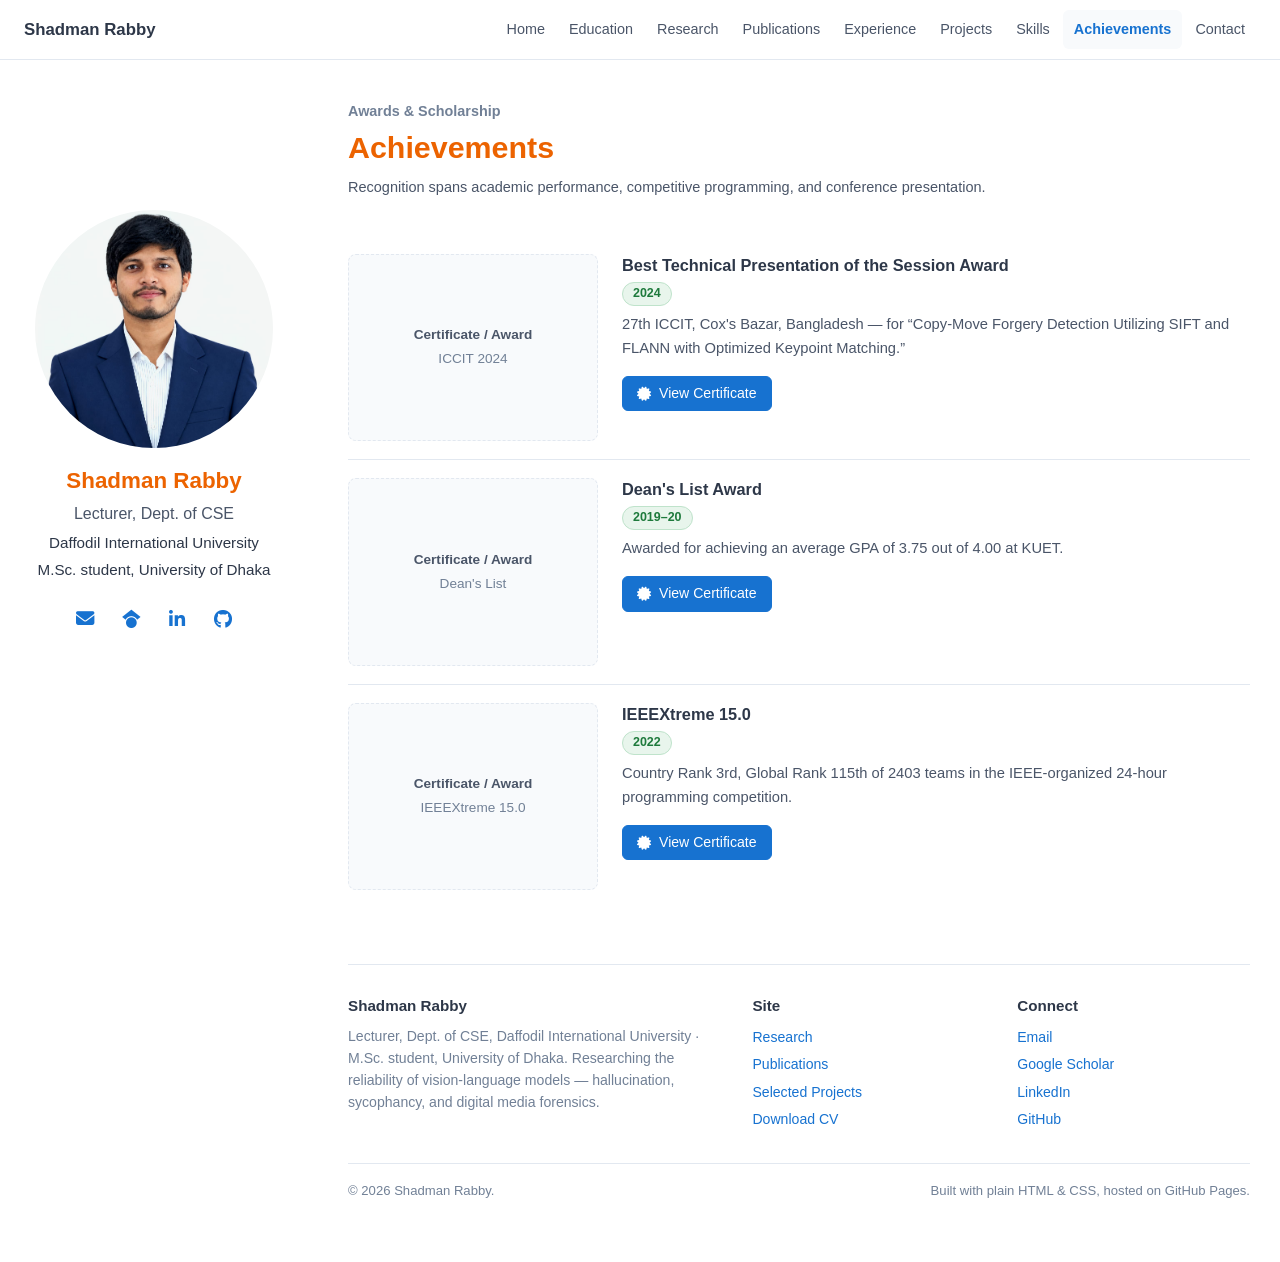
==== commit 859ff491: "Refactor achievements section with new structure" ====
--- a/achievements.html
+++ b/achievements.html
@@ -71,33 +71,45 @@
       <h1 class="page-title">Achievements</h1>
       <p class="page-intro">Recognition spans academic performance, competitive programming, and conference presentation.</p>
     </section>
-    <section>
-      <div class="grid grid--2">
-        <div class="card achieve-card">
-          <div class="ph ph--wide" role="img" aria-label="Certificate / Award placeholder — add image"><span class="ph-label">Certificate / Award</span><span>ICCIT 2024</span></div>
-          <div class="achieve-body">
-            <span class="achieve-year">2024</span>
-            <h3>Best Technical Presentation of the Session Award</h3>
-            <p>27th ICCIT, Cox's Bazar, Bangladesh — for &ldquo;Copy-Move Forgery Detection Utilizing SIFT and FLANN with Optimized Keypoint Matching.&rdquo;</p>
-          </div>
+
+    <section id="achievements-list">
+
+      <div class="entry">
+        <div class="entry-media">
+          <div class="ph" role="img" aria-label="Certificate / Award placeholder — add image"><span class="ph-label">Certificate / Award</span><span>ICCIT 2024</span></div>
         </div>
-        <div class="card achieve-card">
-          <div class="ph ph--wide" role="img" aria-label="Certificate / Award placeholder — add image"><span class="ph-label">Certificate / Award</span><span>Dean's List</span></div>
-          <div class="achieve-body">
-            <span class="achieve-year">2019–20</span>
-            <h3>Dean's List Award</h3>
-            <p>Awarded for achieving an average GPA of 3.75 out of 4.00 at KUET.</p>
-          </div>
-        </div>
-        <div class="card achieve-card">
-          <div class="ph ph--wide" role="img" aria-label="Certificate / Award placeholder — add image"><span class="ph-label">Certificate / Award</span><span>IEEEXtreme 15.0</span></div>
-          <div class="achieve-body">
-            <span class="achieve-year">2022</span>
-            <h3>IEEEXtreme 15.0</h3>
-            <p>Country Rank 3rd, Global Rank 115th of 2403 teams in the IEEE-organized 24-hour programming competition.</p>
-          </div>
+        <div class="entry-info">
+          <span class="entry-title">Best Technical Presentation of the Session Award</span>
+          <div class="tags"><span class="tag tag--published">2024</span></div>
+          <p class="entry-text">27th ICCIT, Cox's Bazar, Bangladesh — for &ldquo;Copy-Move Forgery Detection Utilizing SIFT and FLANN with Optimized Keypoint Matching.&rdquo;</p>
+          <div class="btn-row"><a class="btn btn--sm btn--solid" href="https://drive.google.com/file/d/1UNRriP35_MRyoIApD_e4l4rtVPL5Q8yg/view?usp=drive_link" target="_blank" rel="noopener noreferrer"><i class="fa-solid fa-certificate"></i>View Certificate</a></div>
         </div>
       </div>
+
+      <div class="entry">
+        <div class="entry-media">
+          <div class="ph" role="img" aria-label="Certificate / Award placeholder — add image"><span class="ph-label">Certificate / Award</span><span>Dean's List</span></div>
+        </div>
+        <div class="entry-info">
+          <span class="entry-title">Dean's List Award</span>
+          <div class="tags"><span class="tag tag--published">2019–20</span></div>
+          <p class="entry-text">Awarded for achieving an average GPA of 3.75 out of 4.00 at KUET.</p>
+          <div class="btn-row"><a class="btn btn--sm btn--solid" href="https://drive.google.com/file/d/1143Zn-ARUPmjB4u1BGj0LIPwgzUUB7y9/view?usp=drive_link" target="_blank" rel="noopener noreferrer"><i class="fa-solid fa-certificate"></i>View Certificate</a></div>
+        </div>
+      </div>
+
+      <div class="entry">
+        <div class="entry-media">
+          <div class="ph" role="img" aria-label="Certificate / Award placeholder — add image"><span class="ph-label">Certificate / Award</span><span>IEEEXtreme 15.0</span></div>
+        </div>
+        <div class="entry-info">
+          <span class="entry-title">IEEEXtreme 15.0</span>
+          <div class="tags"><span class="tag tag--published">2022</span></div>
+          <p class="entry-text">Country Rank 3rd, Global Rank 115th of 2403 teams in the IEEE-organized 24-hour programming competition.</p>
+          <div class="btn-row"><a class="btn btn--sm btn--solid" href="https://drive.google.com/file/d/1FFmI8-h67lxUElXZOIh2LsI2yFyJcnAo/view?usp=drive_link" target="_blank" rel="noopener noreferrer"><i class="fa-solid fa-certificate"></i>View Certificate</a></div>
+        </div>
+      </div>
+
     </section>
 
     <footer class="site-footer">
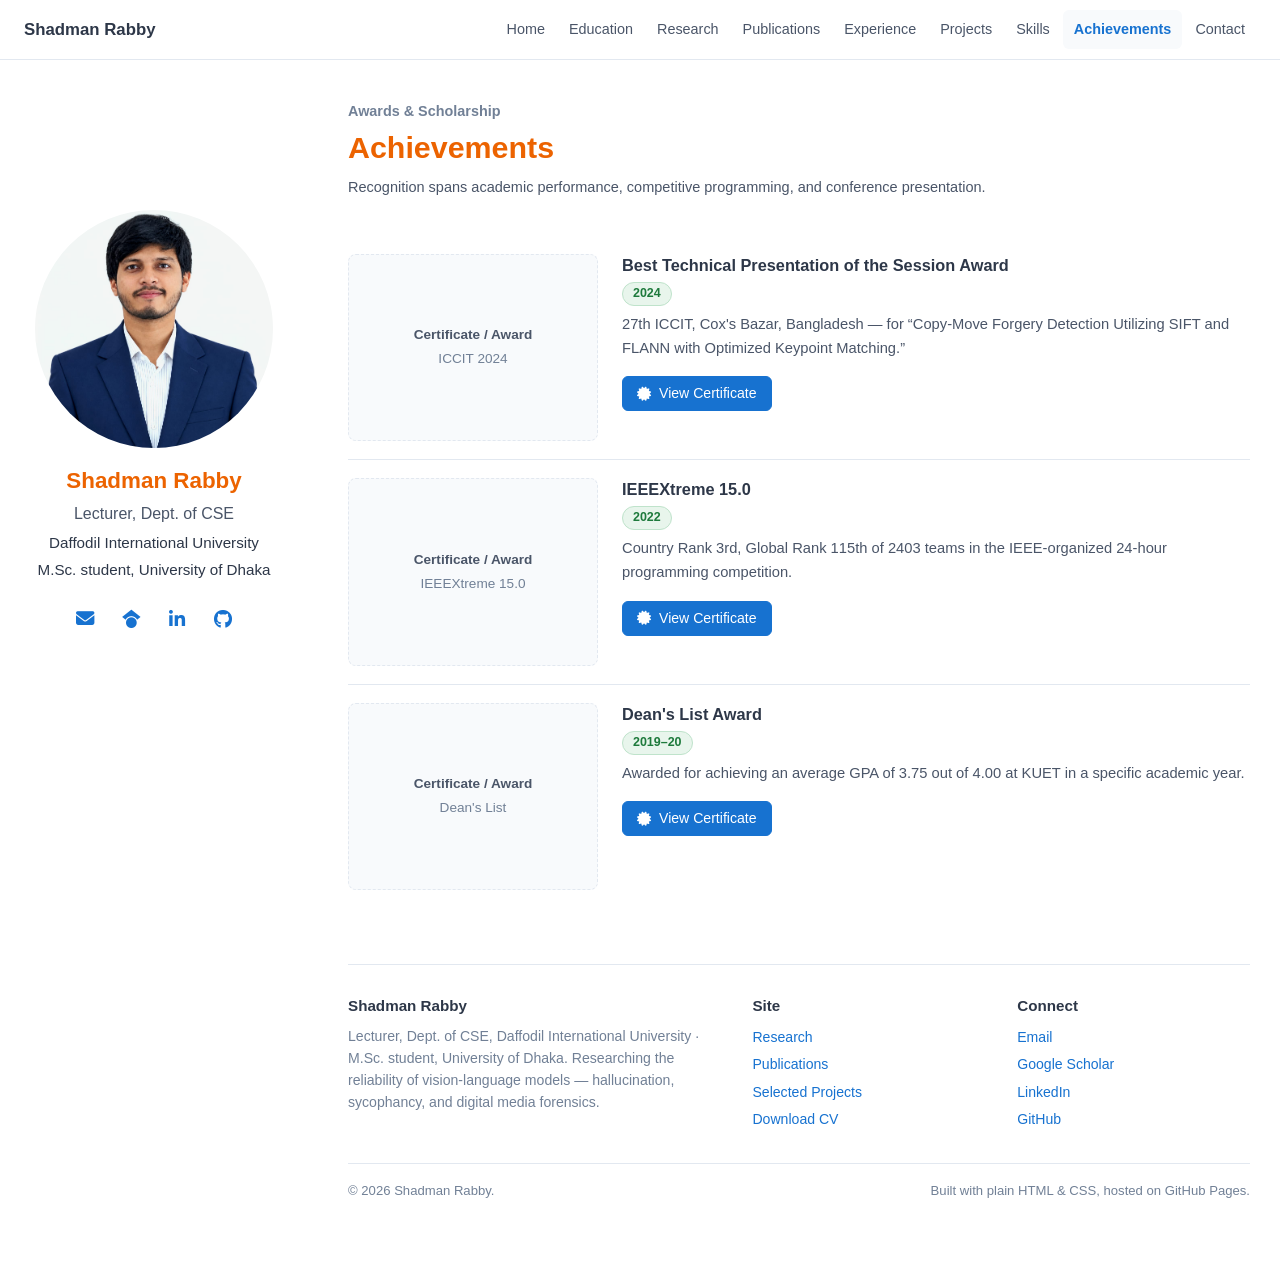
==== commit 90e1f232: "Swap Dean's List and IEEEXtreme entries" ====
--- a/achievements.html
+++ b/achievements.html
@@ -86,19 +86,7 @@
         </div>
       </div>
 
-      <div class="entry">
-        <div class="entry-media">
-          <div class="ph" role="img" aria-label="Certificate / Award placeholder — add image"><span class="ph-label">Certificate / Award</span><span>Dean's List</span></div>
-        </div>
-        <div class="entry-info">
-          <span class="entry-title">Dean's List Award</span>
-          <div class="tags"><span class="tag tag--published">2019–20</span></div>
-          <p class="entry-text">Awarded for achieving an average GPA of 3.75 out of 4.00 at KUET.</p>
-          <div class="btn-row"><a class="btn btn--sm btn--solid" href="https://drive.google.com/file/d/1143Zn-ARUPmjB4u1BGj0LIPwgzUUB7y9/view?usp=drive_link" target="_blank" rel="noopener noreferrer"><i class="fa-solid fa-certificate"></i>View Certificate</a></div>
-        </div>
-      </div>
-
-      <div class="entry">
+   <div class="entry">
         <div class="entry-media">
           <div class="ph" role="img" aria-label="Certificate / Award placeholder — add image"><span class="ph-label">Certificate / Award</span><span>IEEEXtreme 15.0</span></div>
         </div>
@@ -110,6 +98,20 @@
         </div>
       </div>
 
+      
+      <div class="entry">
+        <div class="entry-media">
+          <div class="ph" role="img" aria-label="Certificate / Award placeholder — add image"><span class="ph-label">Certificate / Award</span><span>Dean's List</span></div>
+        </div>
+        <div class="entry-info">
+          <span class="entry-title">Dean's List Award</span>
+          <div class="tags"><span class="tag tag--published">2019–20</span></div>
+          <p class="entry-text">Awarded for achieving an average GPA of 3.75 out of 4.00 at KUET in a specific academic year.</p>
+          <div class="btn-row"><a class="btn btn--sm btn--solid" href="https://drive.google.com/file/d/1143Zn-ARUPmjB4u1BGj0LIPwgzUUB7y9/view?usp=drive_link" target="_blank" rel="noopener noreferrer"><i class="fa-solid fa-certificate"></i>View Certificate</a></div>
+        </div>
+      </div>
+
+     
     </section>
 
     <footer class="site-footer">
